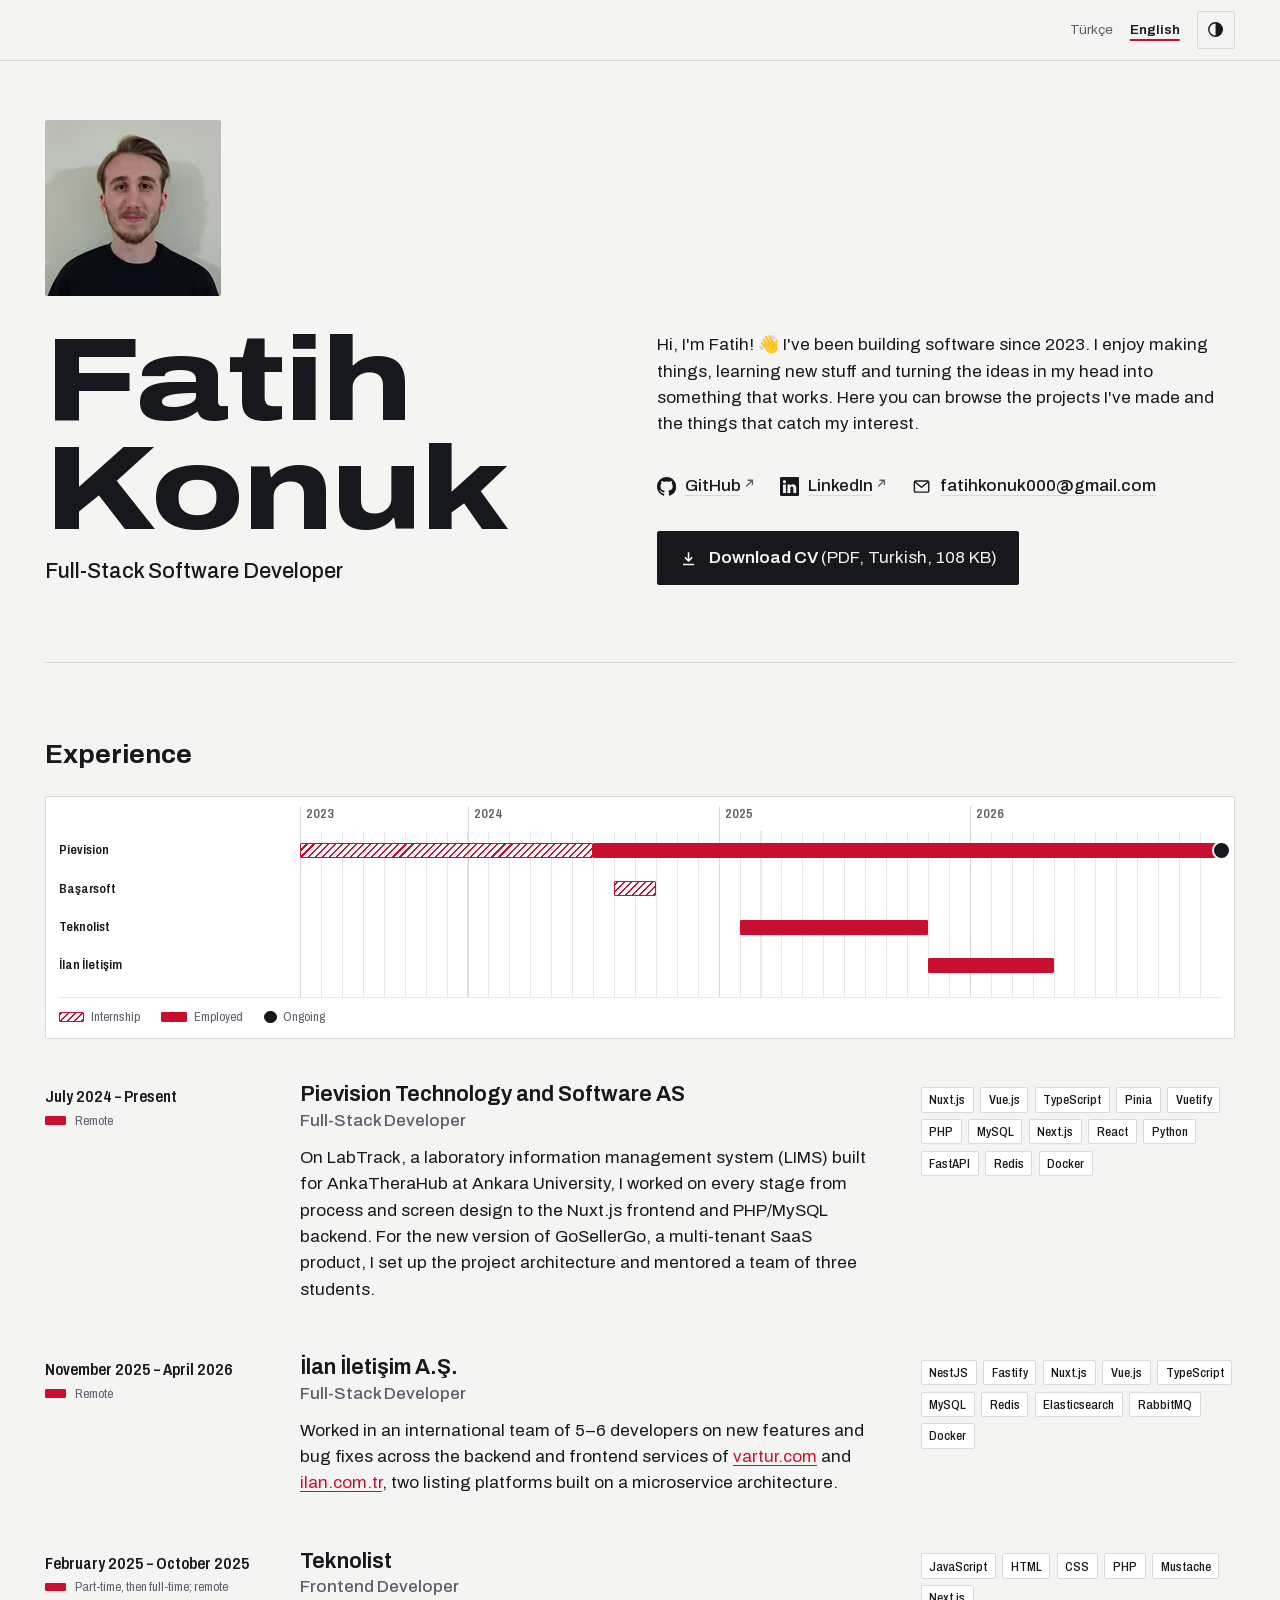
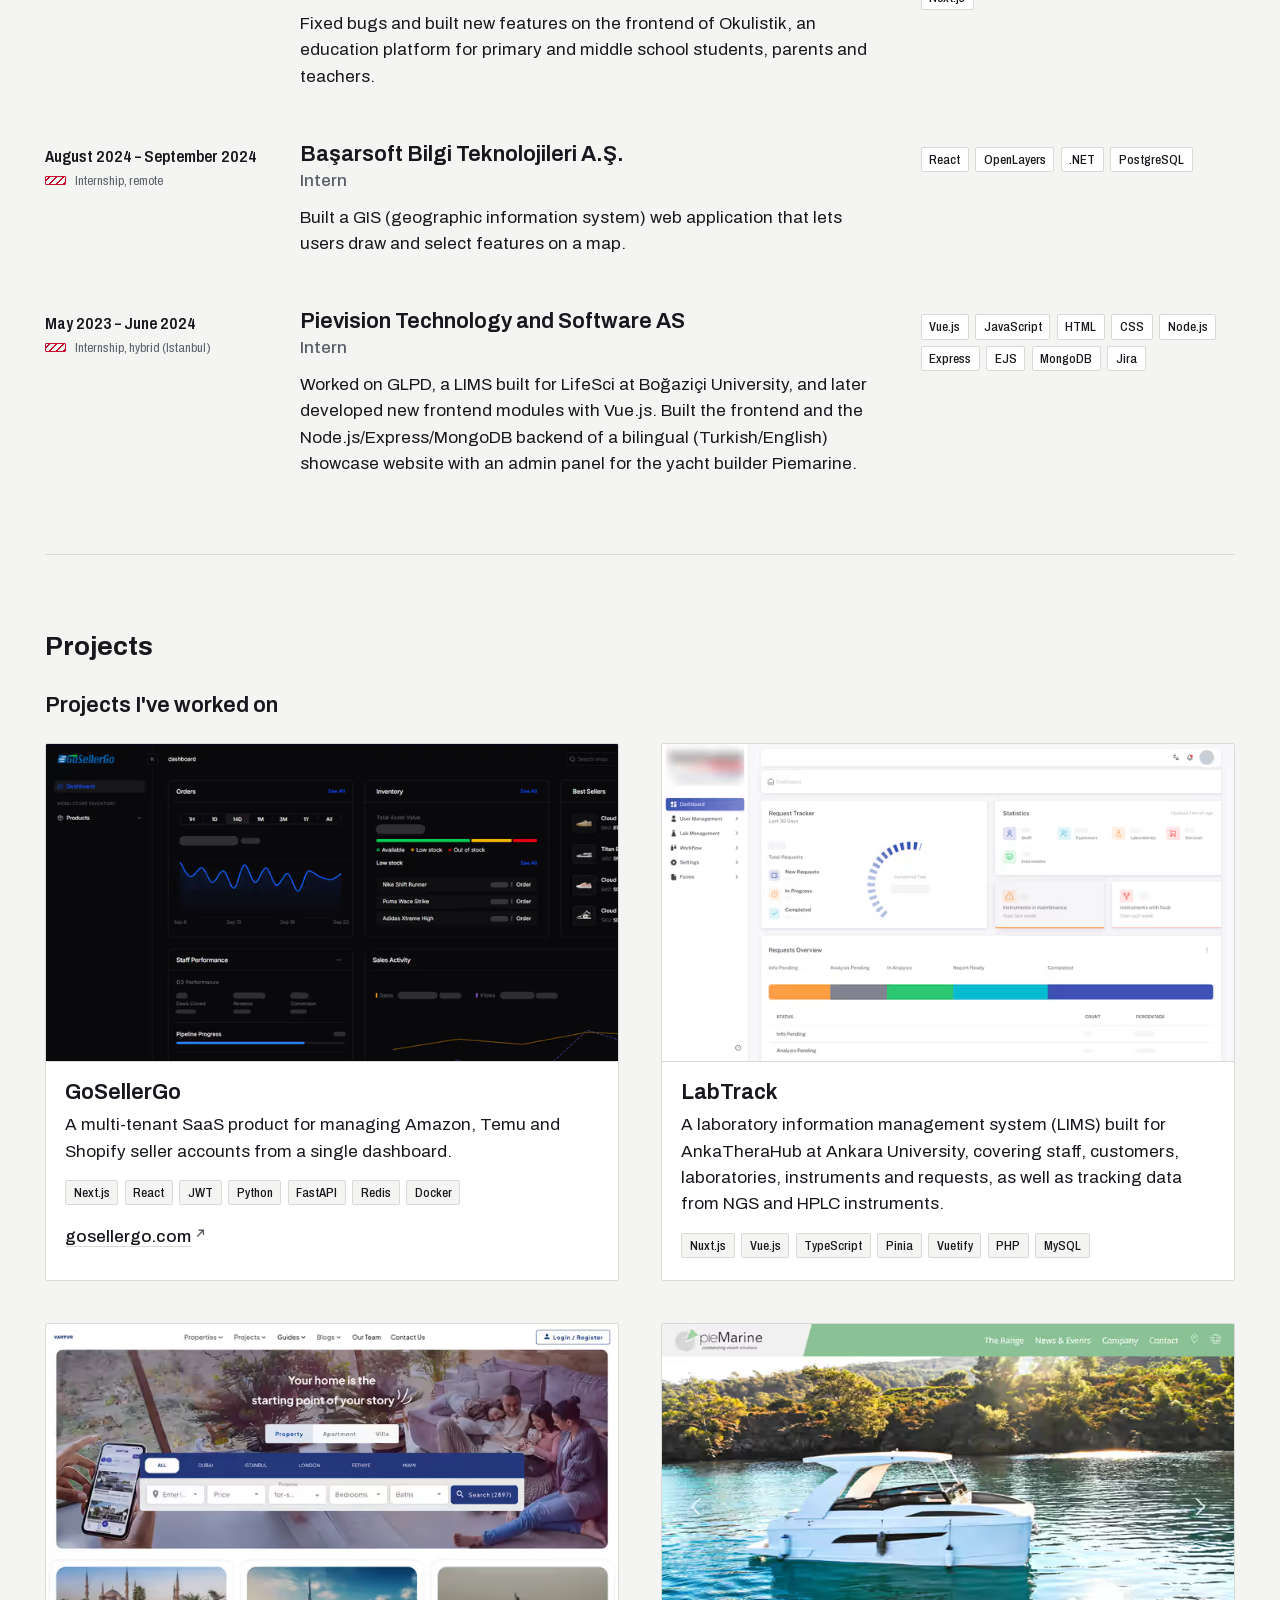
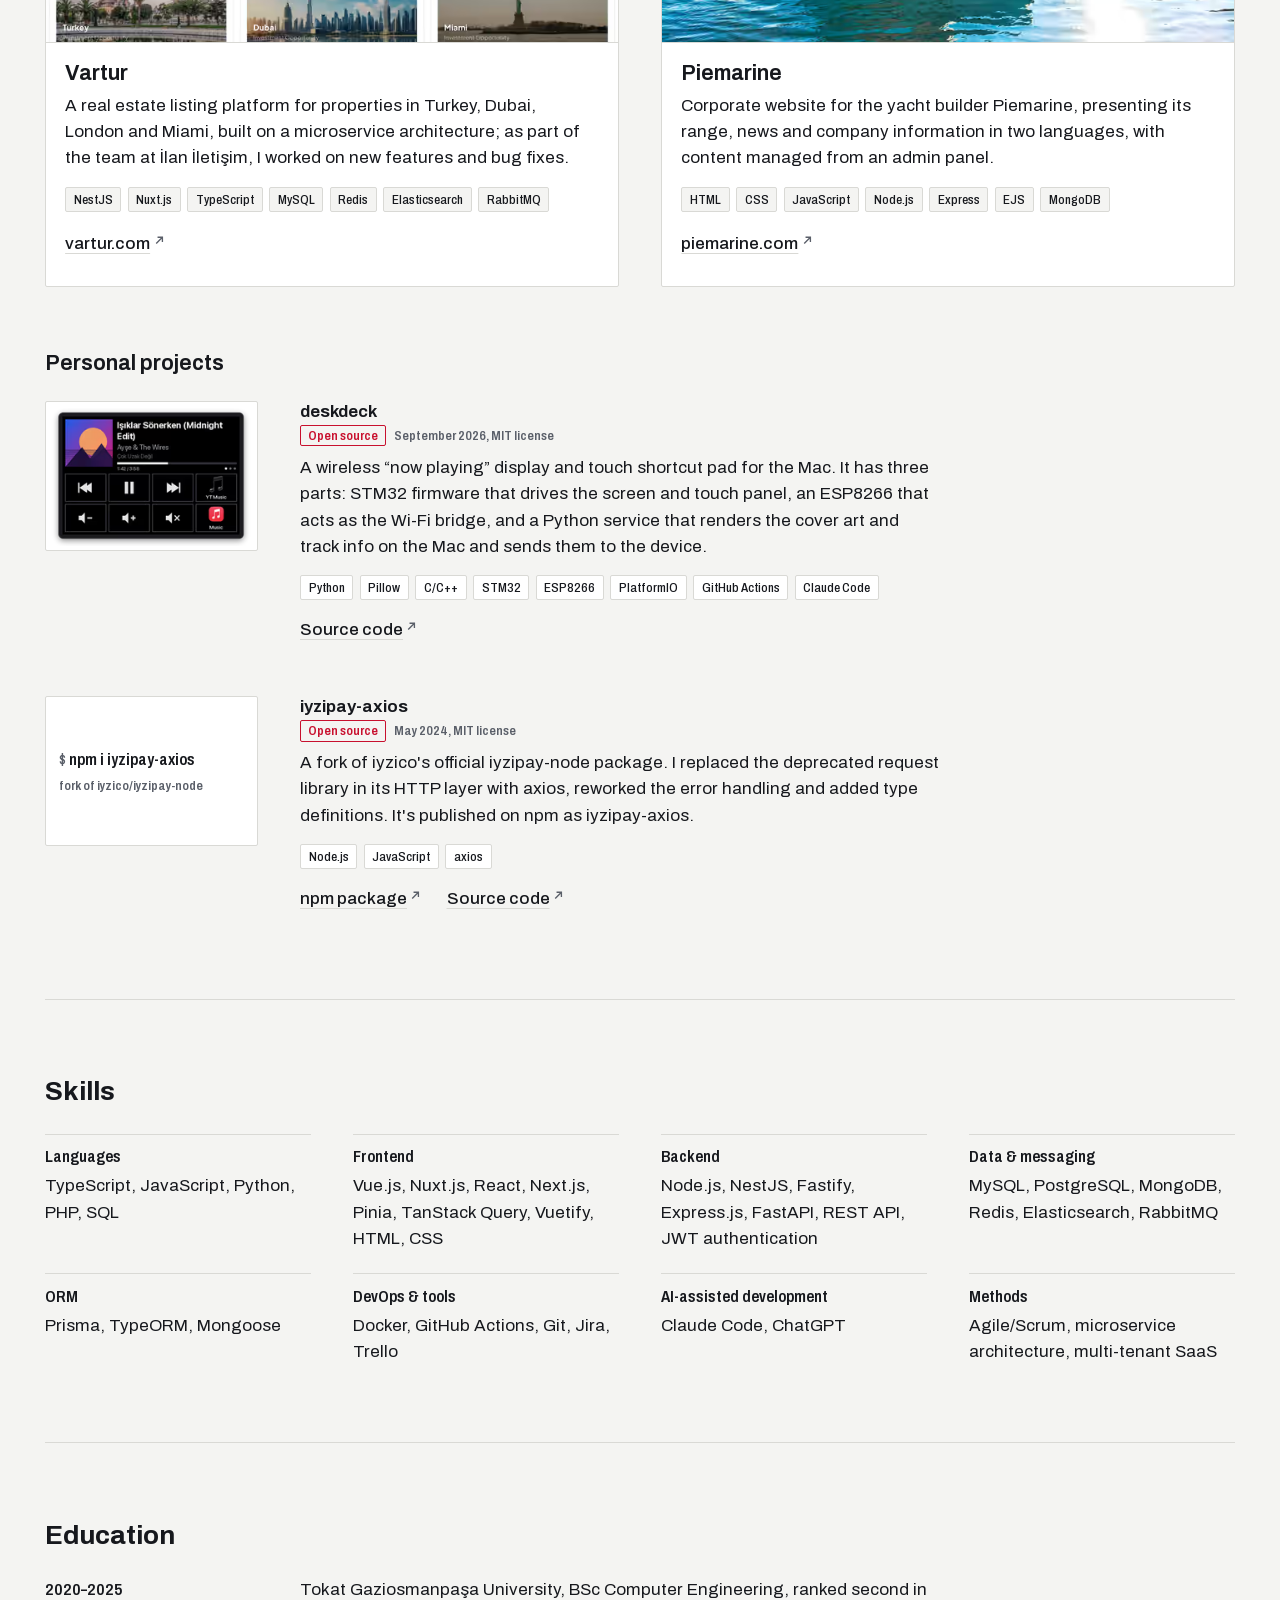
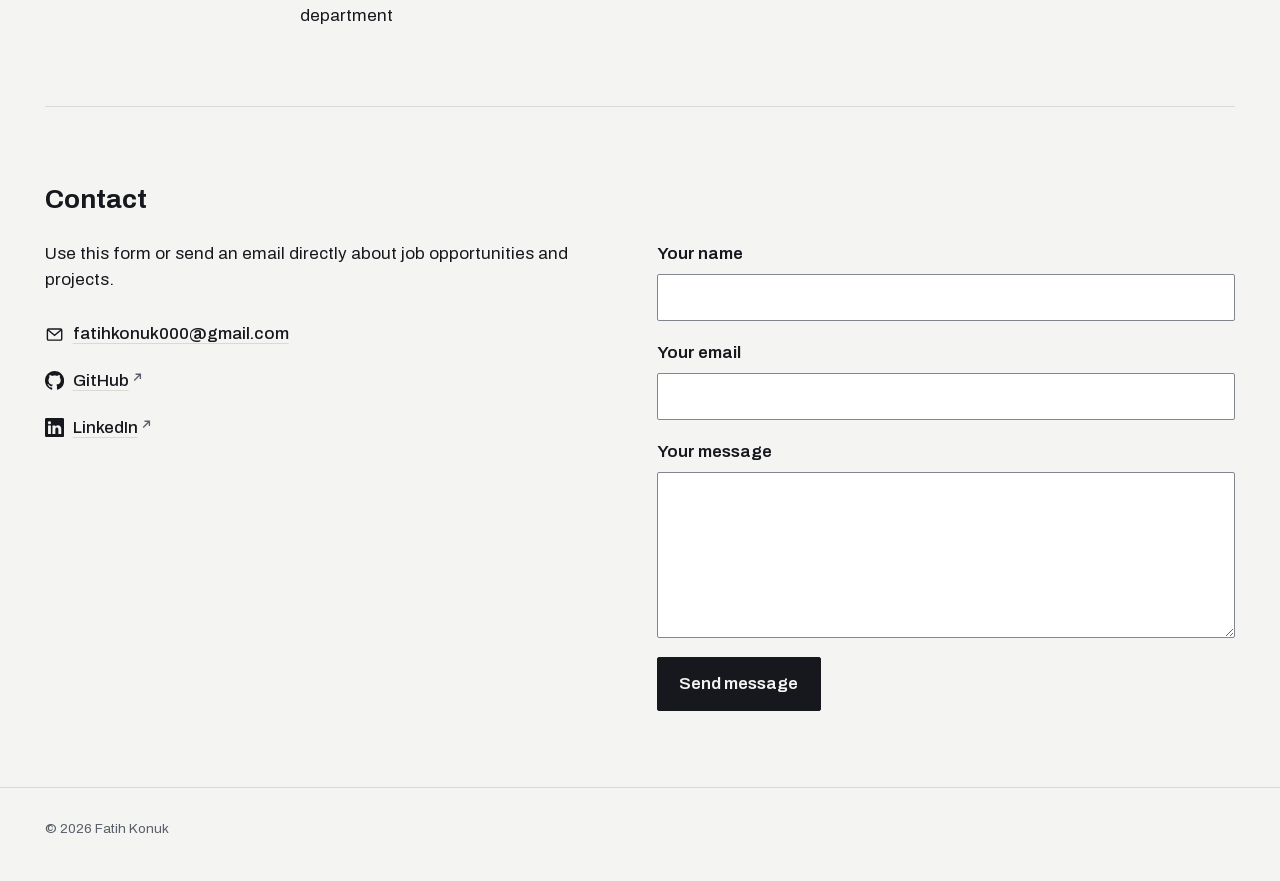
==== en/index.html @ b0b3c80d "Projeler bölümü, yeni renk paleti ve favicon/OG yenilemesi - Projeler: çalıştığım projeler (GoSeller" ====
<!doctype html>
<html lang="en">
<head>
<meta charset="utf-8">
<meta name="viewport" content="width=device-width, initial-scale=1">
<script>(function(d){d.className+=" js";window.__rvT=setTimeout(function(){d.className+=" rv-off"},3000);try{var m=/[?&]theme=(light|dark)/.exec(location.search),t=m?m[1]:localStorage.getItem("theme");if(t==="light"||t==="dark")d.setAttribute("data-theme",t)}catch(e){}})(document.documentElement)</script>
<title>Fatih Konuk | Full-Stack Software Developer</title>
<meta name="description" content="Fatih Konuk is a full-stack developer building enterprise web applications with Vue.js/Nuxt.js, React/Next.js, Node.js/NestJS and PHP. Experience, skills and CV.">
<link rel="canonical" href="https://fatihkonuk.github.io/en/">
<link rel="alternate" hreflang="tr" href="https://fatihkonuk.github.io/">
<link rel="alternate" hreflang="en" href="https://fatihkonuk.github.io/en/">
<link rel="alternate" hreflang="x-default" href="https://fatihkonuk.github.io/">
<meta name="color-scheme" content="light dark">
<meta name="theme-color" content="#F4F4F2" media="(prefers-color-scheme: light)">
<meta name="theme-color" content="#121316" media="(prefers-color-scheme: dark)">
<meta property="og:type" content="profile">
<meta property="og:site_name" content="Fatih Konuk">
<meta property="og:title" content="Fatih Konuk | Full-Stack Software Developer">
<meta property="og:description" content="Full-stack developer building enterprise web applications with Vue.js/Nuxt.js, React/Next.js, Node.js/NestJS and PHP. Experience, skills and CV.">
<meta property="og:url" content="https://fatihkonuk.github.io/en/">
<meta property="og:locale" content="en_US">
<meta property="og:locale:alternate" content="tr_TR">
<meta property="og:image" content="https://fatihkonuk.github.io/assets/img/og-en.jpg">
<meta property="og:image:width" content="1200">
<meta property="og:image:height" content="630">
<meta property="og:image:alt" content="Fatih Konuk, Full-Stack Software Developer">
<meta property="profile:first_name" content="Fatih">
<meta property="profile:last_name" content="Konuk">
<meta name="twitter:card" content="summary_large_image">
<link rel="icon" href="/favicon.ico" sizes="32x32">
<link rel="icon" href="/favicon.svg" type="image/svg+xml">
<link rel="apple-touch-icon" href="/apple-touch-icon.png">
<link rel="preload" href="/assets/fonts/archivo.woff2" as="font" type="font/woff2" crossorigin>
<link rel="stylesheet" href="/assets/css/site.css">
<script src="/assets/js/site.js" defer></script>
<script type="application/ld+json">
{
  "@context": "https://schema.org",
  "@type": "Person",
  "name": "Fatih Konuk",
  "jobTitle": "Full-Stack Software Developer",
  "url": "https://fatihkonuk.github.io/en/",
  "image": "https://fatihkonuk.github.io/assets/img/profil-352.jpg",
  "email": "mailto:fatihkonuk000@gmail.com",
  "sameAs": [
    "https://github.com/fatihkonuk",
    "https://www.linkedin.com/in/fatihkonuk/"
  ],
  "worksFor": {
    "@type": "Organization",
    "name": "Pievision Technology and Software AS"
  },
  "alumniOf": {
    "@type": "CollegeOrUniversity",
    "name": "Tokat Gaziosmanpaşa University"
  },
  "knowsAbout": ["Vue.js", "Nuxt.js", "React", "Next.js", "TypeScript", "JavaScript", "Node.js", "NestJS", "PHP", "Python", "FastAPI", "MySQL", "PostgreSQL", "Redis", "Docker"]
}
</script>
</head>
<body>
<a class="skip" href="#main">Skip to content</a>

<header class="topbar">
  <div class="wrap">
    <nav class="lang" aria-label="Language">
      <a href="/" hreflang="tr" lang="tr">Türkçe</a>
      <a href="/en/" aria-current="page">English</a>
    </nav>
    <button class="theme-toggle" type="button" aria-pressed="false" title="Toggle theme">
      <svg viewBox="0 0 24 24" aria-hidden="true" focusable="false"><circle cx="12" cy="12" r="8.5" fill="none" stroke="currentColor" stroke-width="1.75"/><path d="M12 3.5a8.5 8.5 0 0 1 0 17z" fill="currentColor"/></svg>
      <span class="vh">Dark theme</span>
    </button>
  </div>
</header>

<main id="main" class="wrap">

  <section id="about" class="hero row" aria-labelledby="name">
    <div class="photo">
      <picture>
        <source type="image/avif" srcset="/assets/img/profil-176.avif 176w, /assets/img/profil-352.avif 352w" sizes="(min-width: 60em) 176px, 96px">
        <source type="image/webp" srcset="/assets/img/profil-176.webp 176w, /assets/img/profil-352.webp 352w" sizes="(min-width: 60em) 176px, 96px">
        <img src="/assets/img/profil-352.jpg" width="176" height="176" alt="Fatih Konuk" fetchpriority="high">
      </picture>
    </div>
    <div class="ident">
      <h1 id="name"><span>Fatih Konuk</span></h1>
      <p class="title">Full-Stack Software Developer</p>
    </div>
    <div class="pitch">
      <p class="about">Hi, I'm Fatih! 👋 I've been building software since 2023. I enjoy making things, learning new stuff and turning the ideas in my head into something that works. Here you can browse the projects I've made and the things that catch my interest.</p>
      <ul class="contact">
        <li><a href="https://github.com/fatihkonuk" target="_blank" rel="noopener noreferrer"><svg viewBox="0 0 16 16" aria-hidden="true" focusable="false"><path fill="currentColor" d="M8 0C3.58 0 0 3.58 0 8c0 3.54 2.29 6.53 5.47 7.59.4.07.55-.17.55-.38 0-.19-.01-.82-.01-1.49-2.01.37-2.53-.49-2.69-.94-.09-.23-.48-.94-.82-1.13-.28-.15-.68-.52-.01-.53.63-.01 1.08.58 1.23.82.72 1.21 1.87.87 2.33.66.07-.52.28-.87.51-1.07-1.78-.2-3.64-.89-3.64-3.95 0-.87.31-1.59.82-2.15-.08-.2-.36-1.02.08-2.12 0 0 .67-.21 2.2.82.64-.18 1.32-.27 2-.27.68 0 1.36.09 2 .27 1.53-1.04 2.2-.82 2.2-.82.44 1.1.16 1.92.08 2.12.51.56.82 1.27.82 2.15 0 3.07-1.87 3.75-3.65 3.95.29.25.54.73.54 1.48 0 1.07-.01 1.93-.01 2.2 0 .21.15.46.55.38A8.01 8.01 0 0 0 16 8c0-4.42-3.58-8-8-8z"/></svg><span>GitHub</span><svg class="ext" viewBox="0 0 12 12" aria-hidden="true" focusable="false"><path d="M4 2.5h5.5V8M9.5 2.5 2.5 9.5" fill="none" stroke="currentColor" stroke-width="1.5"/></svg><span class="vh"> (opens in a new tab)</span></a></li>
        <li><a href="https://www.linkedin.com/in/fatihkonuk/" target="_blank" rel="noopener noreferrer"><svg viewBox="0 0 16 16" aria-hidden="true" focusable="false"><path fill="currentColor" d="M0 1.15C0 .51.53 0 1.18 0h13.64C15.47 0 16 .51 16 1.15v13.7c0 .64-.53 1.15-1.18 1.15H1.18C.53 16 0 15.49 0 14.85V1.15zm4.94 12.25V6.17h-2.4v7.23h2.4zm-1.2-8.21c.84 0 1.36-.56 1.36-1.25-.02-.71-.52-1.25-1.34-1.25-.82 0-1.36.54-1.36 1.25 0 .69.52 1.25 1.33 1.25h.01zm4.91 8.21V9.36c0-.22.02-.43.08-.59.17-.43.57-.88 1.23-.88.87 0 1.22.66 1.22 1.63v3.87h2.4V9.25c0-2.22-1.18-3.25-2.76-3.25-1.27 0-1.85.7-2.17 1.19V6.17h-2.4c.03.68 0 7.23 0 7.23h2.4z"/></svg><span>LinkedIn</span><svg class="ext" viewBox="0 0 12 12" aria-hidden="true" focusable="false"><path d="M4 2.5h5.5V8M9.5 2.5 2.5 9.5" fill="none" stroke="currentColor" stroke-width="1.5"/></svg><span class="vh"> (opens in a new tab)</span></a></li>
        <li><a href="mailto:fatihkonuk000@gmail.com" rel="noopener noreferrer"><svg viewBox="0 0 24 24" aria-hidden="true" focusable="false"><rect x="3" y="5" width="18" height="14" rx="1.5" fill="none" stroke="currentColor" stroke-width="1.75"/><path d="m3.5 6 8.5 7 8.5-7" fill="none" stroke="currentColor" stroke-width="1.75"/></svg><span>fatihkonuk000@gmail.com</span></a></li>
      </ul>
      <a class="cv btn" href="/cv/fatih-konuk-cv.pdf" hreflang="tr" download="Fatih-Konuk-CV.pdf" type="application/pdf"><svg viewBox="0 0 24 24" aria-hidden="true" focusable="false"><path d="M12 4v11m-4.5-4.5L12 15l4.5-4.5M5 19.5h14" fill="none" stroke="currentColor" stroke-width="2"/></svg><span>Download CV <span class="meta">(PDF, Turkish, 108 KB)</span></span></a>
    </div>
  </section>

  <section id="experience" aria-labelledby="experience-h">
    <h2 id="experience-h">Experience</h2>

    <figure class="lanes" aria-hidden="true">
      <div class="scale">
        <span class="yr" style="--m:0" data-y="2023" data-ys="’23"></span>
        <span class="yr" style="--m:8" data-y="2024" data-ys="’24"></span>
        <span class="yr" style="--m:20" data-y="2025" data-ys="’25"></span>
        <span class="yr" style="--m:32" data-y="2026" data-ys="’26"></span>
      </div>
      <div class="lane">
        <span class="lane-name">Pievision</span>
        <span class="track"><span class="bar intern" style="--s:0;--e:14;--i:0"></span><span class="bar" style="--s:14;--i:1"></span><span class="now"></span></span>
      </div>
      <div class="lane">
        <span class="lane-name">Başarsoft</span>
        <span class="track"><span class="bar intern" style="--s:15;--e:17;--i:2"></span></span>
      </div>
      <div class="lane">
        <span class="lane-name">Teknolist</span>
        <span class="track"><span class="bar" style="--s:21;--e:30;--i:3"></span></span>
      </div>
      <div class="lane">
        <span class="lane-name">İlan İletişim</span>
        <span class="track"><span class="bar" style="--s:30;--e:36;--i:4"></span></span>
      </div>
      <figcaption class="legend"><span><i class="intern"></i>Internship</span><span><i></i>Employed</span><span><i class="dot"></i>Ongoing</span></figcaption>
    </figure>

    <ol class="jobs">
      <li class="job row" id="exp-pievision">
        <div class="when">
          <p class="dates"><time datetime="2024-07">July 2024</time> – Present</p>
          <p class="kind">Remote</p>
        </div>
        <div class="body">
          <h3>Pievision Technology and Software AS</h3>
          <p class="role">Full-Stack Developer</p>
          <p class="desc">On LabTrack, a laboratory information management system (LIMS) built for AnkaTheraHub at Ankara University, I worked on every stage from process and screen design to the Nuxt.js frontend and PHP/MySQL backend. For the new version of GoSellerGo, a multi-tenant SaaS product, I set up the project architecture and mentored a team of three students.</p>
        </div>
        <ul class="tags" aria-label="Technologies">
          <li>Nuxt.js</li><li>Vue.js</li><li>TypeScript</li><li>Pinia</li><li>Vuetify</li><li>PHP</li><li>MySQL</li><li>Next.js</li><li>React</li><li>Python</li><li>FastAPI</li><li>Redis</li><li>Docker</li>
        </ul>
      </li>
      <li class="job row">
        <div class="when">
          <p class="dates"><time datetime="2025-11">November 2025</time> – <time datetime="2026-04">April 2026</time></p>
          <p class="kind">Remote</p>
        </div>
        <div class="body">
          <h3>İlan İletişim A.Ş.</h3>
          <p class="role">Full-Stack Developer</p>
          <p class="desc">Worked in an international team of 5–6 developers on new features and bug fixes across the backend and frontend services of <a href="https://vartur.com" rel="noopener noreferrer">vartur.com</a> and <a href="https://ilan.com.tr" rel="noopener noreferrer">ilan.com.tr</a>, two listing platforms built on a microservice architecture.</p>
        </div>
        <ul class="tags" aria-label="Technologies">
          <li>NestJS</li><li>Fastify</li><li>Nuxt.js</li><li>Vue.js</li><li>TypeScript</li><li>MySQL</li><li>Redis</li><li>Elasticsearch</li><li>RabbitMQ</li><li>Docker</li>
        </ul>
      </li>
      <li class="job row">
        <div class="when">
          <p class="dates"><time datetime="2025-02">February 2025</time> – <time datetime="2025-10">October 2025</time></p>
          <p class="kind">Part-time, then full-time; remote</p>
        </div>
        <div class="body">
          <h3>Teknolist</h3>
          <p class="role">Frontend Developer</p>
          <p class="desc">Fixed bugs and built new features on the frontend of Okulistik, an education platform for primary and middle school students, parents and teachers.</p>
        </div>
        <ul class="tags" aria-label="Technologies">
          <li>JavaScript</li><li>HTML</li><li>CSS</li><li>PHP</li><li>Mustache</li><li>Next.js</li>
        </ul>
      </li>
      <li class="job row">
        <div class="when">
          <p class="dates"><time datetime="2024-08">August 2024</time> – <time datetime="2024-09">September 2024</time></p>
          <p class="kind intern">Internship, remote</p>
        </div>
        <div class="body">
          <h3>Başarsoft Bilgi Teknolojileri A.Ş.</h3>
          <p class="role">Intern</p>
          <p class="desc">Built a GIS (geographic information system) web application that lets users draw and select features on a map.</p>
        </div>
        <ul class="tags" aria-label="Technologies">
          <li>React</li><li>OpenLayers</li><li>.NET</li><li>PostgreSQL</li>
        </ul>
      </li>
      <li class="job row" id="exp-pievision-intern">
        <div class="when">
          <p class="dates"><time datetime="2023-05">May 2023</time> – <time datetime="2024-06">June 2024</time></p>
          <p class="kind intern">Internship, hybrid (Istanbul)</p>
        </div>
        <div class="body">
          <h3>Pievision Technology and Software AS</h3>
          <p class="role">Intern</p>
          <p class="desc">Worked on GLPD, a LIMS built for LifeSci at Boğaziçi University, and later developed new frontend modules with Vue.js. Built the frontend and the Node.js/Express/MongoDB backend of a bilingual (Turkish/English) showcase website with an admin panel for the yacht builder Piemarine.</p>
        </div>
        <ul class="tags" aria-label="Technologies">
          <li>Vue.js</li><li>JavaScript</li><li>HTML</li><li>CSS</li><li>Node.js</li><li>Express</li><li>EJS</li><li>MongoDB</li><li>Jira</li>
        </ul>
      </li>
    </ol>
  </section>

  <section id="projects" aria-labelledby="projects-h">
    <h2 id="projects-h">Projects</h2>

    <h3 class="sub">Projects I've worked on</h3>
    <ul class="client">
      <li class="cp">
        <div class="cp-thumb">
          <picture>
            <source type="image/avif" srcset="/assets/img/projects/gosellergo-360.avif 360w, /assets/img/projects/gosellergo-720.avif 720w" sizes="(min-width: 75em) 36rem, (min-width: 40em) 45vw, 100vw">
            <source type="image/webp" srcset="/assets/img/projects/gosellergo-360.webp 360w, /assets/img/projects/gosellergo-720.webp 720w" sizes="(min-width: 75em) 36rem, (min-width: 40em) 45vw, 100vw">
            <img src="/assets/img/projects/gosellergo-720.jpg" width="720" height="400" alt="GoSellerGo dashboard, with the profile photo and store figures hidden" loading="lazy" decoding="async">
          </picture>
        </div>
        <div class="body">
          <h4>GoSellerGo</h4>
          <p class="desc">A multi-tenant SaaS product for managing Amazon, Temu and Shopify seller accounts from a single dashboard.</p>
          <ul class="tags" aria-label="Technologies"><li>Next.js</li><li>React</li><li>JWT</li><li>Python</li><li>FastAPI</li><li>Redis</li><li>Docker</li></ul>
          <ul class="contact ext-links" aria-label="Links">
            <li><a href="https://gosellergo.com" target="_blank" rel="noopener noreferrer"><span>gosellergo.com</span><svg class="ext" viewBox="0 0 12 12" aria-hidden="true" focusable="false"><path d="M4 2.5h5.5V8M9.5 2.5 2.5 9.5" fill="none" stroke="currentColor" stroke-width="1.5"/></svg><span class="vh"> (opens in a new tab)</span></a></li>
          </ul>
        </div>
      </li>
      <li class="cp">
        <div class="cp-thumb">
          <picture>
            <source type="image/avif" srcset="/assets/img/projects/labtrack-360.avif 360w, /assets/img/projects/labtrack-720.avif 720w" sizes="(min-width: 75em) 36rem, (min-width: 40em) 45vw, 100vw">
            <source type="image/webp" srcset="/assets/img/projects/labtrack-360.webp 360w, /assets/img/projects/labtrack-720.webp 720w" sizes="(min-width: 75em) 36rem, (min-width: 40em) 45vw, 100vw">
            <img src="/assets/img/projects/labtrack-720.jpg" width="720" height="400" alt="LabTrack dashboard, with personal data and figures hidden" loading="lazy" decoding="async">
          </picture>
        </div>
        <div class="body">
          <h4>LabTrack</h4>
          <p class="desc">A laboratory information management system (LIMS) built for AnkaTheraHub at Ankara University, covering staff, customers, laboratories, instruments and requests, as well as tracking data from NGS and HPLC instruments.</p>
          <ul class="tags" aria-label="Technologies"><li>Nuxt.js</li><li>Vue.js</li><li>TypeScript</li><li>Pinia</li><li>Vuetify</li><li>PHP</li><li>MySQL</li></ul>
        </div>
      </li>
      <li class="cp">
        <div class="cp-thumb">
          <picture>
            <source type="image/avif" srcset="/assets/img/projects/vartur-360.avif 360w, /assets/img/projects/vartur-720.avif 720w" sizes="(min-width: 75em) 36rem, (min-width: 40em) 45vw, 100vw">
            <source type="image/webp" srcset="/assets/img/projects/vartur-360.webp 360w, /assets/img/projects/vartur-720.webp 720w" sizes="(min-width: 75em) 36rem, (min-width: 40em) 45vw, 100vw">
            <img src="/assets/img/projects/vartur-720.jpg" width="720" height="400" alt="Top of the vartur.com home page: a property search form over a photo of a family in a living room" loading="lazy" decoding="async">
          </picture>
        </div>
        <div class="body">
          <h4>Vartur</h4>
          <p class="desc">A real estate listing platform for properties in Turkey, Dubai, London and Miami, built on a microservice architecture; as part of the team at İlan İletişim, I worked on new features and bug fixes.</p>
          <ul class="tags" aria-label="Technologies"><li>NestJS</li><li>Nuxt.js</li><li>TypeScript</li><li>MySQL</li><li>Redis</li><li>Elasticsearch</li><li>RabbitMQ</li></ul>
          <ul class="contact ext-links" aria-label="Links">
            <li><a href="https://www.vartur.com" target="_blank" rel="noopener noreferrer"><span>vartur.com</span><svg class="ext" viewBox="0 0 12 12" aria-hidden="true" focusable="false"><path d="M4 2.5h5.5V8M9.5 2.5 2.5 9.5" fill="none" stroke="currentColor" stroke-width="1.5"/></svg><span class="vh"> (opens in a new tab)</span></a></li>
          </ul>
        </div>
      </li>
      <li class="cp">
        <div class="cp-thumb">
          <picture>
            <source type="image/avif" srcset="/assets/img/projects/piemarine-360.avif 360w, /assets/img/projects/piemarine-720.avif 720w" sizes="(min-width: 75em) 36rem, (min-width: 40em) 45vw, 100vw">
            <source type="image/webp" srcset="/assets/img/projects/piemarine-360.webp 360w, /assets/img/projects/piemarine-720.webp 720w" sizes="(min-width: 75em) 36rem, (min-width: 40em) 45vw, 100vw">
            <img src="/assets/img/projects/piemarine-720.jpg" width="720" height="400" alt="Top of the piemarine.com home page: a white motor yacht anchored in a cove" loading="lazy" decoding="async">
          </picture>
        </div>
        <div class="body">
          <h4>Piemarine</h4>
          <p class="desc">Corporate website for the yacht builder Piemarine, presenting its range, news and company information in two languages, with content managed from an admin panel.</p>
          <ul class="tags" aria-label="Technologies"><li>HTML</li><li>CSS</li><li>JavaScript</li><li>Node.js</li><li>Express</li><li>EJS</li><li>MongoDB</li></ul>
          <ul class="contact ext-links" aria-label="Links">
            <li><a href="https://piemarine.com" target="_blank" rel="noopener noreferrer"><span>piemarine.com</span><svg class="ext" viewBox="0 0 12 12" aria-hidden="true" focusable="false"><path d="M4 2.5h5.5V8M9.5 2.5 2.5 9.5" fill="none" stroke="currentColor" stroke-width="1.5"/></svg><span class="vh"> (opens in a new tab)</span></a></li>
          </ul>
        </div>
      </li>
    </ul>

    <h3 class="sub">Personal projects</h3>
    <ul class="featured">
      <li class="feat row">
        <div class="feat-visual">
          <div class="feat-media">
          <picture>
            <source type="image/avif" srcset="/assets/img/projects/deskdeck-240.avif 240w, /assets/img/projects/deskdeck-480.avif 480w" sizes="12.5rem">
            <source type="image/webp" srcset="/assets/img/projects/deskdeck-240.webp 240w, /assets/img/projects/deskdeck-480.webp 480w" sizes="12.5rem">
            <img src="/assets/img/projects/deskdeck-480.jpg" width="480" height="338" alt="Render of the deskdeck screen (not a photo): cover art, title and progress bar of the track playing, with media buttons below" loading="lazy" decoding="async">
          </picture>
          </div>
        </div>
        <div class="feat-body">
          <h4>deskdeck</h4>
          <p class="proj-meta"><span class="badge">Open source</span> <time datetime="2026-09">September 2026</time>, MIT license</p>
          <p class="desc">A wireless “now playing” display and touch shortcut pad for the Mac. It has three parts: STM32 firmware that drives the screen and touch panel, an ESP8266 that acts as the Wi‑Fi bridge, and a Python service that renders the cover art and track info on the Mac and sends them to the device.</p>
          <ul class="tags" aria-label="Technologies">
            <li>Python</li><li>Pillow</li><li>C/C++</li><li>STM32</li><li>ESP8266</li><li>PlatformIO</li><li>GitHub Actions</li><li>Claude Code</li>
          </ul>
          <ul class="contact ext-links" aria-label="Links">
            <li><a href="https://github.com/fatihkonuk/deskdeck" target="_blank" rel="noopener noreferrer"><span>Source code</span><svg class="ext" viewBox="0 0 12 12" aria-hidden="true" focusable="false"><path d="M4 2.5h5.5V8M9.5 2.5 2.5 9.5" fill="none" stroke="currentColor" stroke-width="1.5"/></svg><span class="vh"> (opens in a new tab)</span></a></li>
          </ul>
        </div>
      </li>
      <li class="feat row">
        <div class="feat-visual is-cmd">
          <div class="feat-media cmd">
            <p class="cmd-line"><code>npm i iyzipay-axios</code></p>
            <p class="cmd-note">fork of iyzico/iyzipay-node</p>
          </div>
        </div>
        <div class="feat-body">
          <h4>iyzipay-axios</h4>
          <p class="proj-meta"><span class="badge">Open source</span> <time datetime="2024-05">May 2024</time>, MIT license</p>
          <p class="desc">A fork of iyzico's official iyzipay-node package. I replaced the deprecated request library in its HTTP layer with axios, reworked the error handling and added type definitions. It's published on npm as iyzipay-axios.</p>
          <ul class="tags" aria-label="Technologies">
            <li>Node.js</li><li>JavaScript</li><li>axios</li>
          </ul>
          <ul class="contact ext-links" aria-label="Links">
            <li><a href="https://www.npmjs.com/package/iyzipay-axios" target="_blank" rel="noopener noreferrer"><span>npm package</span><svg class="ext" viewBox="0 0 12 12" aria-hidden="true" focusable="false"><path d="M4 2.5h5.5V8M9.5 2.5 2.5 9.5" fill="none" stroke="currentColor" stroke-width="1.5"/></svg><span class="vh"> (opens in a new tab)</span></a></li>
            <li><a href="https://github.com/fatihkonuk/iyzipay-node-axios" target="_blank" rel="noopener noreferrer"><span>Source code</span><svg class="ext" viewBox="0 0 12 12" aria-hidden="true" focusable="false"><path d="M4 2.5h5.5V8M9.5 2.5 2.5 9.5" fill="none" stroke="currentColor" stroke-width="1.5"/></svg><span class="vh"> (opens in a new tab)</span></a></li>
          </ul>
        </div>
      </li>
    </ul>
  </section>

  <section id="skills" aria-labelledby="skills-h">
    <h2 id="skills-h">Skills</h2>
    <dl class="skills">
      <div><dt>Languages</dt><dd>TypeScript, JavaScript, Python, PHP, SQL</dd></div>
      <div><dt>Frontend</dt><dd>Vue.js, Nuxt.js, React, Next.js, Pinia, TanStack Query, Vuetify, HTML, CSS</dd></div>
      <div><dt>Backend</dt><dd>Node.js, NestJS, Fastify, Express.js, FastAPI, REST API, JWT authentication</dd></div>
      <div><dt>Data &amp; messaging</dt><dd>MySQL, PostgreSQL, MongoDB, Redis, Elasticsearch, RabbitMQ</dd></div>
      <div><dt>ORM</dt><dd>Prisma, TypeORM, Mongoose</dd></div>
      <div><dt>DevOps &amp; tools</dt><dd>Docker, GitHub Actions, Git, Jira, Trello</dd></div>
      <div><dt>AI-assisted development</dt><dd>Claude Code, ChatGPT</dd></div>
      <div><dt>Methods</dt><dd>Agile/Scrum, microservice architecture, multi-tenant SaaS</dd></div>
    </dl>
  </section>

  <section id="education" aria-labelledby="education-h">
    <h2 id="education-h">Education</h2>
    <div class="edu row">
      <p class="years"><time datetime="2020-09">2020</time>–<time datetime="2025-06">2025</time></p>
      <p>Tokat Gaziosmanpaşa University, BSc Computer Engineering, ranked second in department</p>
    </div>
  </section>

  <section id="contact" aria-labelledby="contact-h">
    <h2 id="contact-h">Contact</h2>
    <div class="contact-grid">
      <div class="contact-text">
        <p>Use this form or send an email directly about job opportunities and projects.</p>
        <ul class="contact contact-stack" aria-label="Direct contact">
          <li><a href="mailto:fatihkonuk000@gmail.com" rel="noopener noreferrer"><svg viewBox="0 0 24 24" aria-hidden="true" focusable="false"><rect x="3" y="5" width="18" height="14" rx="1.5" fill="none" stroke="currentColor" stroke-width="1.75"/><path d="m3.5 6 8.5 7 8.5-7" fill="none" stroke="currentColor" stroke-width="1.75"/></svg><span>fatihkonuk000@gmail.com</span></a></li>
          <li><a href="https://github.com/fatihkonuk" target="_blank" rel="noopener noreferrer"><svg viewBox="0 0 16 16" aria-hidden="true" focusable="false"><path fill="currentColor" d="M8 0C3.58 0 0 3.58 0 8c0 3.54 2.29 6.53 5.47 7.59.4.07.55-.17.55-.38 0-.19-.01-.82-.01-1.49-2.01.37-2.53-.49-2.69-.94-.09-.23-.48-.94-.82-1.13-.28-.15-.68-.52-.01-.53.63-.01 1.08.58 1.23.82.72 1.21 1.87.87 2.33.66.07-.52.28-.87.51-1.07-1.78-.2-3.64-.89-3.64-3.95 0-.87.31-1.59.82-2.15-.08-.2-.36-1.02.08-2.12 0 0 .67-.21 2.2.82.64-.18 1.32-.27 2-.27.68 0 1.36.09 2 .27 1.53-1.04 2.2-.82 2.2-.82.44 1.1.16 1.92.08 2.12.51.56.82 1.27.82 2.15 0 3.07-1.87 3.75-3.65 3.95.29.25.54.73.54 1.48 0 1.07-.01 1.93-.01 2.2 0 .21.15.46.55.38A8.01 8.01 0 0 0 16 8c0-4.42-3.58-8-8-8z"/></svg><span>GitHub</span><svg class="ext" viewBox="0 0 12 12" aria-hidden="true" focusable="false"><path d="M4 2.5h5.5V8M9.5 2.5 2.5 9.5" fill="none" stroke="currentColor" stroke-width="1.5"/></svg><span class="vh"> (opens in a new tab)</span></a></li>
          <li><a href="https://www.linkedin.com/in/fatihkonuk/" target="_blank" rel="noopener noreferrer"><svg viewBox="0 0 16 16" aria-hidden="true" focusable="false"><path fill="currentColor" d="M0 1.15C0 .51.53 0 1.18 0h13.64C15.47 0 16 .51 16 1.15v13.7c0 .64-.53 1.15-1.18 1.15H1.18C.53 16 0 15.49 0 14.85V1.15zm4.94 12.25V6.17h-2.4v7.23h2.4zm-1.2-8.21c.84 0 1.36-.56 1.36-1.25-.02-.71-.52-1.25-1.34-1.25-.82 0-1.36.54-1.36 1.25 0 .69.52 1.25 1.33 1.25h.01zm4.91 8.21V9.36c0-.22.02-.43.08-.59.17-.43.57-.88 1.23-.88.87 0 1.22.66 1.22 1.63v3.87h2.4V9.25c0-2.22-1.18-3.25-2.76-3.25-1.27 0-1.85.7-2.17 1.19V6.17h-2.4c.03.68 0 7.23 0 7.23h2.4z"/></svg><span>LinkedIn</span><svg class="ext" viewBox="0 0 12 12" aria-hidden="true" focusable="false"><path d="M4 2.5h5.5V8M9.5 2.5 2.5 9.5" fill="none" stroke="currentColor" stroke-width="1.5"/></svg><span class="vh"> (opens in a new tab)</span></a></li>
        </ul>
      </div>
      <form class="form" action="https://api.web3forms.com/submit" method="POST" aria-label="Contact form" data-sending="Sending…" data-ok="Your message has been sent. Thank you." data-fail="The message couldn't be sent. Check your connection and try again, or email {mail}.">
        <p id="sent" class="sent-note" tabindex="-1">Your message has been sent. Thank you.</p>
        <input type="hidden" name="access_key" value="bd9f247a-1889-4f71-91ae-19e8a4e8dce7">
        <input type="hidden" name="subject" value="New message via fatihkonuk.github.io">
        <input type="hidden" name="from_name" value="fatihkonuk.github.io">
        <input type="hidden" name="redirect" value="https://fatihkonuk.github.io/en/#sent">
        <input type="checkbox" name="botcheck" class="hp" style="display: none;" tabindex="-1" aria-label="Leave this field empty">
        <div class="field">
          <label for="f-name">Your name</label>
          <input id="f-name" name="name" type="text" autocomplete="name" required maxlength="100" data-error="Enter your name.">
          <p class="field-error" id="f-name-err" hidden></p>
        </div>
        <div class="field">
          <label for="f-email">Your email</label>
          <input id="f-email" name="email" type="email" autocomplete="email" required maxlength="200" data-error="Enter a valid email address.">
          <p class="field-error" id="f-email-err" hidden></p>
        </div>
        <div class="field">
          <label for="f-message">Your message</label>
          <textarea id="f-message" name="message" rows="6" required maxlength="5000" data-error="Write your message."></textarea>
          <p class="field-error" id="f-message-err" hidden></p>
        </div>
        <div class="form-actions">
          <button class="btn" type="submit">Send message</button>
          <p class="form-status" role="status" aria-live="polite"></p>
        </div>
      </form>
    </div>
  </section>

</main>

<footer class="foot">
  <div class="wrap">
    <p class="copy">© 2026 Fatih Konuk</p>
  </div>
</footer>
</body>
</html>
---- assets/css/site.css ----
/* fatihkonuk.github.io — tek stil dosyası
   Yön: "Paralel şerit" (laboratuvar planlama takvimi). Tek aile: Archivo (değişken, wdth 62–125). */

/* ---------- Font (self-host) ----------
   Tek değişken woff2: Archivo (wght 100–900, wdth 62–125), Latin-1 + Türkçe + noktalama alt kümesi.
   Üretim adımı README'de. */
@font-face {
  font-family: "Archivo";
  font-style: normal;
  font-weight: 100 900;
  font-stretch: 62% 125%;
  font-display: swap;
  src: url("/assets/fonts/archivo.woff2") format("woff2");
}

/* ---------- Tokenlar ---------- */
:root {
  color-scheme: light;
  /* Palet: mürekkep + sinyal kırmızısı. Kırmızı yalnızca link, şerit barı, odak ve küçük işaretlerde. */
  --bench: #f4f4f2;      /* zemin */
  --surface: #ffffff;    /* yüzey */
  --ink: #16181d;        /* mürekkep; "devam ediyor" noktası ve butonlar da bu renkte */
  --muted: #5a5f69;      /* ikincil metin */
  --accent: #c8102e;     /* sinyal kırmızısı */
  --on-accent: #ffffff;
  --rule: #d9d9d5;       /* ayıraç çizgileri */
  --grid: #e8e8e5;       /* ay ızgarası */
  --field-border: #82878f; /* form alanı kenarı (zemin ve yüzeyde 3:1) */
  --danger: #9a4a00;     /* form hataları: vurgu kırmızısından ayrı bir ton */

  --font: "Archivo", system-ui, -apple-system, "Segoe UI", Roboto, sans-serif;
  --step--1: 0.8rem;     /* 13.6px */
  --step-0: 1rem;        /* 17px */
  --step-1: 1.25rem;     /* 21.25px */
  --step-2: 1.5625rem;   /* 26.6px */
  --step-3: 1.953rem;    /* 33.2px */

  --rail: 12.5rem;       /* veri sütunu: foto, kulvar adları, tarihler, kategori */
  --gap: 2.5rem;
  --pad: 1rem;           /* mobil kenar boşluğu */
  --measure: 64ch;
  --lane-h: 1.75rem;
  --bar-h: 0.875rem;
}

@media (prefers-color-scheme: dark) {
  :root:not([data-theme="light"]) {
    color-scheme: dark;
    --bench: #121316;
    --surface: #1b1d22;
    --ink: #ececea;
    --muted: #a3a7b0;
    --accent: #ff5a5f;
    --on-accent: #121316;
    --rule: #30333a;
    --grid: #24272d;
    --field-border: #6e737d;
    --danger: #f5a35c;
  }
}
:root[data-theme="dark"] {
  color-scheme: dark;
  --bench: #121316;
  --surface: #1b1d22;
  --ink: #ececea;
  --muted: #a3a7b0;
  --accent: #ff5a5f;
  --on-accent: #121316;
  --rule: #30333a;
  --grid: #24272d;
  --field-border: #6e737d;
  --danger: #f5a35c;
}

/* ---------- Taban ---------- */
*, *::before, *::after { box-sizing: border-box; }

html {
  font-size: 106.25%; /* 17px */
  -webkit-text-size-adjust: 100%;
  text-size-adjust: 100%;
}

body {
  margin: 0;
  background: var(--bench);
  color: var(--ink);
  font-family: var(--font);
  font-size: var(--step-0);
  line-height: 1.55;
  font-stretch: 100%;
  font-kerning: normal;
  overflow-wrap: break-word;
}

h1, h2, h3, h4, p, ul, ol, dl, dd, figure { margin: 0; }
ul, ol { padding: 0; list-style: none; }
img, svg { display: block; max-width: 100%; }

a {
  color: inherit;
  text-decoration-thickness: 1px;
  text-underline-offset: 0.2em;
}
a:hover { color: var(--accent); }

:focus-visible {
  outline: 2px solid var(--accent);
  outline-offset: 3px;
}

time { font-variant-numeric: tabular-nums; }

.vh {
  position: absolute !important;
  width: 1px; height: 1px;
  margin: -1px; padding: 0;
  overflow: hidden;
  clip: rect(0 0 0 0);
  white-space: nowrap;
  border: 0;
}

.skip {
  position: absolute;
  left: var(--pad);
  top: 0.5rem;
  z-index: 10;
  padding: 0.5rem 0.875rem;
  background: var(--ink);
  color: var(--bench);
  border-radius: 2px;
  font-weight: 600;
  text-decoration: none;
  transform: translateY(-200%);
}
.skip:focus { transform: none; }
.skip:hover { color: var(--bench); }

.wrap {
  width: 100%;
  max-width: 68rem;
  margin-inline: auto;
  padding-inline: var(--pad);
}

/* ---------- Üst çubuk ---------- */
.topbar {
  border-bottom: 1px solid var(--rule);
}
.topbar .wrap {
  display: flex;
  align-items: center;
  gap: 1rem;
  min-height: 3.5rem;
}
.brand {
  margin-right: auto;
  font-weight: 700;
  font-stretch: 125%;
  font-size: var(--step--1);
  letter-spacing: 0.01em;
}
.lang {
  display: flex;
  margin-left: auto;
  gap: 1rem;
  font-size: var(--step--1);
}
.lang a { text-decoration: none; color: var(--muted); }
.lang a:hover { color: var(--accent); }
.lang a[aria-current="page"] {
  color: var(--ink);
  font-weight: 600;
  text-decoration: underline;
  text-decoration-thickness: 2px;
  text-decoration-color: var(--accent);
  text-underline-offset: 0.35em;
}

.theme-toggle {
  display: inline-grid;
  place-items: center;
  width: 2.25rem;
  height: 2.25rem;
  padding: 0;
  border: 1px solid var(--rule);
  border-radius: 2px;
  background: transparent;
  color: var(--ink);
  cursor: pointer;
}
.theme-toggle:hover { border-color: var(--accent); color: var(--accent); }
.theme-toggle svg { width: 1.125rem; height: 1.125rem; }
.theme-toggle[aria-pressed="true"] svg { transform: rotate(180deg); }

/* ---------- Bölümler ---------- */
main > section,
.hero {
  padding-block: 3rem;
}
main > section + section { border-top: 1px solid var(--rule); }

h2 {
  font-size: var(--step-2);
  font-weight: 700;
  line-height: 1.2;
  margin-bottom: 1.5rem;
}

/* Masaüstünde iki sütun: solda veri sütunu (rail), sağda içerik */
.row {
  display: grid;
  gap: 0.25rem;
}

/* ---------- Hero ---------- */
.hero { padding-top: 2rem; }
.hero .photo img {
  width: 96px;
  height: 96px;
  object-fit: cover;
  border-radius: 2px;
  background: var(--surface);
}
.hero .photo { margin-bottom: 1.25rem; }

h1 > span { display: inline-block; }
h1 {
  font-size: clamp(2.75rem, 7vw, 5.5rem);
  /* Hero animasyonu için satır maskesi; inişli harfler için küçük pay */
  overflow: hidden;
  padding-bottom: 0.06em;
  margin-bottom: -0.06em;
  font-weight: 800;
  font-stretch: 112%;
  line-height: 0.98;
  letter-spacing: -0.01em;
}
.title {
  margin-top: 0.75rem;
  font-size: var(--step-1);
  font-weight: 500;
  line-height: 1.3;
}
.about {
  margin-top: 1.25rem;
  max-width: var(--measure);
  color: var(--ink);
}

.contact {
  display: flex;
  flex-wrap: wrap;
  gap: 0.5rem 1.5rem;
  margin-top: 1.5rem;
}
.contact a {
  display: inline-flex;
  align-items: center;
  gap: 0.5rem;
  min-height: 2.75rem;
  text-decoration: none;
  font-weight: 500;
}
.contact a span {
  text-decoration: underline;
  text-decoration-thickness: 1px;
  text-decoration-color: var(--rule);
  text-underline-offset: 0.25em;
}
.contact a:hover span { text-decoration-color: currentColor; }
.contact svg { width: 1.125rem; height: 1.125rem; flex: none; }
/* Yeni sekmede açılan linkler: küçük ↗ (aria-hidden; bilgi .vh metninde) */
.contact svg.ext {
  width: 0.625rem;
  height: 0.625rem;
  margin-left: -0.3rem;
  align-self: flex-start;
  margin-top: 0.85rem;
  color: var(--muted);
}
.contact a:hover svg.ext { color: currentColor; }

.btn {
  display: inline-flex;
  justify-content: center;
  align-items: center;
  gap: 0.625rem;
  padding: 0.75rem 1.25rem;
  min-height: 3rem;
  background: var(--ink);
  color: var(--bench);
  border: 1px solid var(--ink);
  border-radius: 2px;
  font: inherit;
  font-weight: 600;
  text-decoration: none;
  cursor: pointer;
}
.btn:hover { color: var(--on-accent); background: var(--accent); border-color: var(--accent); }
.btn:disabled { opacity: 0.6; cursor: progress; }
.btn:disabled:hover { color: var(--bench); background: var(--ink); border-color: var(--ink); }
.cv {
  display: flex;
  margin-top: 1.25rem;
}
.cv svg { width: 1.125rem; height: 1.125rem; flex: none; }
.cv .meta { font-weight: 400; }

/* ---------- Kulvar şeridi (imza öğesi) ---------- */
.lanes {
  --span: 42;           /* 2023-05 = 0; site.js bugünün ayına göre günceller */
  --label: 5.25rem;
  --lane-gap: 0.75rem;
  position: relative;
  padding: 2rem 0.75rem 0.75rem 0.75rem;
  background: var(--surface);
  border: 1px solid var(--rule);
  border-radius: 2px;
  font-stretch: 75%;
  font-size: var(--step--1);
  line-height: 1.2;
  font-variant-numeric: tabular-nums;
}

/* Ay ızgarası + yıl çizgileri: tüm kulvarların arkasında tek katman */
.lanes .scale {
  position: absolute;
  top: 0.5rem;
  bottom: 0.75rem;
  left: calc(0.75rem + var(--label) + var(--lane-gap));
  right: 0.75rem;
  background:
    repeating-linear-gradient(to right, var(--grid) 0 1px, transparent 1px calc(100% / var(--span)))
    0 1.5rem / 100% calc(100% - 1.5rem) no-repeat;
}
.lanes .yr {
  position: absolute;
  top: 0;
  bottom: 0;
  left: calc(var(--m) / var(--span) * 100%);
  border-left: 1px solid var(--rule);
  padding-left: 0.3rem;
  color: var(--muted);
  font-weight: 600;
}
.lanes .yr::before { content: attr(data-ys); }

.lane {
  position: relative;
  display: grid;
  grid-template-columns: var(--label) minmax(0, 1fr);
  column-gap: var(--lane-gap);
  align-items: center;
  height: var(--lane-h);
}
.lane-name {
  font-weight: 600;
  white-space: nowrap;
  overflow: hidden;
  text-overflow: ellipsis;
}
.track {
  position: relative;
  height: var(--bar-h);
}

.bar {
  position: absolute;
  top: 0;
  bottom: 0;
  left: calc(var(--s) / var(--span) * 100%);
  width: calc((var(--e, var(--span)) - var(--s)) / var(--span) * 100%);
  min-width: 3px;
  background: var(--accent);
  border: 1px solid var(--accent);
  border-radius: 1px;
  transform-origin: left center;
}
/* Taramalı = staj. Ayrım desene dayanır, renk körlüğünde de okunur. */
.bar.intern {
  background: repeating-linear-gradient(-45deg, var(--accent) 0 1.5px, transparent 1.5px 5px);
}
.now {
  position: absolute;
  top: 50%;
  left: 100%;
  width: 0.875rem;
  height: 0.875rem;
  margin: -0.4375rem 0 0 -0.4375rem;
  border-radius: 50%;
  background: var(--ink);
  box-shadow: 0 0 0 2px var(--surface);
}

.legend {
  position: relative; /* ızgara katmanının üstünde: çizgiler lejanttan geçmez */
  background: var(--surface);
  display: flex;
  flex-wrap: wrap;
  gap: 0.25rem 1.25rem;
  margin-top: 0.75rem;
  padding-top: 0.625rem;
  border-top: 1px solid var(--grid);
  color: var(--muted);
}
.legend span {
  display: inline-flex;
  align-items: center;
  gap: 0.4rem;
}
.legend i {
  display: inline-block;
  width: 1.5rem;
  height: 0.625rem;
  border: 1px solid var(--accent);
  border-radius: 1px;
  background: var(--accent);
}
.legend i.intern {
  background: repeating-linear-gradient(-45deg, var(--accent) 0 1.5px, transparent 1.5px 5px);
}
.legend i.dot {
  width: 0.75rem;
  height: 0.75rem;
  border-radius: 50%;
  border-color: var(--ink);
  background: var(--ink);
}

@keyframes grow { from { transform: scaleX(0); } to { transform: scaleX(1); } }
@keyframes appear { from { opacity: 0; } to { opacity: 1; } }

/* ---------- Deneyim listesi ---------- */
.jobs {
  display: grid;
  gap: 2.5rem;
  margin-top: 2.5rem;
}
.when {
  display: flex;
  flex-direction: column;
  gap: 0.2rem;
}
.dates {
  font-stretch: 75%;
  font-weight: 600;
  line-height: 1.3;
}
.dates time { white-space: nowrap; }
.kind {
  display: flex;
  align-items: baseline;
  gap: 0.5rem;
  color: var(--muted);
  font-size: var(--step--1);
  font-stretch: 75%;
  line-height: 1.35;
}
/* Listede şeritteki deseni tekrarlayan küçük örnek: taramalı = staj, dolu = çalışan */
.kind::before {
  content: "";
  flex: none;
  width: 1.25rem;
  height: 0.5rem;
  border: 1px solid var(--accent);
  border-radius: 1px;
  background: var(--accent);
}
.kind.intern::before {
  background: repeating-linear-gradient(-45deg, var(--accent) 0 1.5px, transparent 1.5px 5px);
}

.job h3 {
  font-size: var(--step-1);
  font-weight: 650;
  line-height: 1.25;
}
.role {
  color: var(--muted);
  font-weight: 500;
}
.job .desc {
  margin-top: 0.625rem;
  max-width: var(--measure);
}
.desc a { color: var(--accent); }
.desc a:hover { color: var(--ink); }

.tags {
  display: flex;
  flex-wrap: wrap;
  gap: 0.375rem;
  margin-top: 0.875rem;
}
/* "Numune etiketi": 2px köşe, 1px kenar, dar Archivo */
.tags li {
  padding: 0.125rem 0.45rem;
  background: var(--surface);
  border: 1px solid var(--rule);
  border-radius: 2px;
  font-size: var(--step--1);
  font-stretch: 75%;
  font-weight: 500;
  line-height: 1.4;
}

/* ---------- Projeler ---------- */
/* Açık kaynak: deneyim satırlarıyla aynı kayıt ızgarası. Panel rail genişliğinde kalır,
   böylece sayfanın en ağır öğesi iş projesi kartlarıdır. */
.featured {
  display: grid;
  gap: 2.5rem;
}
.feat.row { gap: 0.875rem; align-items: start; }
/* Görsel paneli: deskdeck render'ı ya da iyzipay-axios komut satırı. Aynı en-boy oranı. */
.feat-visual {
  width: 100%;
  max-width: var(--rail);
  aspect-ratio: 1084 / 764;
  overflow: hidden; /* reveal maskesi */
  background: var(--surface);
  border: 1px solid var(--rule);
  border-radius: 2px;
}
.feat-media {
  height: 100%;
  display: grid;
  place-items: center;
}
.feat-media img {
  width: 100%;
  height: auto;
}
.cmd {
  place-items: center start;
  align-content: center;
  gap: 0.25rem;
  padding: 0.625rem 0.75rem;
}
.cmd-line code {
  font-family: inherit;
  font-size: var(--step-0);
  font-weight: 600;
  font-stretch: 75%;
  line-height: 1.15;
  overflow-wrap: anywhere;
}
.cmd-line code::before {
  content: "$ ";
  color: var(--muted);
  font-weight: 400;
}
.cmd-note {
  color: var(--muted);
  font-size: var(--step--1);
  font-stretch: 75%;
  font-weight: 600;
  line-height: 1.3;
}
.feat h4 {
  font-size: var(--step-0);
  font-weight: 650;
  line-height: 1.3;
}
.proj-meta {
  margin-top: 0.1rem;
  color: var(--muted);
  font-size: var(--step--1);
  font-stretch: 75%;
  font-weight: 600;
}
/* "Açık kaynak" rozeti: numune etiketi dili, ama teknoloji etiketlerinden ayrı (vurgu kenarı, zeminsiz) */
.badge {
  display: inline-block;
  margin-right: 0.4rem;
  padding: 0 0.4rem;
  border: 1px solid var(--accent);
  border-radius: 2px;
  color: var(--accent);
  line-height: 1.45;
}
.feat .desc { margin-top: 0.5rem; max-width: var(--measure); }
.ext-links { margin-top: 0.375rem; gap: 0 1.5rem; }

/* Çalıştığım projeler: kartlar (sayfanın görsel olarak en ağır öğesi). 1 sütun, ≥40em'de 2×2. */
h3.sub {
  margin-bottom: 1.25rem;
  font-size: var(--step-1);
  font-weight: 650;
}
h3.sub + .featured,
.client + h3.sub { margin-top: 0; }
.client + h3.sub { padding-top: 3.5rem; }
.client {
  display: grid;
  gap: 1.5rem;
}
.cp {
  display: flex;
  flex-direction: column;
  background: var(--surface);
  border: 1px solid var(--rule);
  border-radius: 2px;
  overflow: hidden;
}
.cp-thumb { border-bottom: 1px solid var(--rule); }
.cp-thumb img {
  width: 100%;
  height: auto;
  aspect-ratio: 9 / 5;
  object-fit: cover;
}
.cp .body {
  display: flex;
  flex-direction: column;
  flex: 1;
  padding: 1rem 1.125rem 1.125rem;
}
.cp h4 {
  font-size: var(--step-1);
  font-weight: 650;
  line-height: 1.25;
}
.cp .desc { margin-top: 0.375rem; }
.cp .tags { margin-top: 0.875rem; }
.cp .tags li { background: var(--bench); }
/* Canlı link kartın dibine oturur */
.cp .ext-links { margin-top: auto; padding-top: 0.5rem; }

/* ---------- Yetenekler: raf düzeni ---------- */
.skills {
  display: grid;
  gap: 1.25rem 2rem;
}
.skills > div {
  position: relative;
  display: grid;
  align-content: start;
  gap: 0.15rem;
  padding-top: 0.625rem;
}
/* Hücrenin üst çizgisi (reveal'da soldan çizilir) */
.skills > div::before {
  content: "";
  position: absolute;
  top: 0;
  left: 0;
  right: 0;
  height: 1px;
  background: var(--rule);
  transform-origin: left center;
}
.skills dt {
  font-weight: 600;
  font-stretch: 75%;
}
.skills dd { max-width: var(--measure); }

/* ---------- Eğitim satırı ---------- */
.edu .years {
  font-stretch: 75%;
  font-weight: 600;
}
.edu p { max-width: var(--measure); }

/* ---------- Alt bilgi ---------- */
.foot {
  border-top: 1px solid var(--rule);
  padding-block: 1.75rem 2.5rem;
  color: var(--muted);
  font-size: var(--step--1);
}
.foot .wrap {
  display: flex;
  flex-wrap: wrap;
  gap: 0.5rem 1.5rem;
}

/* ---------- İletişim ---------- */
.contact-grid {
  display: grid;
  gap: 2rem;
}
.contact-text p { max-width: var(--measure); }
.contact-stack {
  flex-direction: column;
  gap: 0;
  margin-top: 1rem;
}

.form {
  display: grid;
  gap: 1.125rem;
  max-width: 34rem;
}
.field {
  display: grid;
  gap: 0.375rem;
}
.field label { font-weight: 600; }
.field input,
.field textarea {
  width: 100%;
  margin: 0;
  padding: 0.625rem 0.75rem;
  font: inherit;
  font-size: max(16px, 1rem); /* iOS'ta odakta yakınlaştırmayı önler */
  line-height: 1.4;
  color: var(--ink);
  background: var(--surface);
  border: 1px solid var(--field-border);
  border-radius: 2px;
}
.field textarea { min-height: 9rem; resize: vertical; }
.field input:focus-visible,
.field textarea:focus-visible {
  outline: 2px solid var(--accent);
  outline-offset: 1px;
  border-color: var(--accent);
}
/* Hata: yalnızca renk değil; kalın kenar + ikonlu metin */
.field [aria-invalid="true"] {
  border: 2px solid var(--danger);
  padding: calc(0.625rem - 1px) calc(0.75rem - 1px);
}
.field-error,
.form-status {
  display: flex;
  align-items: baseline;
  gap: 0.45rem;
  font-size: var(--step--1);
  font-weight: 600;
  line-height: 1.4;
}
.field-error { color: var(--danger); }
.field-error[hidden] { display: none; }
.field-error::before,
.form-status[data-state]::before {
  flex: none;
  display: inline-grid;
  place-items: center;
  width: 1.25em;
  height: 1.25em;
  border-radius: 50%;
  font-size: 0.85em;
  font-weight: 800;
  font-stretch: 100%;
  line-height: 1;
  transform: translateY(0.15em);
}
.field-error::before,
.form-status[data-state="error"]::before {
  content: "!";
  background: var(--danger);
  color: var(--surface);
}
.form-status[data-state="ok"]::before {
  content: "\2713";
  background: var(--ink);
  color: var(--surface);
}
.form-status[data-state="pending"]::before { content: none; }
.form-status:empty { display: none; }
.form-status[data-state="pending"] { color: var(--muted); font-weight: 500; }
.form-status[data-state="ok"] { color: var(--ink); }
.form-status[data-state="error"] { color: var(--danger); }
.form-status a { color: inherit; }
.form-actions {
  display: flex;
  flex-wrap: wrap;
  align-items: center;
  gap: 0.75rem 1.25rem;
}
/* JS'siz gönderimden sonra (redirect → #sent) görünen not */
.sent-note { display: none; }
.sent-note:target {
  display: block;
  padding: 0.625rem 0.75rem;
  border: 1px solid var(--ink);
  border-radius: 2px;
  color: var(--ink);
  font-weight: 600;
}

/* ---------- 404 ---------- */
.notfound h1 { font-size: var(--step-3); font-stretch: 112%; }
.notfound h2 { margin-bottom: 0; }
.notfound .back { margin-top: 1rem; font-weight: 600; }
.notfound .back a { color: var(--accent); }
a.brand { text-decoration: none; }

/* ---------- Geniş ekran ---------- */
@media (min-width: 40em) {
  :root { --pad: 1.5rem; }
  .cv { display: inline-flex; }
  .lanes { --label: 7.5rem; }
  .lanes .yr::before { content: attr(data-y); }
  .skills { grid-template-columns: repeat(2, minmax(0, 1fr)); }
  .client { grid-template-columns: repeat(2, minmax(0, 1fr)); }
}

@media (min-width: 60em) {
  :root { --pad: 2rem; }
  main > section, .hero { padding-block: 4.5rem; }
  .hero { padding-top: 3.5rem; }

  .row {
    grid-template-columns: var(--rail) minmax(0, 1fr);
    column-gap: var(--gap);
  }
  .hero.row {
    grid-template-areas: "photo ident" "photo pitch";
    grid-template-rows: auto 1fr;
    align-items: start;
  }
  .hero .photo { grid-area: photo; }
  .hero .ident { grid-area: ident; }
  .hero .pitch { grid-area: pitch; }
  .hero .photo { margin: 0.5rem 0 0; }
  .hero .photo img { width: 176px; height: 176px; }
  h1 { font-stretch: 125%; }

  /* Şeritteki kulvar adları da rail ile hizalı */
  .lanes {
    --label: calc(var(--rail) - 0.75rem - 1px);
    --lane-gap: var(--gap);
    padding-left: 0.75rem;
  }
  .lane { --lane-h: 2rem; }

  .jobs { gap: 3rem; }
  .job.row {
    grid-template-areas: "when body" "when tags";
    align-items: start;
  }
  .feat.row { column-gap: var(--gap); }
  .job .when { grid-area: when; }
  .job .body { grid-area: body; }
  .job .tags { grid-area: tags; }
  .contact-grid {
    grid-template-columns: minmax(0, 1fr) minmax(0, 30rem);
    column-gap: var(--gap);
  }
  .when { padding-top: 0.3rem; }


}

/* ---------- Çok geniş ekran (≥ 1200px): genişlik yalnızca fayda gören öğelere ---------- */
@media (min-width: 75em) {
  :root { --pad: 2.5rem; }
  .wrap { max-width: 75rem; }

  /* Hero: solda kimlik bloğu (isim iki satıra kırılır), sağda metin + linkler + CV */
  .hero.row {
    grid-template-columns: minmax(0, 1fr) minmax(0, 34rem);
    grid-template-areas: "photo pitch" "ident pitch";
    grid-template-rows: auto auto;
    column-gap: 4rem;
    row-gap: 1.75rem;
  }
  .hero .photo { margin: 0; }
  .hero .pitch { align-self: end; }
  h1 { font-size: 7rem; line-height: 0.92; }

  .lane { --lane-h: 2.25rem; }

  /* Deneyim: tarih · içerik · etiketler */
  .job.row {
    grid-template-columns: var(--rail) minmax(0, 34rem) minmax(0, 1fr);
    grid-template-areas: "when body tags";
  }
  .job .tags { margin-top: 0; padding-top: 0.35rem; align-content: start; }

  .client { gap: var(--gap); }

  .skills { grid-template-columns: repeat(4, minmax(0, 1fr)); column-gap: var(--gap); }

  .contact-grid {
    grid-template-columns: minmax(0, 1fr) minmax(0, 34rem);
    column-gap: 4rem;
  }
}

/* ---------- Hareket ----------
   Gizli başlangıç durumları yalnızca html.js altında ve hareket tercihi varsa.
   html.rv-off: site.js yüklenmezse 3 sn sonra her şey görünür olur. */
@media (prefers-reduced-motion: no-preference) {
  /* Hero: yalnızca ilk yüklemede, saf CSS (JS beklemez) */
  .hero h1 > span { animation: rise 700ms cubic-bezier(0.2, 0.7, 0.2, 1) 60ms both; }
  .hero .title { animation: appear 400ms ease-out 380ms both; }
  .hero .pitch { animation: appear 500ms ease-out 500ms both; }

  /* Kulvar şeridi: görünür olunca barlar sırayla uzar */
  html.js:not(.rv-off) .lanes .bar { transform: scaleX(0); }
  html.js:not(.rv-off) .lanes .now { opacity: 0; }
  html.js .lanes.in .bar {
    animation: grow 600ms cubic-bezier(0.2, 0.7, 0.2, 1) both;
    animation-delay: calc(var(--i) * 80ms + 80ms);
  }
  html.js .lanes.in .now {
    animation: appear 240ms ease-out both;
    animation-delay: calc(5 * 80ms + 600ms);
  }

  /* Deneyim satırları: zaman ekseni yönünde soldan, sırayla */
  html.js:not(.rv-off) .job {
    opacity: 0;
    transform: translateX(-1rem);
  }
  html.js:not(.rv-off) .job.in {
    opacity: 1;
    transform: none;
    transition: opacity 420ms ease-out, transform 420ms cubic-bezier(0.2, 0.7, 0.2, 1);
    transition-delay: var(--d, 0ms);
  }
  /* Etiketler: yalnızca opacity, satırın ardından */
  html.js:not(.rv-off) .job .tags li { opacity: 0; }
  html.js:not(.rv-off) .job.in .tags li {
    opacity: 1;
    transition: opacity 300ms ease-out;
    transition-delay: calc(var(--d, 0ms) + 220ms + var(--ti, 0) * 25ms);
  }

  /* Öne çıkan projeler: panel içeriği çerçeve maskesinden yükselir (hero ismiyle aynı dil) */
  html.js:not(.rv-off) .feat .feat-media { transform: translateY(100%); }
  html.js:not(.rv-off) .feat .feat-body { opacity: 0; }
  html.js:not(.rv-off) .feat.in .feat-media {
    transform: none;
    transition: transform 700ms cubic-bezier(0.2, 0.7, 0.2, 1) var(--d, 0ms);
  }
  html.js:not(.rv-off) .feat.in .feat-body {
    opacity: 1;
    transition: opacity 420ms ease-out calc(var(--d, 0ms) + 280ms);
  }
  /* İş projeleri: kart çerçevesi yerinde durur; görsel hafif yakından yerine oturur, metin belirir */
  html.js:not(.rv-off) .cp .cp-thumb img { opacity: 0; transform: scale(1.06); }
  html.js:not(.rv-off) .cp .body { opacity: 0; }
  html.js:not(.rv-off) .cp.in .cp-thumb img {
    opacity: 1;
    transform: none;
    transition: opacity 420ms ease-out var(--d, 0ms), transform 700ms cubic-bezier(0.2, 0.7, 0.2, 1) var(--d, 0ms);
  }
  html.js:not(.rv-off) .cp.in .body {
    opacity: 1;
    transition: opacity 380ms ease-out calc(var(--d, 0ms) + 160ms);
  }

  /* Yetenekler: hücre çizgisi soldan çizilir, metin belirir */
  html.js:not(.rv-off) .skills > div::before { transform: scaleX(0); }
  html.js:not(.rv-off) .skills > div > * { opacity: 0; }
  html.js:not(.rv-off) .skills.in > div::before {
    transform: none;
    transition: transform 500ms cubic-bezier(0.2, 0.7, 0.2, 1) calc(var(--si, 0) * 60ms);
  }
  html.js:not(.rv-off) .skills.in > div > * {
    opacity: 1;
    transition: opacity 360ms ease-out calc(var(--si, 0) * 60ms + 150ms);
  }
}
@keyframes rise { from { transform: translateY(105%); } to { transform: none; } }

/* ---------- Yazdırma ---------- */
@media print {
  :root {
    --bench: #fff; --surface: #fff; --ink: #000; --muted: #333;
    --accent: #c8102e; --rule: #bbb; --grid: #e5e5e5;
  }
  html { font-size: 75%; }
  .skip, .topbar, .theme-toggle, .cv { display: none !important; }
  main > section, .hero { padding-block: 1.25rem; }
  .bar, .now, .hero * { animation: none !important; }
  .job, .job .tags li, .skills > div > *, .now, .feat-media, .feat-body, .cp .body, .cp img { opacity: 1 !important; transform: none !important; }
  .bar, .skills > div::before { transform: none !important; }
  #contact { display: none; }
  .lanes, .tags li { -webkit-print-color-adjust: exact; print-color-adjust: exact; }
  .job, .lanes { break-inside: avoid; }
  .contact a[href^="http"]::after { content: " (" attr(href) ")"; font-size: 0.9em; }
}
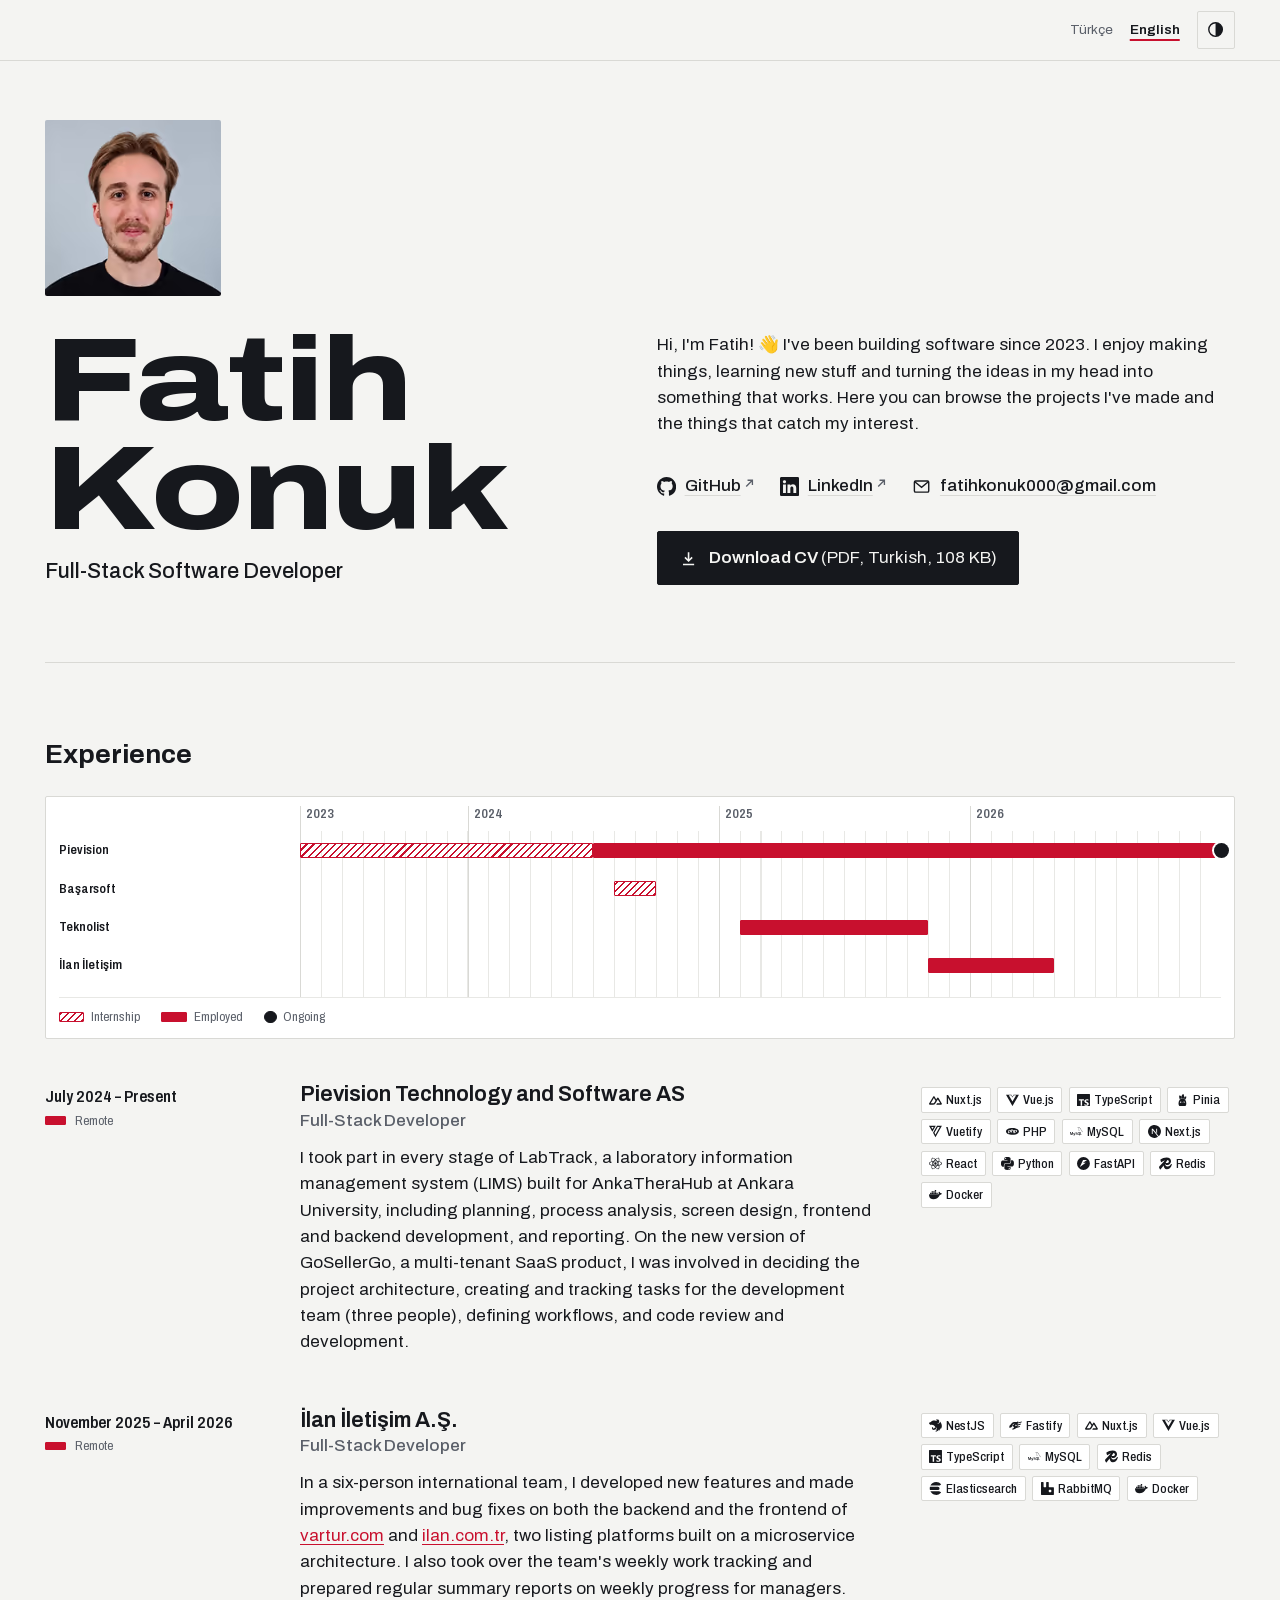
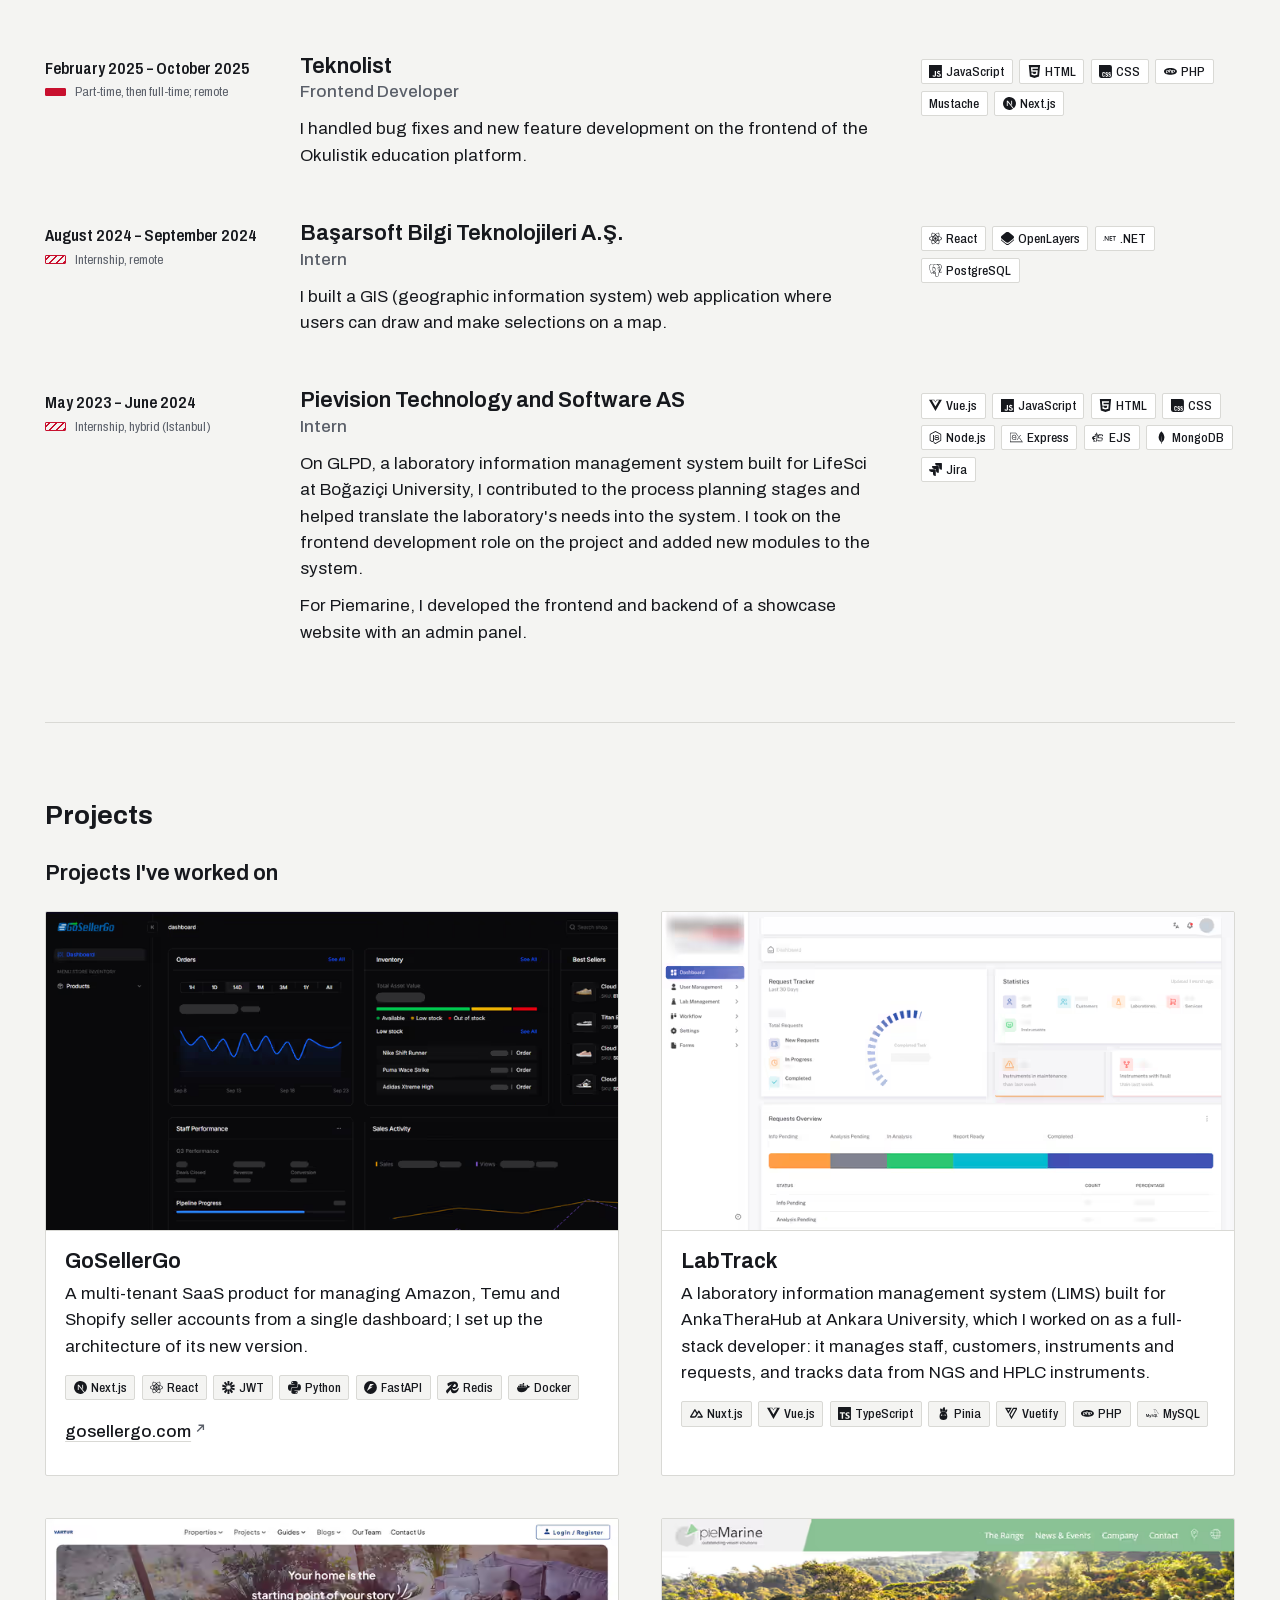
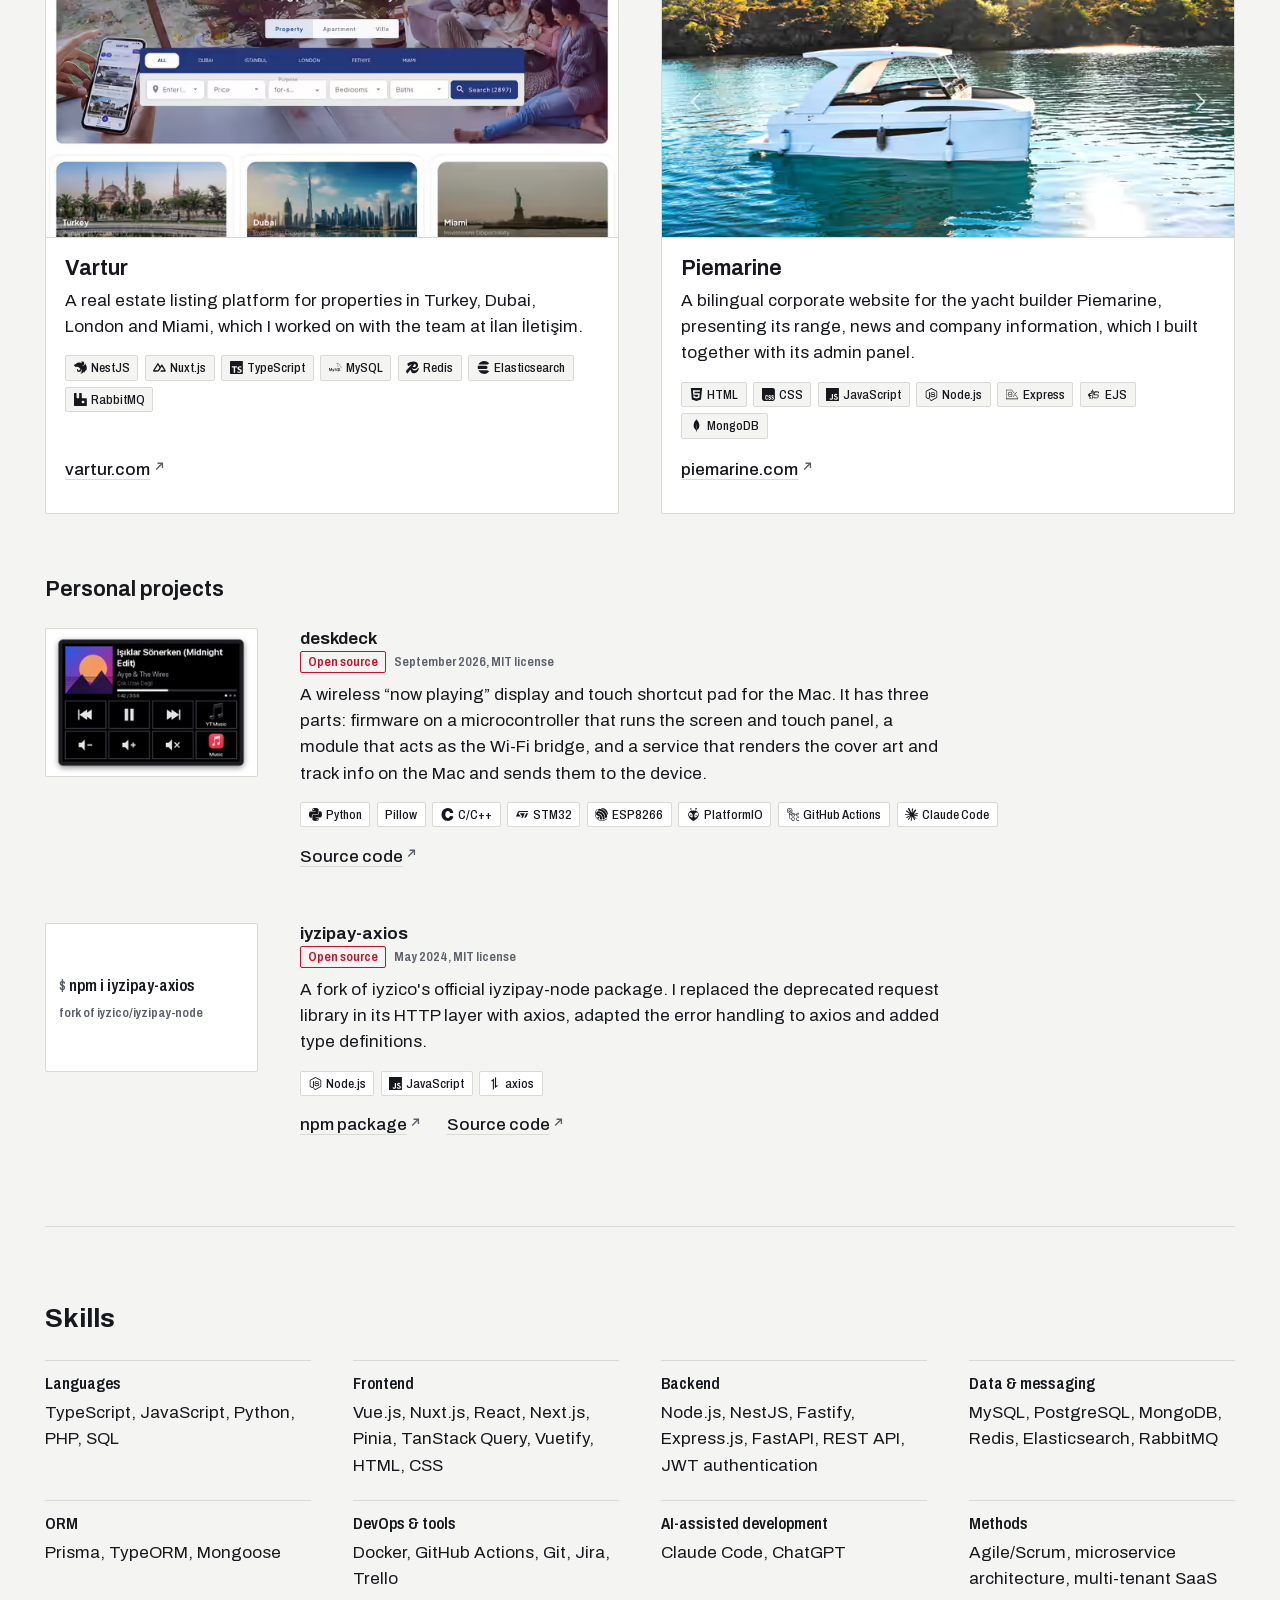
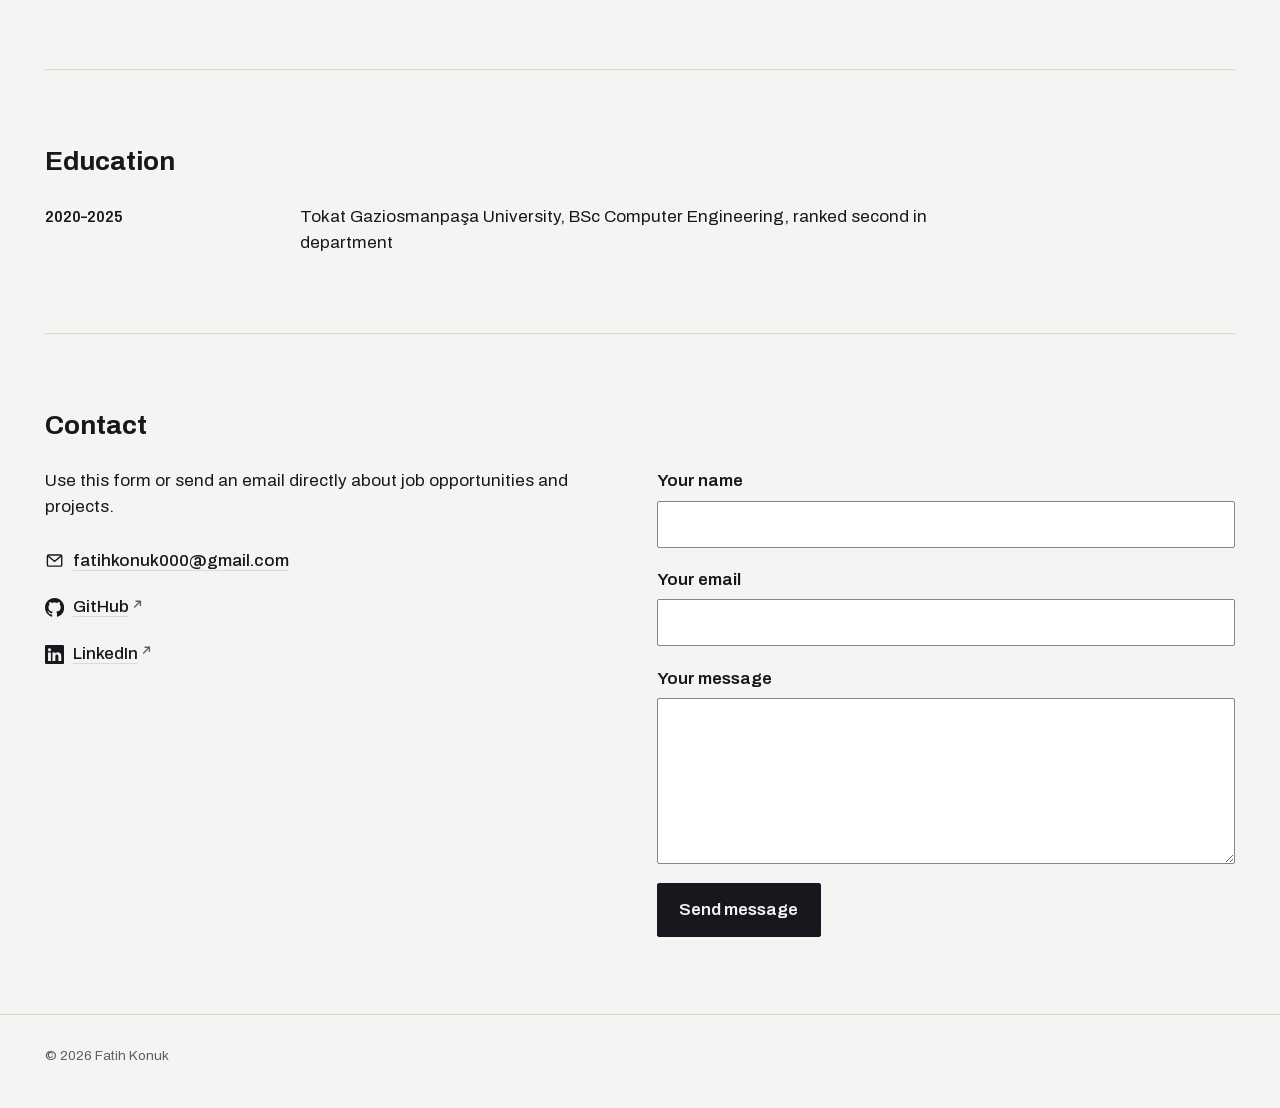
==== commit 54be4fb6: "Deneyim ve proje metinlerini yeniden yaz: teknoloji adları etiketlere bırakıldı, EN birinci tekil şa" ====
--- a/en/index.html
+++ b/en/index.html
@@ -137,7 +137,7 @@
         <div class="body">
           <h3>Pievision Technology and Software AS</h3>
           <p class="role">Full-Stack Developer</p>
-          <p class="desc">On LabTrack, a laboratory information management system (LIMS) built for AnkaTheraHub at Ankara University, I worked on every stage from process and screen design to the Nuxt.js frontend and PHP/MySQL backend. For the new version of GoSellerGo, a multi-tenant SaaS product, I set up the project architecture and mentored a team of three students.</p>
+          <p class="desc">I took part in every stage of LabTrack, a laboratory information management system (LIMS) built for AnkaTheraHub at Ankara University, including planning, process analysis, screen design, frontend and backend development, and reporting. On the new version of GoSellerGo, a multi-tenant SaaS product, I was involved in deciding the project architecture, creating and tracking tasks for the development team (three people), defining workflows, and code review and development.</p>
         </div>
         <ul class="tags" aria-label="Technologies">
           <li>Nuxt.js</li><li>Vue.js</li><li>TypeScript</li><li>Pinia</li><li>Vuetify</li><li>PHP</li><li>MySQL</li><li>Next.js</li><li>React</li><li>Python</li><li>FastAPI</li><li>Redis</li><li>Docker</li>
@@ -151,7 +151,7 @@
         <div class="body">
           <h3>İlan İletişim A.Ş.</h3>
           <p class="role">Full-Stack Developer</p>
-          <p class="desc">Worked in an international team of 5–6 developers on new features and bug fixes across the backend and frontend services of <a href="https://vartur.com" rel="noopener noreferrer">vartur.com</a> and <a href="https://ilan.com.tr" rel="noopener noreferrer">ilan.com.tr</a>, two listing platforms built on a microservice architecture.</p>
+          <p class="desc">In a six-person international team, I developed new features and made improvements and bug fixes on both the backend and the frontend of <a href="https://vartur.com" rel="noopener noreferrer">vartur.com</a> and <a href="https://ilan.com.tr" rel="noopener noreferrer">ilan.com.tr</a>, two listing platforms built on a microservice architecture. I also took over the team's weekly work tracking and prepared regular summary reports on weekly progress for managers.</p>
         </div>
         <ul class="tags" aria-label="Technologies">
           <li>NestJS</li><li>Fastify</li><li>Nuxt.js</li><li>Vue.js</li><li>TypeScript</li><li>MySQL</li><li>Redis</li><li>Elasticsearch</li><li>RabbitMQ</li><li>Docker</li>
@@ -165,7 +165,7 @@
         <div class="body">
           <h3>Teknolist</h3>
           <p class="role">Frontend Developer</p>
-          <p class="desc">Fixed bugs and built new features on the frontend of Okulistik, an education platform for primary and middle school students, parents and teachers.</p>
+          <p class="desc">I handled bug fixes and new feature development on the frontend of the Okulistik education platform.</p>
         </div>
         <ul class="tags" aria-label="Technologies">
           <li>JavaScript</li><li>HTML</li><li>CSS</li><li>PHP</li><li>Mustache</li><li>Next.js</li>
@@ -179,7 +179,7 @@
         <div class="body">
           <h3>Başarsoft Bilgi Teknolojileri A.Ş.</h3>
           <p class="role">Intern</p>
-          <p class="desc">Built a GIS (geographic information system) web application that lets users draw and select features on a map.</p>
+          <p class="desc">I built a GIS (geographic information system) web application where users can draw and make selections on a map.</p>
         </div>
         <ul class="tags" aria-label="Technologies">
           <li>React</li><li>OpenLayers</li><li>.NET</li><li>PostgreSQL</li>
@@ -193,7 +193,8 @@
         <div class="body">
           <h3>Pievision Technology and Software AS</h3>
           <p class="role">Intern</p>
-          <p class="desc">Worked on GLPD, a LIMS built for LifeSci at Boğaziçi University, and later developed new frontend modules with Vue.js. Built the frontend and the Node.js/Express/MongoDB backend of a bilingual (Turkish/English) showcase website with an admin panel for the yacht builder Piemarine.</p>
+          <p class="desc">On GLPD, a laboratory information management system built for LifeSci at Boğaziçi University, I contributed to the process planning stages and helped translate the laboratory's needs into the system. I took on the frontend development role on the project and added new modules to the system.</p>
+          <p class="desc">For Piemarine, I developed the frontend and backend of a showcase website with an admin panel.</p>
         </div>
         <ul class="tags" aria-label="Technologies">
           <li>Vue.js</li><li>JavaScript</li><li>HTML</li><li>CSS</li><li>Node.js</li><li>Express</li><li>EJS</li><li>MongoDB</li><li>Jira</li>
@@ -217,7 +218,7 @@
         </div>
         <div class="body">
           <h4>GoSellerGo</h4>
-          <p class="desc">A multi-tenant SaaS product for managing Amazon, Temu and Shopify seller accounts from a single dashboard.</p>
+          <p class="desc">A multi-tenant SaaS product for managing Amazon, Temu and Shopify seller accounts from a single dashboard; I set up the architecture of its new version.</p>
           <ul class="tags" aria-label="Technologies"><li>Next.js</li><li>React</li><li>JWT</li><li>Python</li><li>FastAPI</li><li>Redis</li><li>Docker</li></ul>
           <ul class="contact ext-links" aria-label="Links">
             <li><a href="https://gosellergo.com" target="_blank" rel="noopener noreferrer"><span>gosellergo.com</span><svg class="ext" viewBox="0 0 12 12" aria-hidden="true" focusable="false"><path d="M4 2.5h5.5V8M9.5 2.5 2.5 9.5" fill="none" stroke="currentColor" stroke-width="1.5"/></svg><span class="vh"> (opens in a new tab)</span></a></li>
@@ -234,7 +235,7 @@
         </div>
         <div class="body">
           <h4>LabTrack</h4>
-          <p class="desc">A laboratory information management system (LIMS) built for AnkaTheraHub at Ankara University, covering staff, customers, laboratories, instruments and requests, as well as tracking data from NGS and HPLC instruments.</p>
+          <p class="desc">A laboratory information management system (LIMS) built for AnkaTheraHub at Ankara University, which I worked on as a full-stack developer: it manages staff, customers, instruments and requests, and tracks data from NGS and HPLC instruments.</p>
           <ul class="tags" aria-label="Technologies"><li>Nuxt.js</li><li>Vue.js</li><li>TypeScript</li><li>Pinia</li><li>Vuetify</li><li>PHP</li><li>MySQL</li></ul>
         </div>
       </li>
@@ -248,7 +249,7 @@
         </div>
         <div class="body">
           <h4>Vartur</h4>
-          <p class="desc">A real estate listing platform for properties in Turkey, Dubai, London and Miami, built on a microservice architecture; as part of the team at İlan İletişim, I worked on new features and bug fixes.</p>
+          <p class="desc">A real estate listing platform for properties in Turkey, Dubai, London and Miami, which I worked on with the team at İlan İletişim.</p>
           <ul class="tags" aria-label="Technologies"><li>NestJS</li><li>Nuxt.js</li><li>TypeScript</li><li>MySQL</li><li>Redis</li><li>Elasticsearch</li><li>RabbitMQ</li></ul>
           <ul class="contact ext-links" aria-label="Links">
             <li><a href="https://www.vartur.com" target="_blank" rel="noopener noreferrer"><span>vartur.com</span><svg class="ext" viewBox="0 0 12 12" aria-hidden="true" focusable="false"><path d="M4 2.5h5.5V8M9.5 2.5 2.5 9.5" fill="none" stroke="currentColor" stroke-width="1.5"/></svg><span class="vh"> (opens in a new tab)</span></a></li>
@@ -265,7 +266,7 @@
         </div>
         <div class="body">
           <h4>Piemarine</h4>
-          <p class="desc">Corporate website for the yacht builder Piemarine, presenting its range, news and company information in two languages, with content managed from an admin panel.</p>
+          <p class="desc">A bilingual corporate website for the yacht builder Piemarine, presenting its range, news and company information, which I built together with its admin panel.</p>
           <ul class="tags" aria-label="Technologies"><li>HTML</li><li>CSS</li><li>JavaScript</li><li>Node.js</li><li>Express</li><li>EJS</li><li>MongoDB</li></ul>
           <ul class="contact ext-links" aria-label="Links">
             <li><a href="https://piemarine.com" target="_blank" rel="noopener noreferrer"><span>piemarine.com</span><svg class="ext" viewBox="0 0 12 12" aria-hidden="true" focusable="false"><path d="M4 2.5h5.5V8M9.5 2.5 2.5 9.5" fill="none" stroke="currentColor" stroke-width="1.5"/></svg><span class="vh"> (opens in a new tab)</span></a></li>
@@ -289,7 +290,7 @@
         <div class="feat-body">
           <h4>deskdeck</h4>
           <p class="proj-meta"><span class="badge">Open source</span> <time datetime="2026-09">September 2026</time>, MIT license</p>
-          <p class="desc">A wireless “now playing” display and touch shortcut pad for the Mac. It has three parts: STM32 firmware that drives the screen and touch panel, an ESP8266 that acts as the Wi‑Fi bridge, and a Python service that renders the cover art and track info on the Mac and sends them to the device.</p>
+          <p class="desc">A wireless “now playing” display and touch shortcut pad for the Mac. It has three parts: firmware on a microcontroller that runs the screen and touch panel, a module that acts as the Wi‑Fi bridge, and a service that renders the cover art and track info on the Mac and sends them to the device.</p>
           <ul class="tags" aria-label="Technologies">
             <li>Python</li><li>Pillow</li><li>C/C++</li><li>STM32</li><li>ESP8266</li><li>PlatformIO</li><li>GitHub Actions</li><li>Claude Code</li>
           </ul>
@@ -308,7 +309,7 @@
         <div class="feat-body">
           <h4>iyzipay-axios</h4>
           <p class="proj-meta"><span class="badge">Open source</span> <time datetime="2024-05">May 2024</time>, MIT license</p>
-          <p class="desc">A fork of iyzico's official iyzipay-node package. I replaced the deprecated request library in its HTTP layer with axios, reworked the error handling and added type definitions. It's published on npm as iyzipay-axios.</p>
+          <p class="desc">A fork of iyzico's official iyzipay-node package. I replaced the deprecated request library in its HTTP layer with axios, adapted the error handling to axios and added type definitions.</p>
           <ul class="tags" aria-label="Technologies">
             <li>Node.js</li><li>JavaScript</li><li>axios</li>
           </ul>
--- a/assets/css/site.css
+++ b/assets/css/site.css
@@ -628,6 +628,27 @@
 .cp .tags li { background: var(--bench); }
 /* Canlı link kartın dibine oturur */
 .cp .ext-links { margin-top: auto; padding-top: 0.5rem; }
+
+/* ---------- Teknoloji ikonları ----------
+   Varsayılan tek renk (metin tonu); üzerine gelince/dokununca marka rengi.
+   --bl / --bd: icons.js'in verdiği, açık/koyu zeminde en az 3:1 olan marka renkleri. */
+.tags li { display: inline-flex; align-items: center; gap: 0.3em; }
+.ti {
+  flex: none;
+  width: 0.95em;
+  height: 0.95em;
+  fill: currentColor;
+  transition: color 180ms ease-out;
+}
+.tags li:hover .ti,
+.tags li.tap .ti { color: var(--bl); }
+@media (prefers-color-scheme: dark) {
+  :root:not([data-theme="light"]) .tags li:hover .ti,
+  :root:not([data-theme="light"]) .tags li.tap .ti { color: var(--bd); }
+}
+:root[data-theme="dark"] .tags li:hover .ti,
+:root[data-theme="dark"] .tags li.tap .ti { color: var(--bd); }
+@media (prefers-reduced-motion: reduce) { .ti { transition: none; } }
 
 /* ---------- Yetenekler: raf düzeni ---------- */
 .skills {
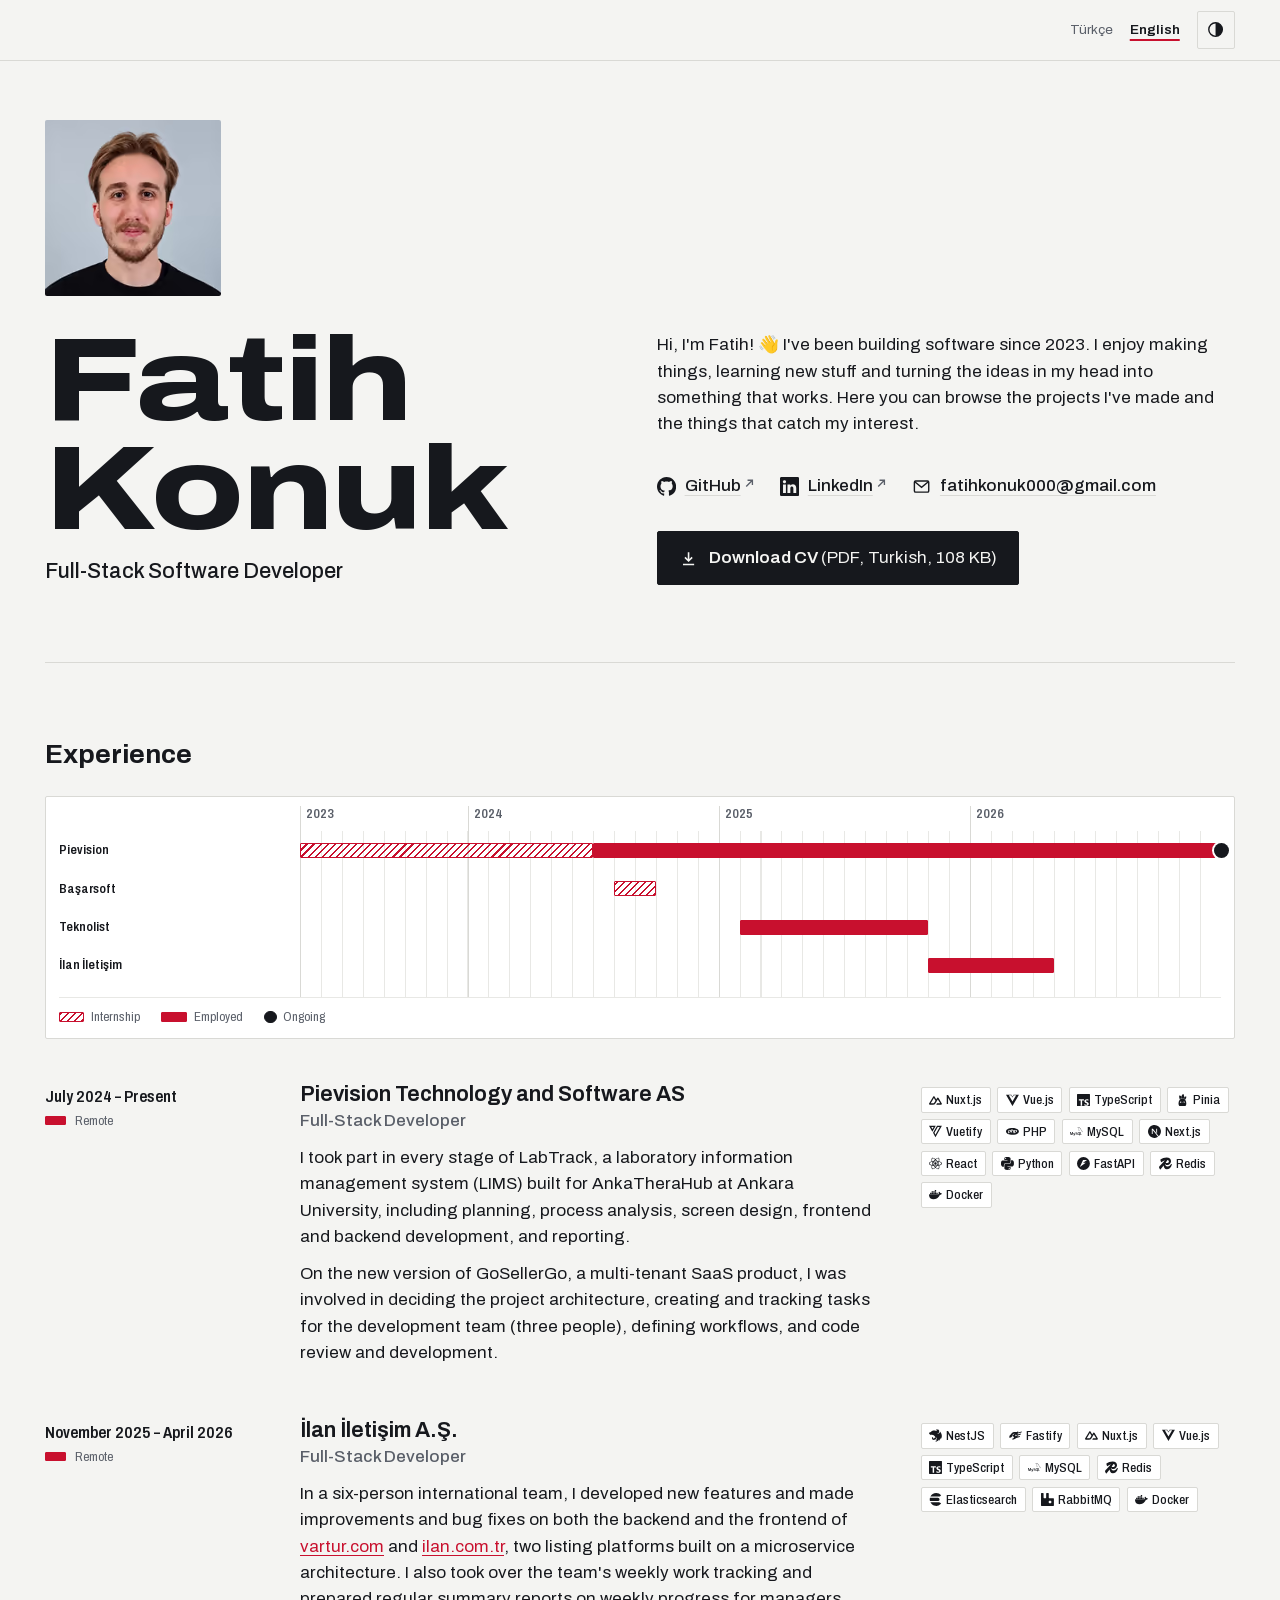
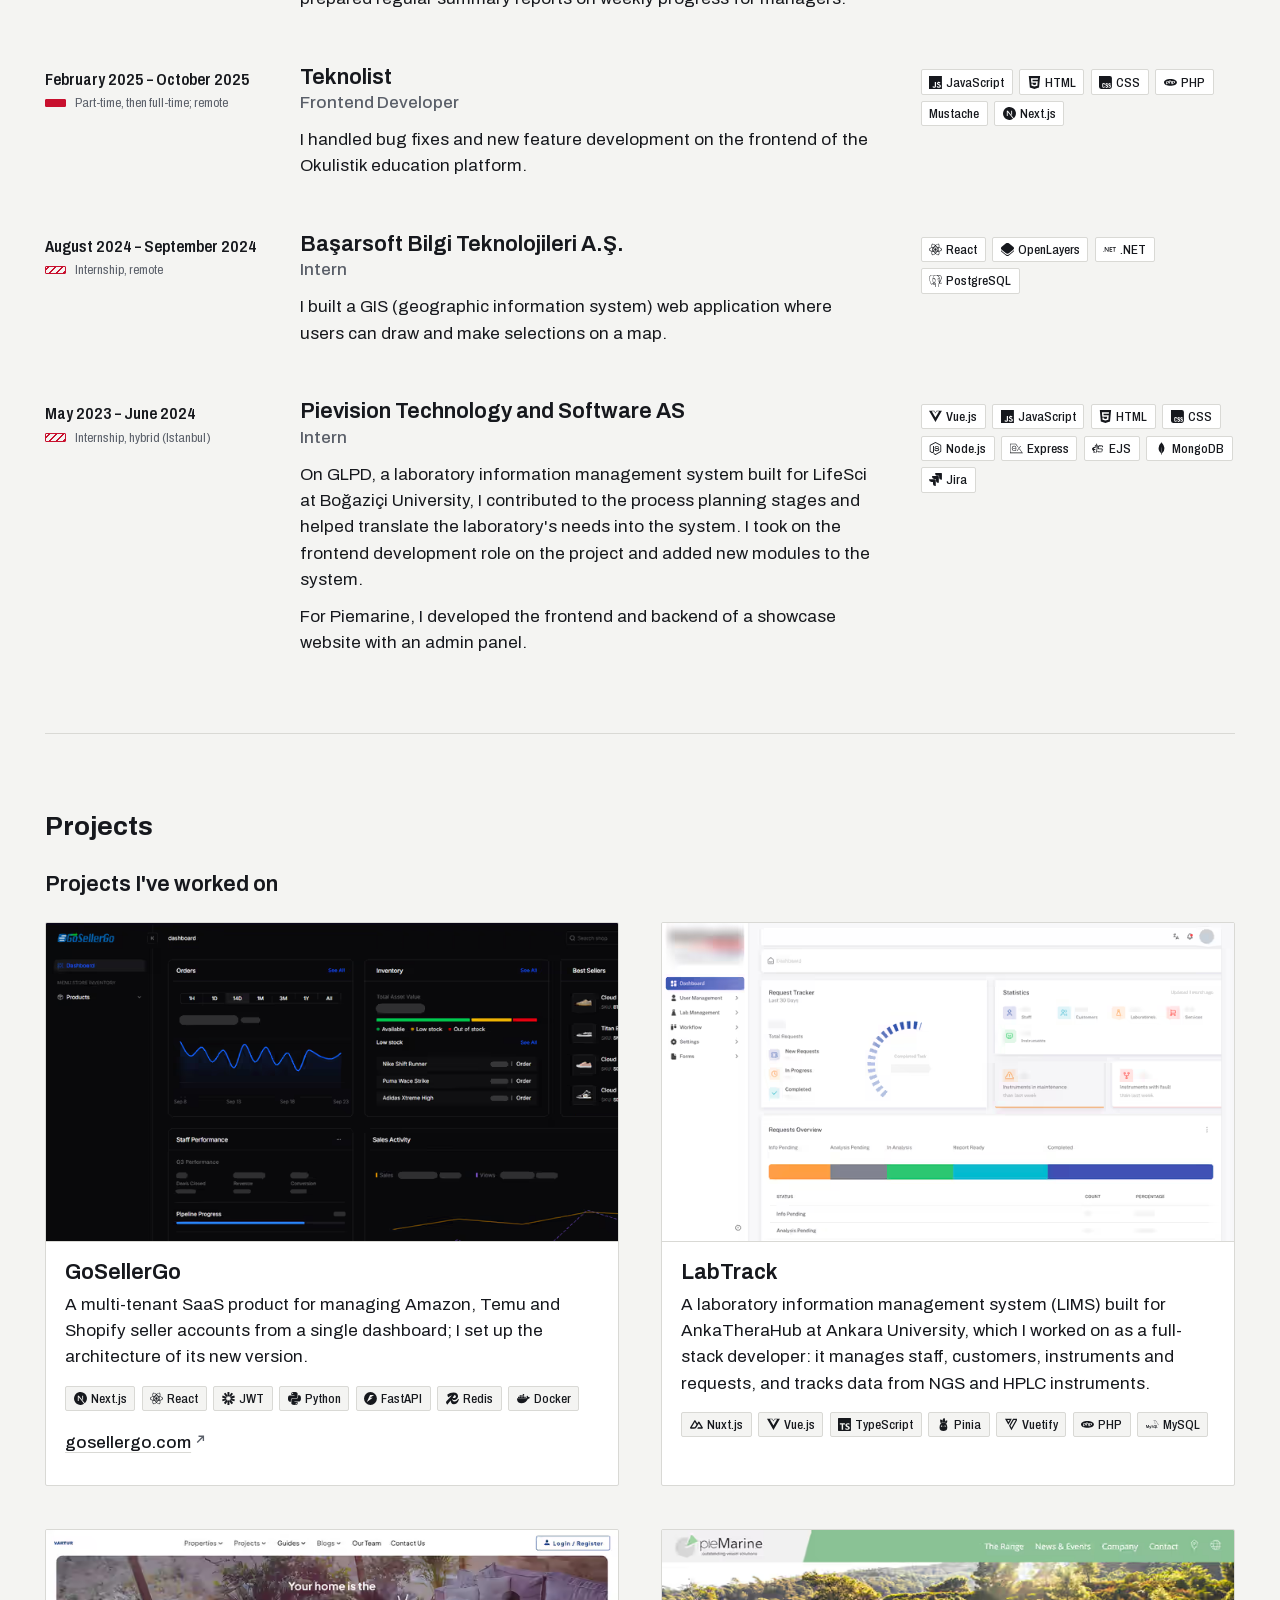
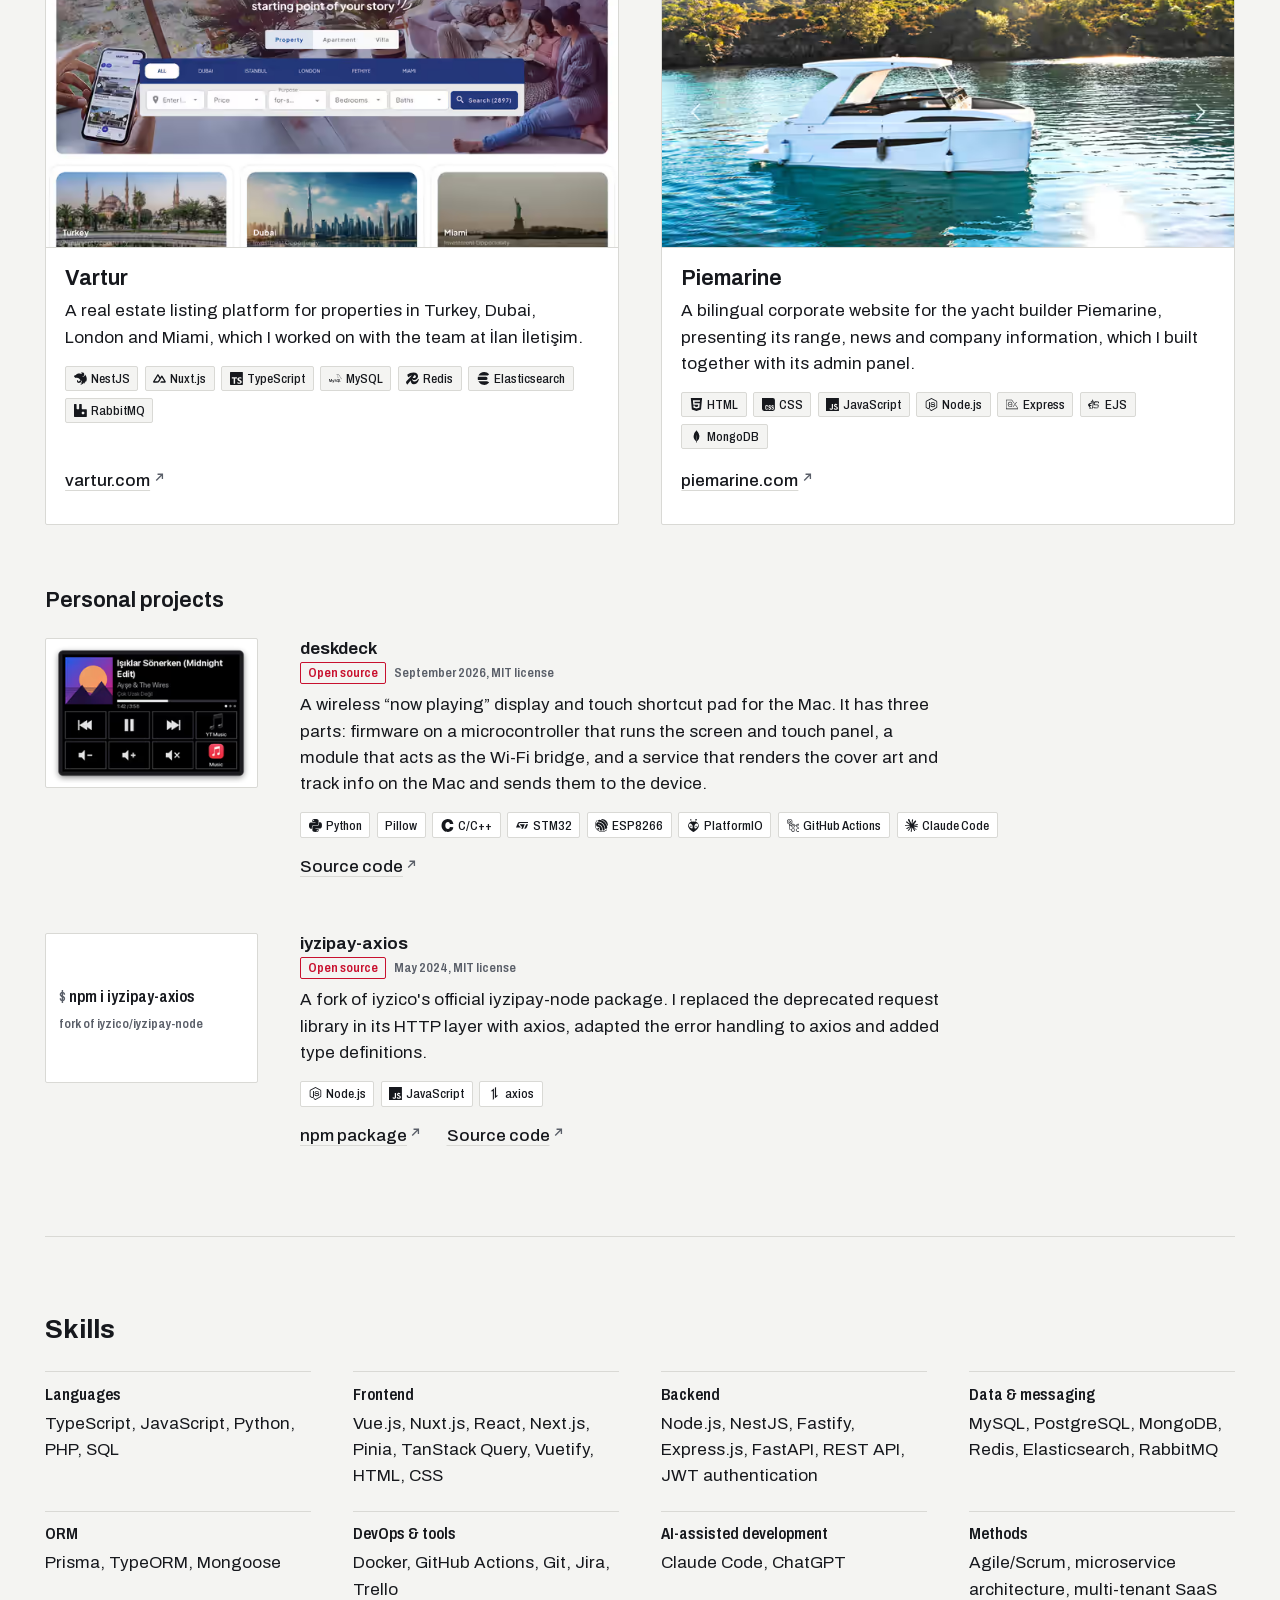
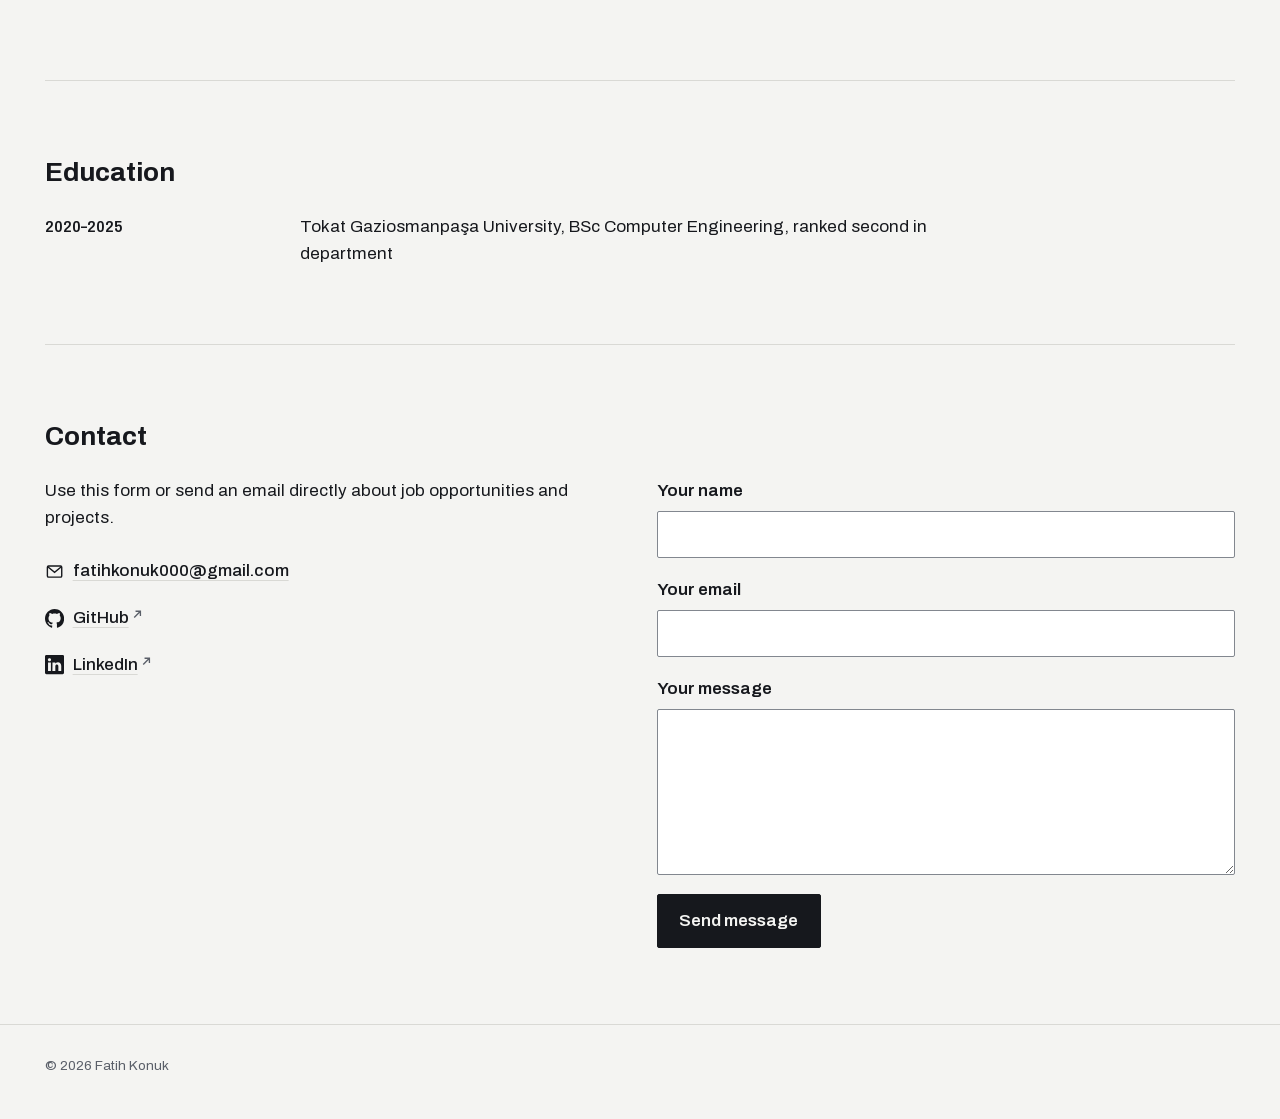
==== commit 55e1f92d: "EN: Pievision Full-Stack açıklamasını TR ile aynı şekilde iki paragrafa böl Co-Authored-By: Claude O" ====
--- a/en/index.html
+++ b/en/index.html
@@ -137,7 +137,8 @@
         <div class="body">
           <h3>Pievision Technology and Software AS</h3>
           <p class="role">Full-Stack Developer</p>
-          <p class="desc">I took part in every stage of LabTrack, a laboratory information management system (LIMS) built for AnkaTheraHub at Ankara University, including planning, process analysis, screen design, frontend and backend development, and reporting. On the new version of GoSellerGo, a multi-tenant SaaS product, I was involved in deciding the project architecture, creating and tracking tasks for the development team (three people), defining workflows, and code review and development.</p>
+          <p class="desc">I took part in every stage of LabTrack, a laboratory information management system (LIMS) built for AnkaTheraHub at Ankara University, including planning, process analysis, screen design, frontend and backend development, and reporting.</p>
+          <p class="desc">On the new version of GoSellerGo, a multi-tenant SaaS product, I was involved in deciding the project architecture, creating and tracking tasks for the development team (three people), defining workflows, and code review and development.</p>
         </div>
         <ul class="tags" aria-label="Technologies">
           <li>Nuxt.js</li><li>Vue.js</li><li>TypeScript</li><li>Pinia</li><li>Vuetify</li><li>PHP</li><li>MySQL</li><li>Next.js</li><li>React</li><li>Python</li><li>FastAPI</li><li>Redis</li><li>Docker</li>
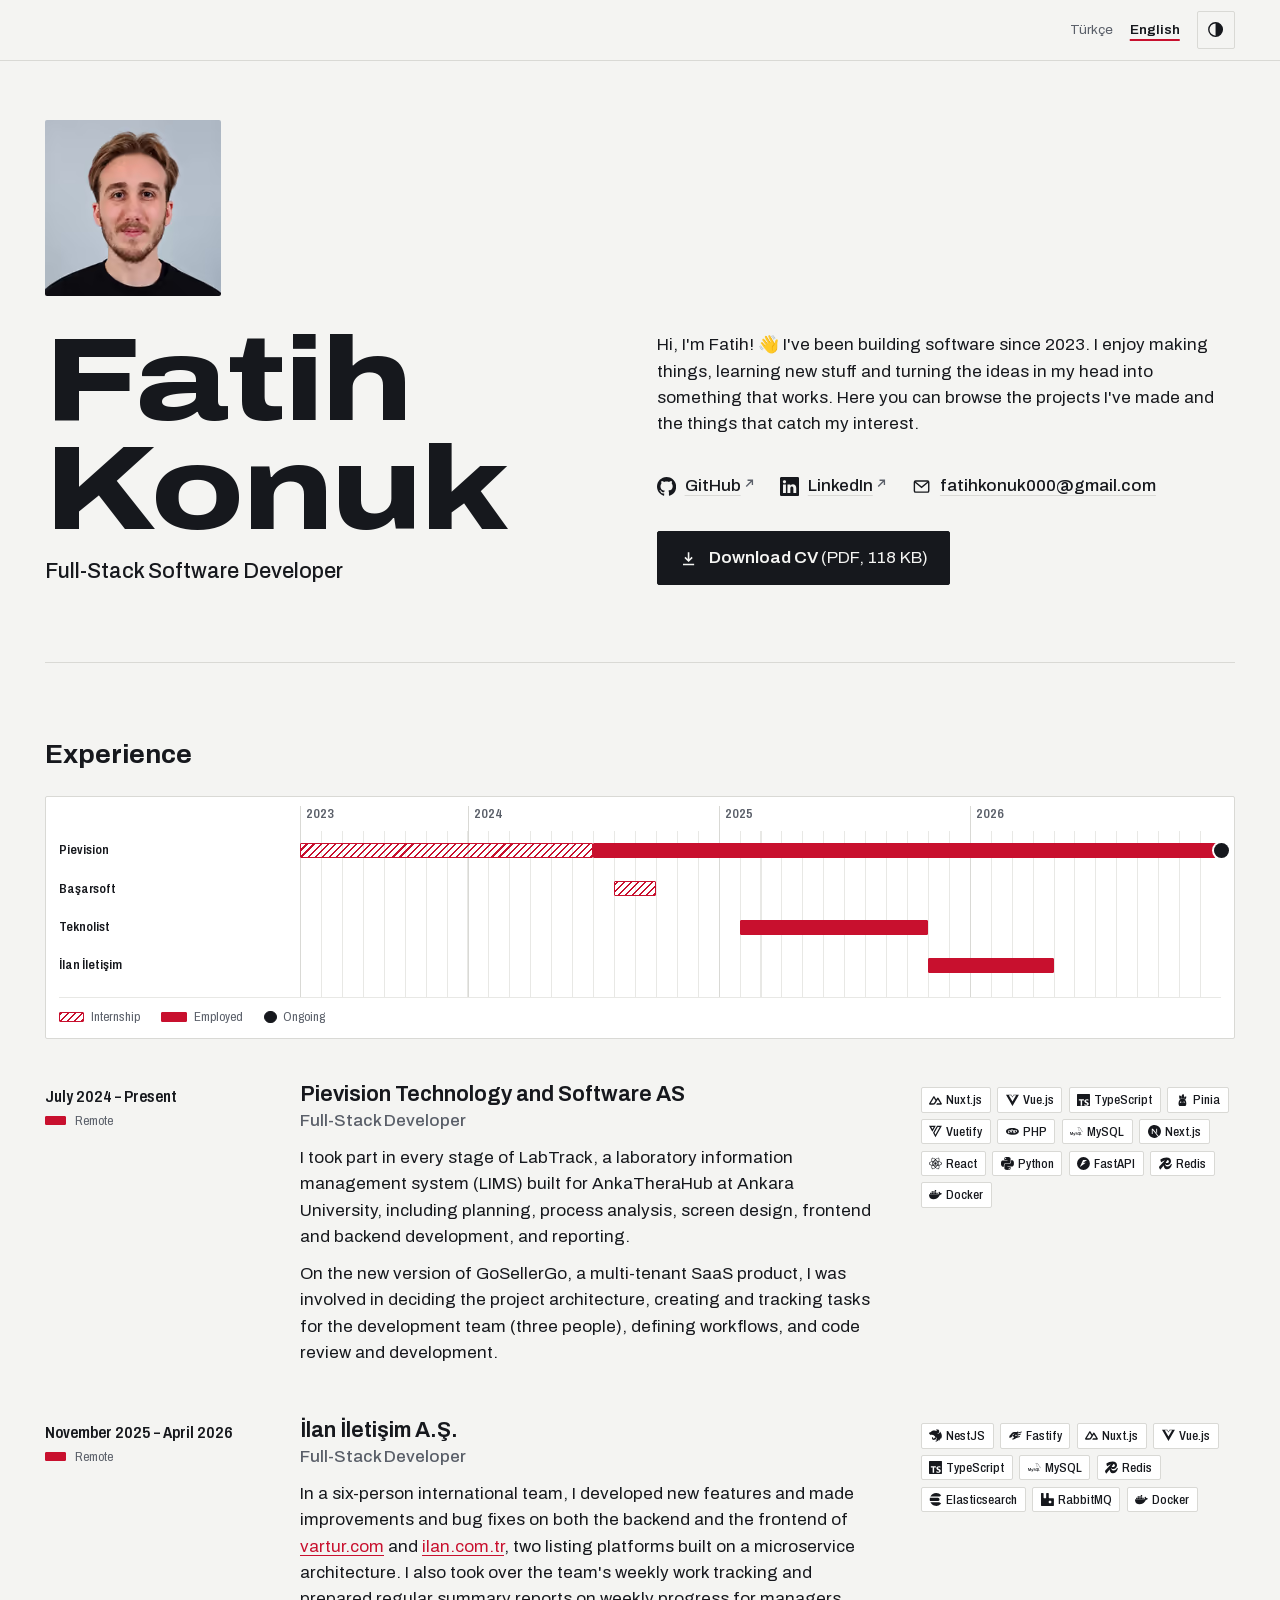
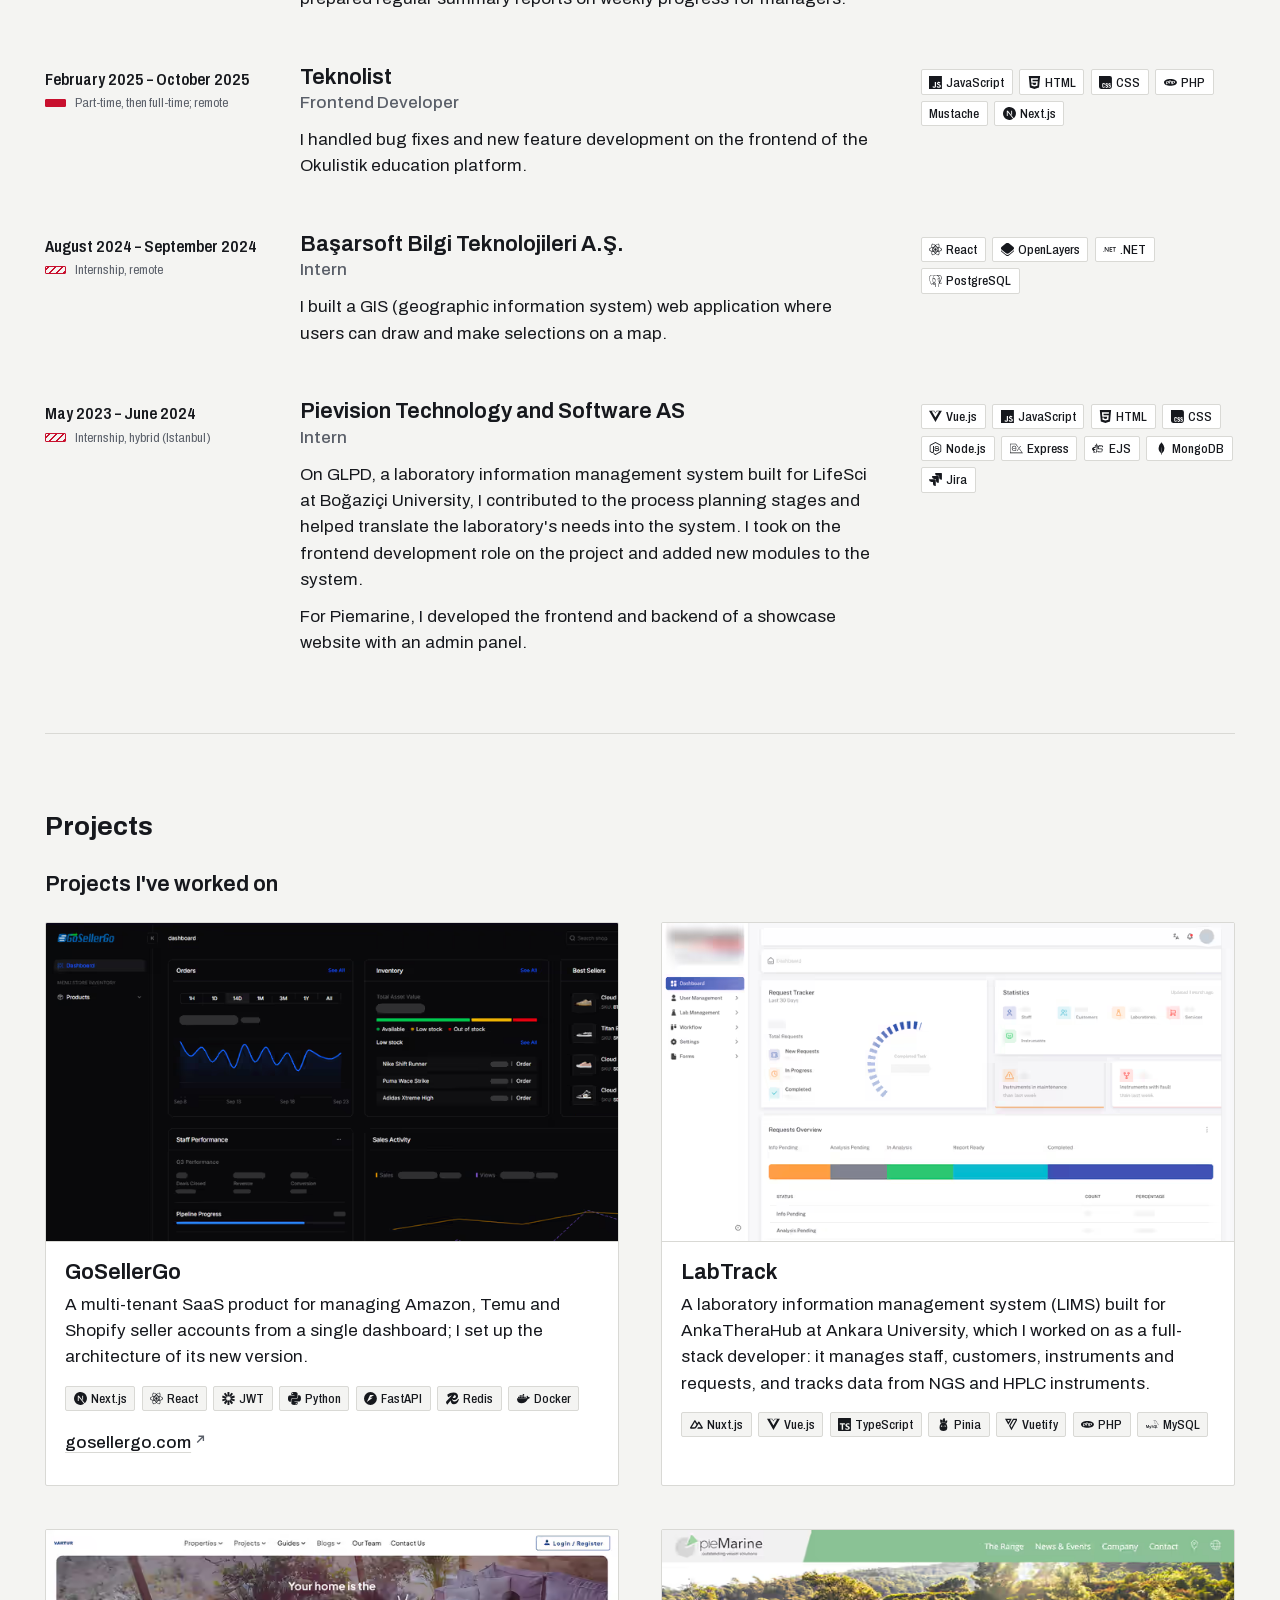
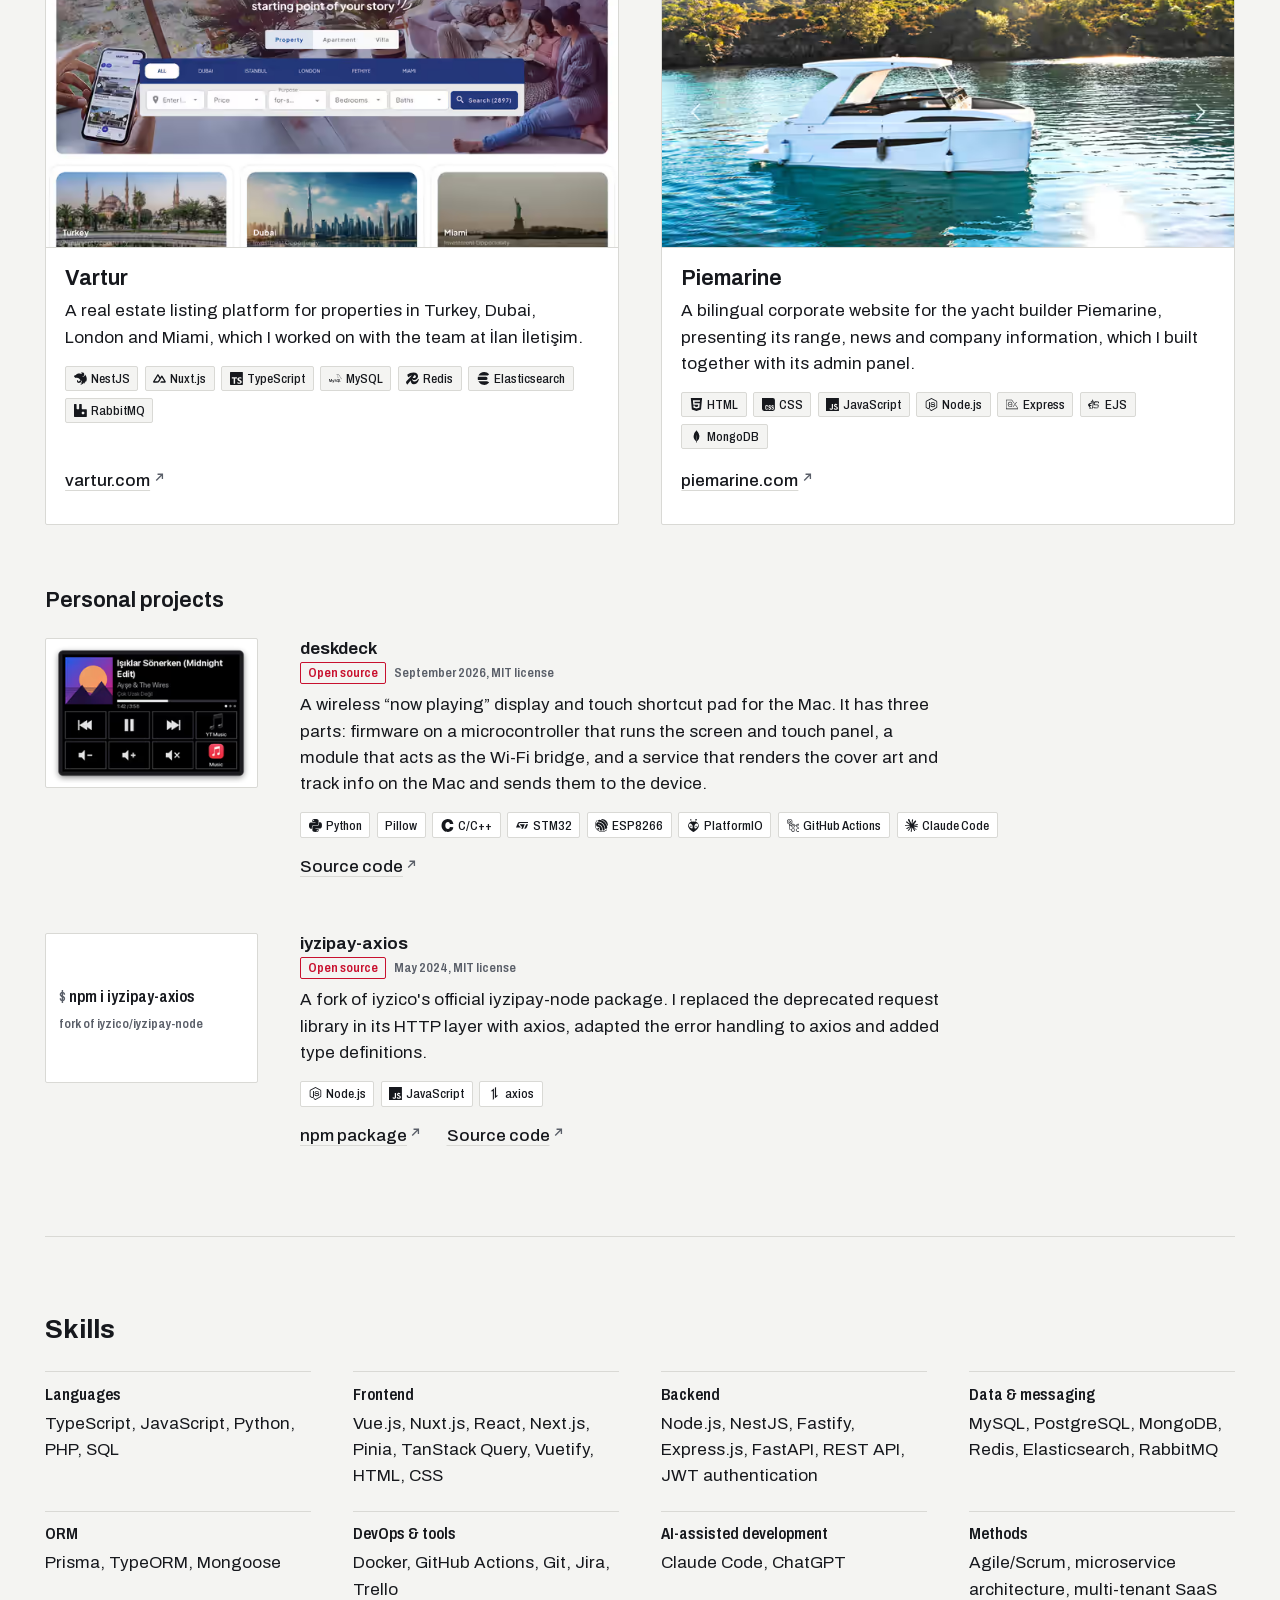
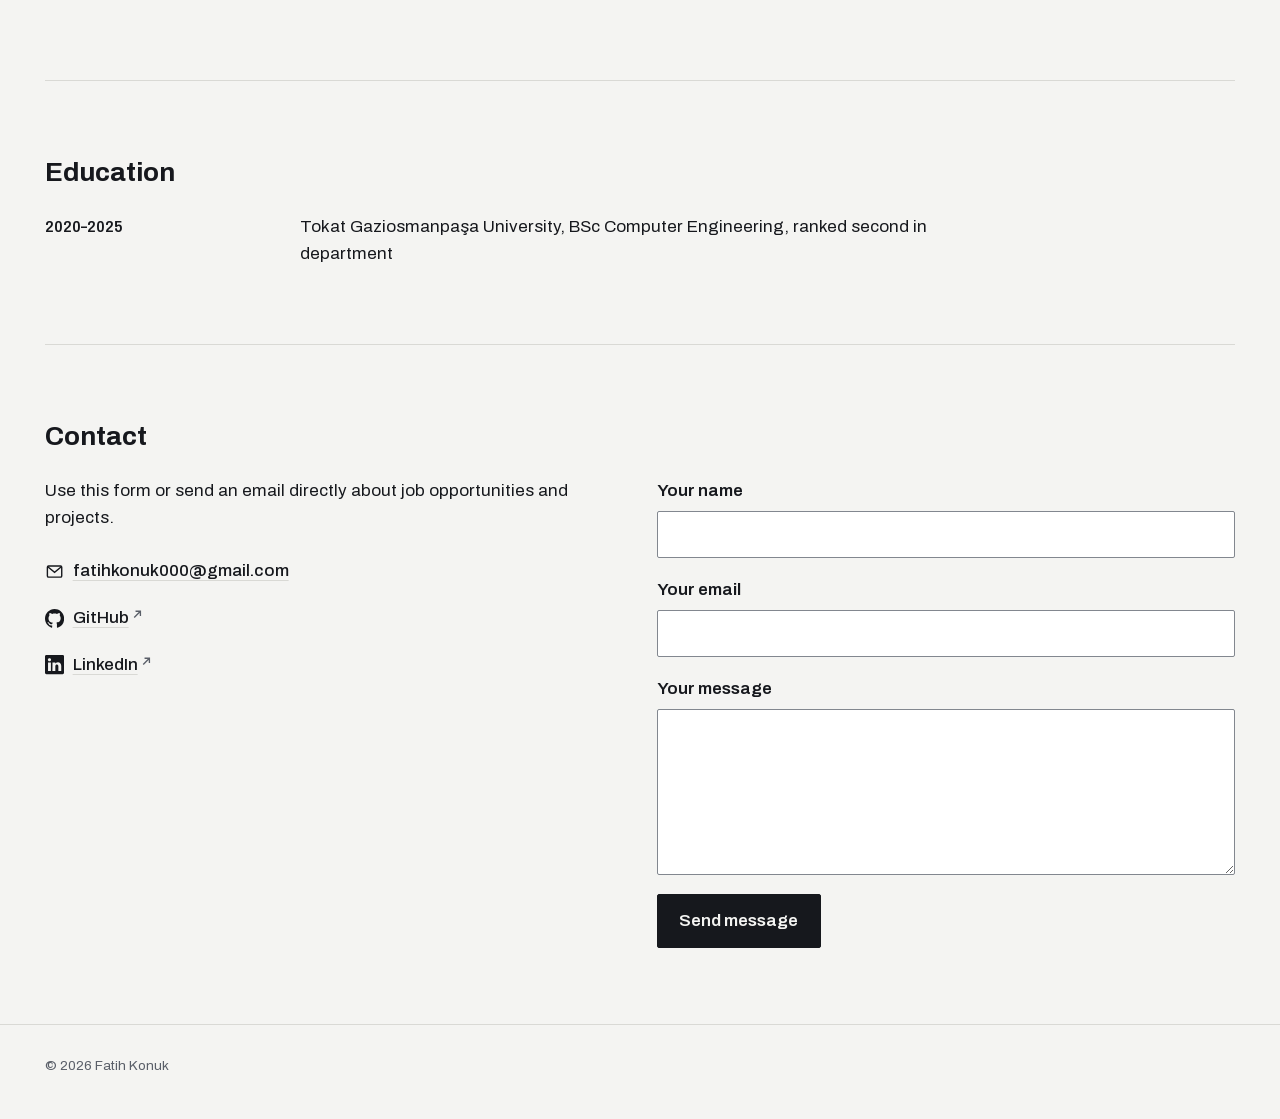
==== commit a107136b: "Update CV PDFs and add an English CV Regenerate the Turkish CV from the latest resume master and add" ====
--- a/en/index.html
+++ b/en/index.html
@@ -95,7 +95,7 @@
         <li><a href="https://www.linkedin.com/in/fatihkonuk/" target="_blank" rel="noopener noreferrer"><svg viewBox="0 0 16 16" aria-hidden="true" focusable="false"><path fill="currentColor" d="M0 1.15C0 .51.53 0 1.18 0h13.64C15.47 0 16 .51 16 1.15v13.7c0 .64-.53 1.15-1.18 1.15H1.18C.53 16 0 15.49 0 14.85V1.15zm4.94 12.25V6.17h-2.4v7.23h2.4zm-1.2-8.21c.84 0 1.36-.56 1.36-1.25-.02-.71-.52-1.25-1.34-1.25-.82 0-1.36.54-1.36 1.25 0 .69.52 1.25 1.33 1.25h.01zm4.91 8.21V9.36c0-.22.02-.43.08-.59.17-.43.57-.88 1.23-.88.87 0 1.22.66 1.22 1.63v3.87h2.4V9.25c0-2.22-1.18-3.25-2.76-3.25-1.27 0-1.85.7-2.17 1.19V6.17h-2.4c.03.68 0 7.23 0 7.23h2.4z"/></svg><span>LinkedIn</span><svg class="ext" viewBox="0 0 12 12" aria-hidden="true" focusable="false"><path d="M4 2.5h5.5V8M9.5 2.5 2.5 9.5" fill="none" stroke="currentColor" stroke-width="1.5"/></svg><span class="vh"> (opens in a new tab)</span></a></li>
         <li><a href="mailto:fatihkonuk000@gmail.com" rel="noopener noreferrer"><svg viewBox="0 0 24 24" aria-hidden="true" focusable="false"><rect x="3" y="5" width="18" height="14" rx="1.5" fill="none" stroke="currentColor" stroke-width="1.75"/><path d="m3.5 6 8.5 7 8.5-7" fill="none" stroke="currentColor" stroke-width="1.75"/></svg><span>fatihkonuk000@gmail.com</span></a></li>
       </ul>
-      <a class="cv btn" href="/cv/fatih-konuk-cv.pdf" hreflang="tr" download="Fatih-Konuk-CV.pdf" type="application/pdf"><svg viewBox="0 0 24 24" aria-hidden="true" focusable="false"><path d="M12 4v11m-4.5-4.5L12 15l4.5-4.5M5 19.5h14" fill="none" stroke="currentColor" stroke-width="2"/></svg><span>Download CV <span class="meta">(PDF, Turkish, 108 KB)</span></span></a>
+      <a class="cv btn" href="/cv/fatih-konuk-cv-en.pdf" download="Fatih-Konuk-CV-EN.pdf" type="application/pdf"><svg viewBox="0 0 24 24" aria-hidden="true" focusable="false"><path d="M12 4v11m-4.5-4.5L12 15l4.5-4.5M5 19.5h14" fill="none" stroke="currentColor" stroke-width="2"/></svg><span>Download CV <span class="meta">(PDF, 118 KB)</span></span></a>
     </div>
   </section>
 
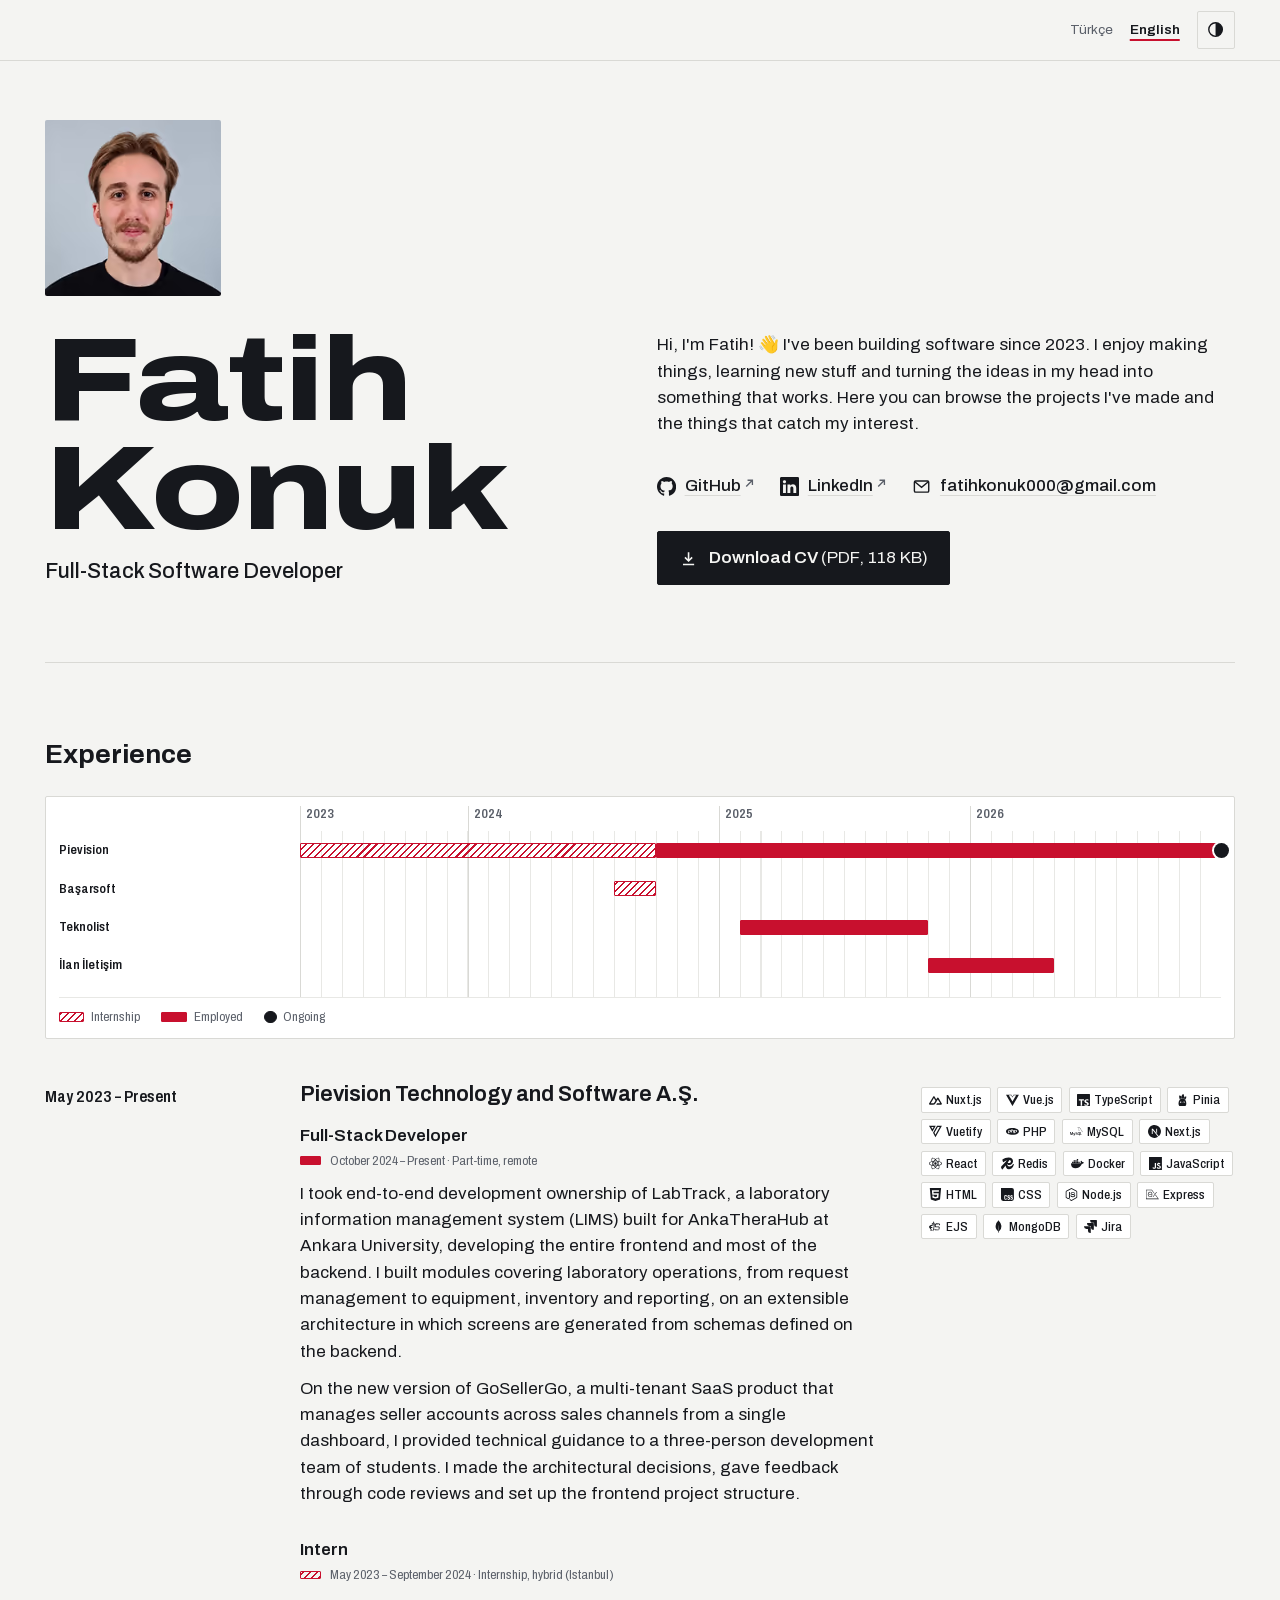
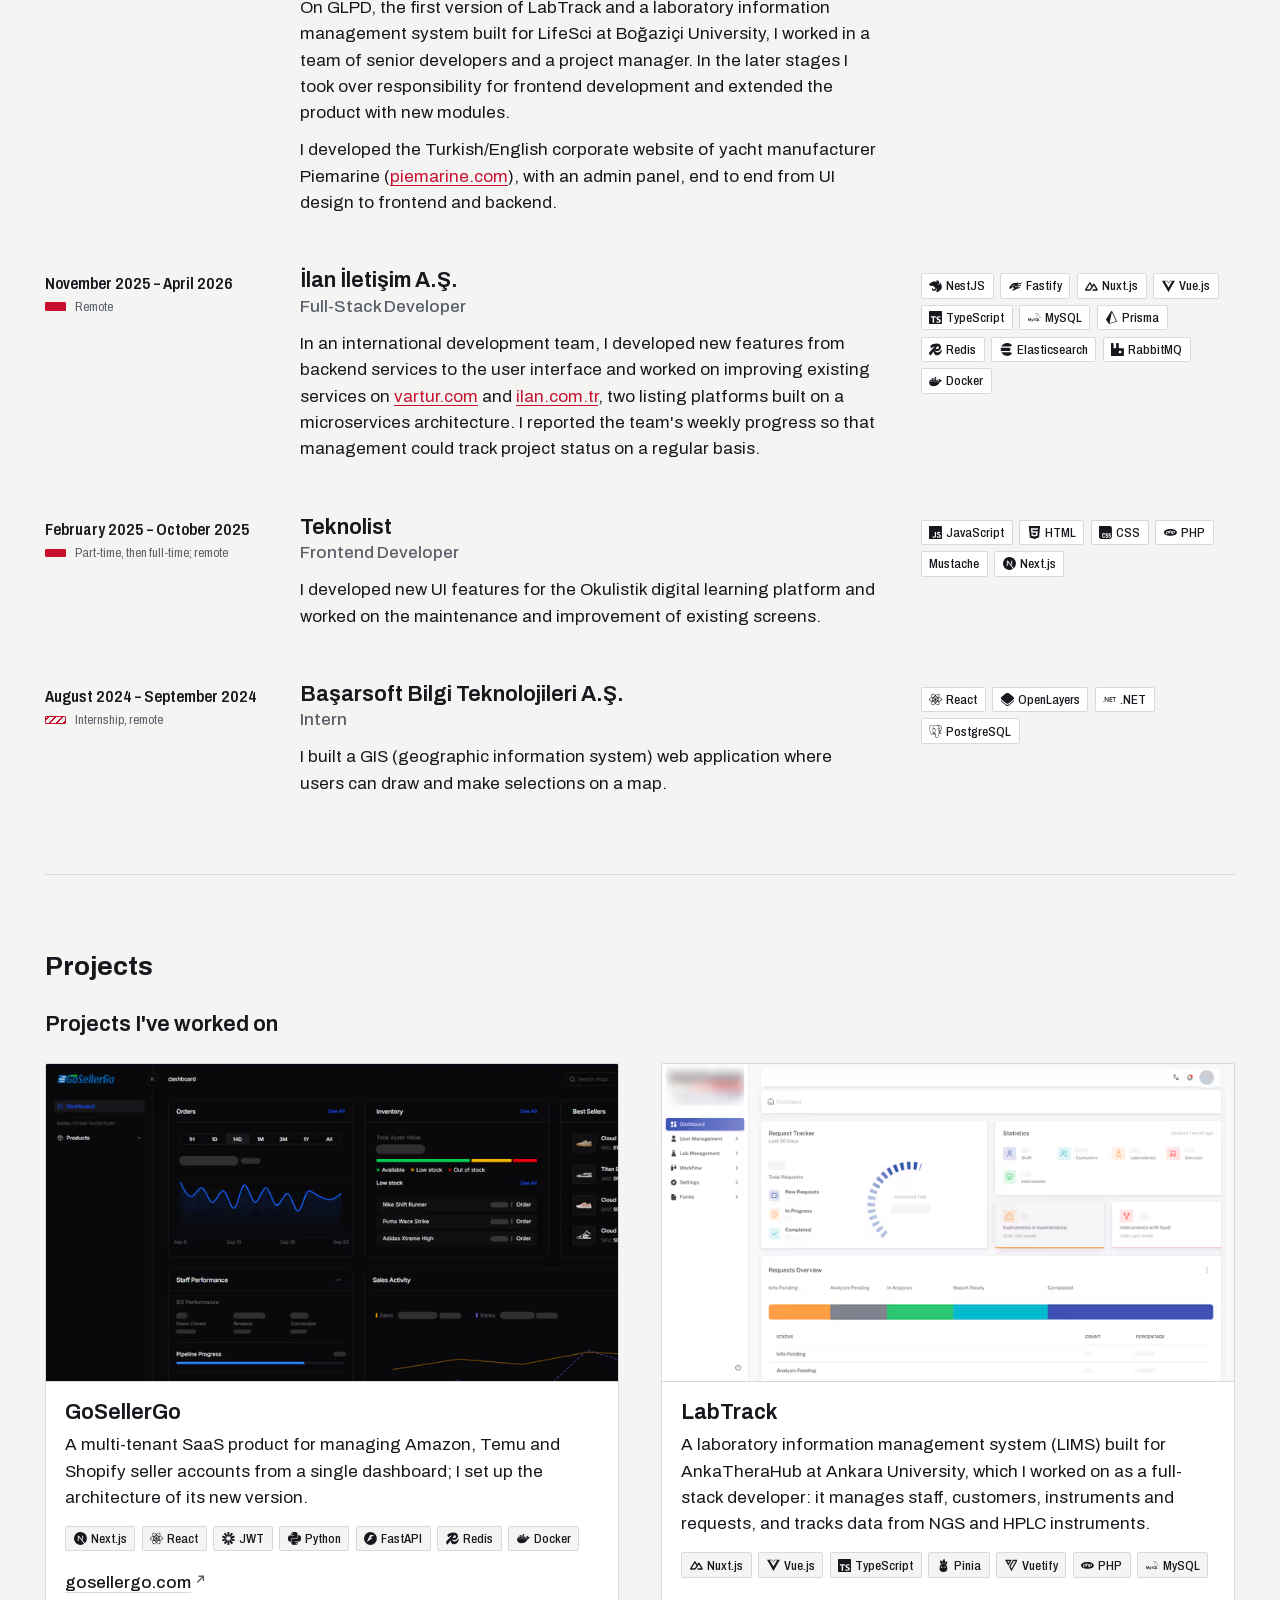
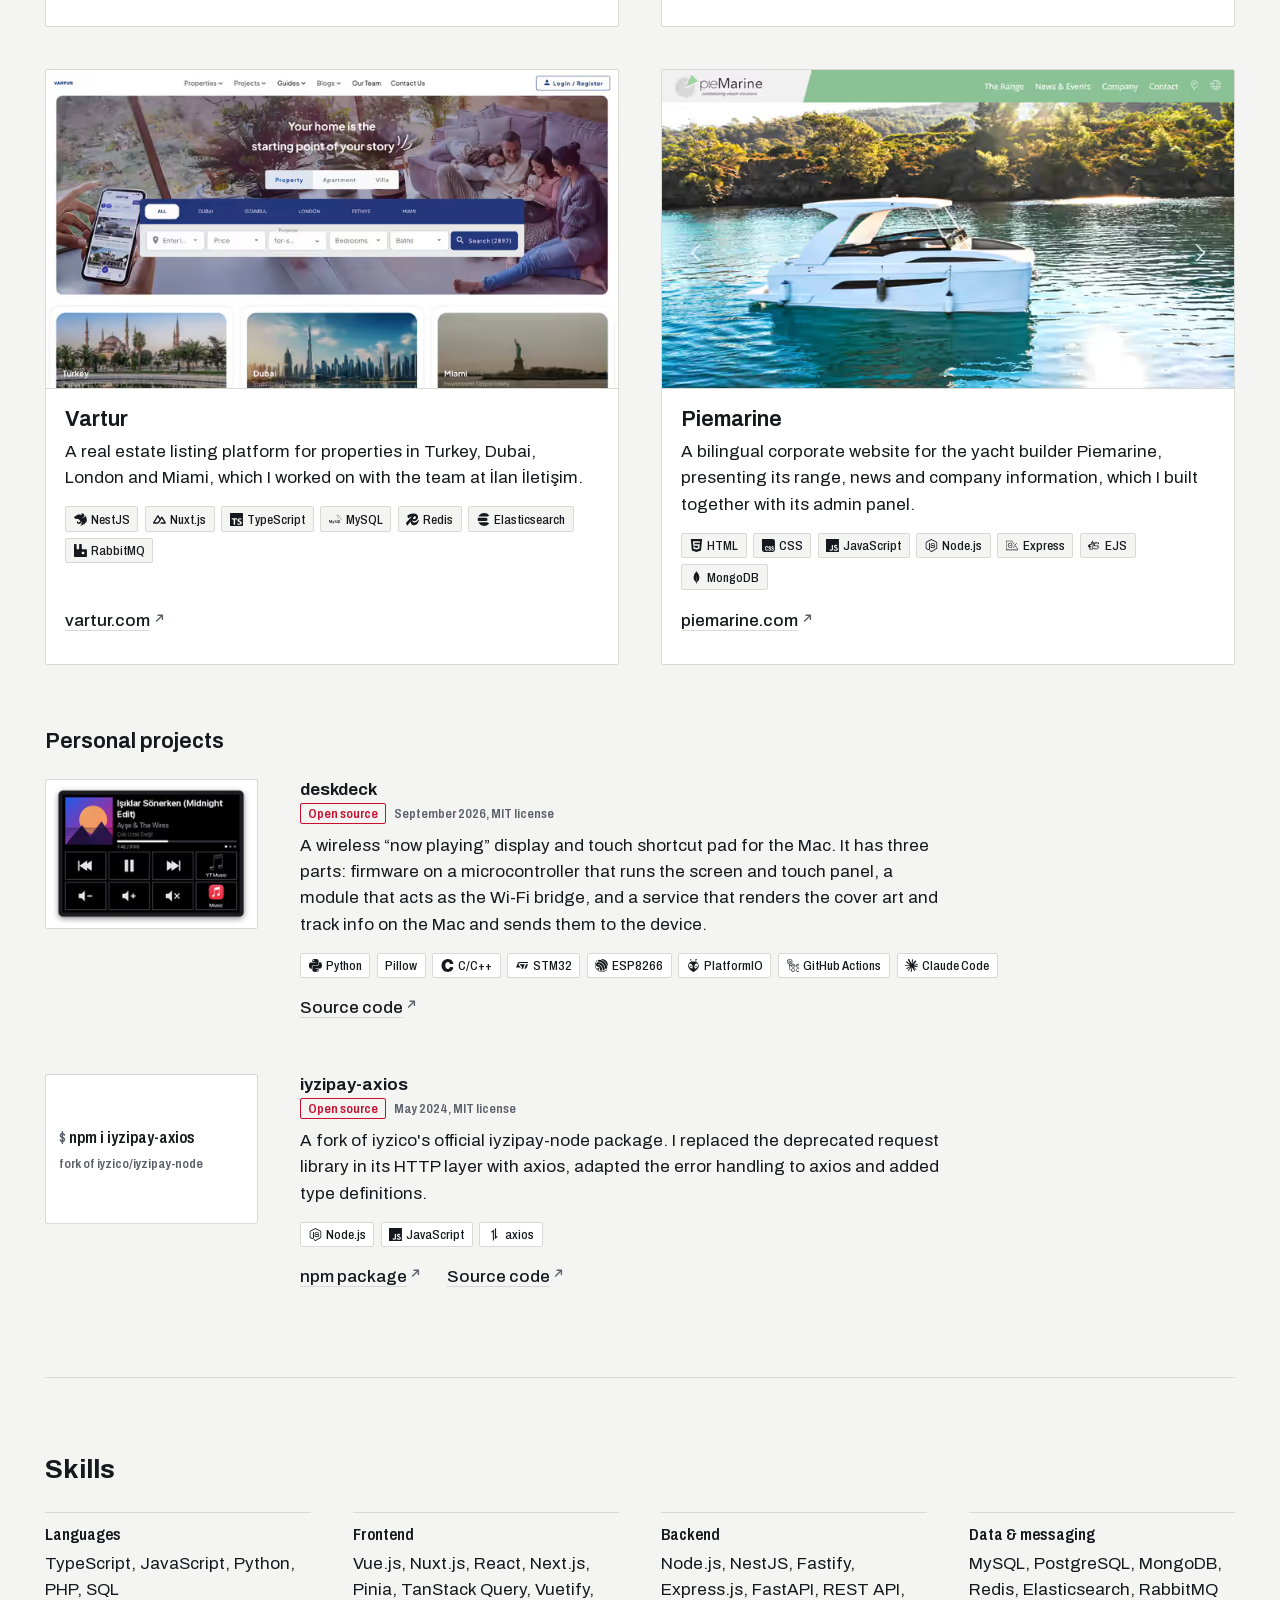
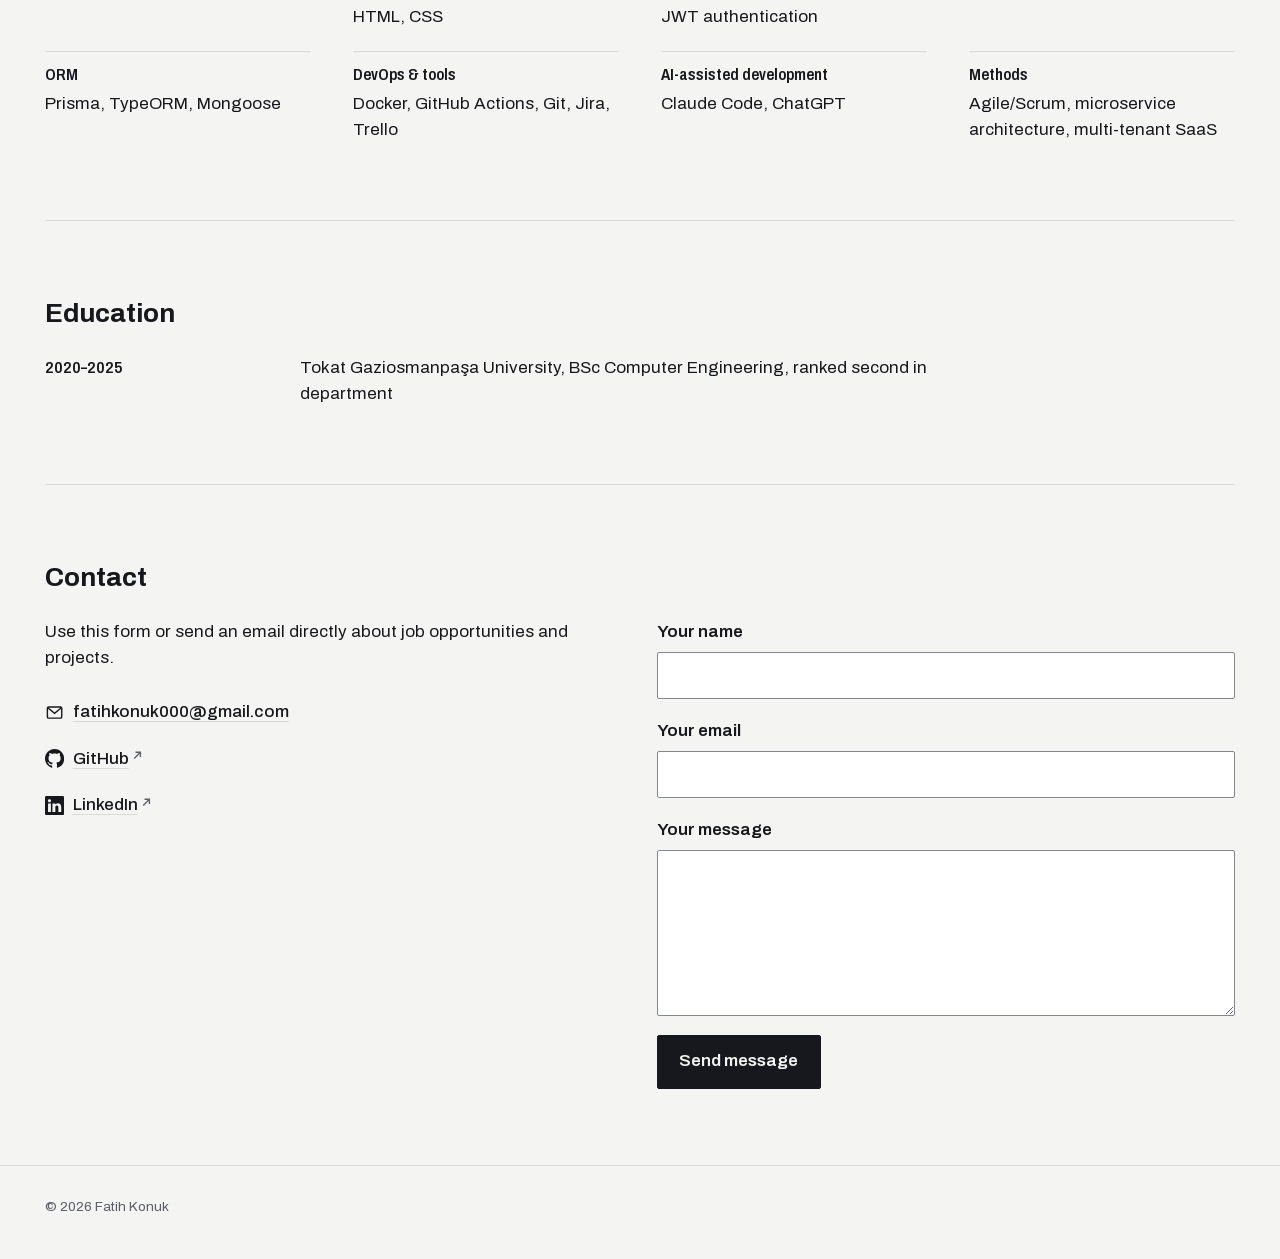
==== commit 713d1ff1: "Merge the Pievision roles and sync experience with the CV - Show Pievision as one entry with two rol" ====
--- a/en/index.html
+++ b/en/index.html
@@ -48,7 +48,7 @@
   ],
   "worksFor": {
     "@type": "Organization",
-    "name": "Pievision Technology and Software AS"
+    "name": "Pievision Technology and Software A.Ş."
   },
   "alumniOf": {
     "@type": "CollegeOrUniversity",
@@ -111,7 +111,7 @@
       </div>
       <div class="lane">
         <span class="lane-name">Pievision</span>
-        <span class="track"><span class="bar intern" style="--s:0;--e:14;--i:0"></span><span class="bar" style="--s:14;--i:1"></span><span class="now"></span></span>
+        <span class="track"><span class="bar intern" style="--s:0;--e:17;--i:0"></span><span class="bar" style="--s:17;--i:1"></span><span class="now"></span></span>
       </div>
       <div class="lane">
         <span class="lane-name">Başarsoft</span>
@@ -131,17 +131,25 @@
     <ol class="jobs">
       <li class="job row" id="exp-pievision">
         <div class="when">
-          <p class="dates"><time datetime="2024-07">July 2024</time> – Present</p>
-          <p class="kind">Remote</p>
-        </div>
-        <div class="body">
-          <h3>Pievision Technology and Software AS</h3>
-          <p class="role">Full-Stack Developer</p>
-          <p class="desc">I took part in every stage of LabTrack, a laboratory information management system (LIMS) built for AnkaTheraHub at Ankara University, including planning, process analysis, screen design, frontend and backend development, and reporting.</p>
-          <p class="desc">On the new version of GoSellerGo, a multi-tenant SaaS product, I was involved in deciding the project architecture, creating and tracking tasks for the development team (three people), defining workflows, and code review and development.</p>
+          <p class="dates"><time datetime="2023-05">May 2023</time> – Present</p>
+        </div>
+        <div class="body">
+          <h3>Pievision Technology and Software A.Ş.</h3>
+          <div class="stint">
+            <p class="role">Full-Stack Developer</p>
+            <p class="kind"><span><time datetime="2024-10">October 2024</time> – Present · Part-time, remote</span></p>
+            <p class="desc">I took end-to-end development ownership of LabTrack, a laboratory information management system (LIMS) built for AnkaTheraHub at Ankara University, developing the entire frontend and most of the backend. I built modules covering laboratory operations, from request management to equipment, inventory and reporting, on an extensible architecture in which screens are generated from schemas defined on the backend.</p>
+            <p class="desc">On the new version of GoSellerGo, a multi-tenant SaaS product that manages seller accounts across sales channels from a single dashboard, I provided technical guidance to a three-person development team of students. I made the architectural decisions, gave feedback through code reviews and set up the frontend project structure.</p>
+          </div>
+          <div class="stint">
+            <p class="role">Intern</p>
+            <p class="kind intern"><span><time datetime="2023-05">May 2023</time> – <time datetime="2024-09">September 2024</time> · Internship, hybrid (Istanbul)</span></p>
+            <p class="desc">On GLPD, the first version of LabTrack and a laboratory information management system built for LifeSci at Boğaziçi University, I worked in a team of senior developers and a project manager. In the later stages I took over responsibility for frontend development and extended the product with new modules.</p>
+            <p class="desc">I developed the Turkish/English corporate website of yacht manufacturer Piemarine (<a href="https://piemarine.com" rel="noopener noreferrer">piemarine.com</a>), with an admin panel, end to end from UI design to frontend and backend.</p>
+          </div>
         </div>
         <ul class="tags" aria-label="Technologies">
-          <li>Nuxt.js</li><li>Vue.js</li><li>TypeScript</li><li>Pinia</li><li>Vuetify</li><li>PHP</li><li>MySQL</li><li>Next.js</li><li>React</li><li>Python</li><li>FastAPI</li><li>Redis</li><li>Docker</li>
+          <li>Nuxt.js</li><li>Vue.js</li><li>TypeScript</li><li>Pinia</li><li>Vuetify</li><li>PHP</li><li>MySQL</li><li>Next.js</li><li>React</li><li>Redis</li><li>Docker</li><li>JavaScript</li><li>HTML</li><li>CSS</li><li>Node.js</li><li>Express</li><li>EJS</li><li>MongoDB</li><li>Jira</li>
         </ul>
       </li>
       <li class="job row">
@@ -152,10 +160,10 @@
         <div class="body">
           <h3>İlan İletişim A.Ş.</h3>
           <p class="role">Full-Stack Developer</p>
-          <p class="desc">In a six-person international team, I developed new features and made improvements and bug fixes on both the backend and the frontend of <a href="https://vartur.com" rel="noopener noreferrer">vartur.com</a> and <a href="https://ilan.com.tr" rel="noopener noreferrer">ilan.com.tr</a>, two listing platforms built on a microservice architecture. I also took over the team's weekly work tracking and prepared regular summary reports on weekly progress for managers.</p>
+          <p class="desc">In an international development team, I developed new features from backend services to the user interface and worked on improving existing services on <a href="https://vartur.com" rel="noopener noreferrer">vartur.com</a> and <a href="https://ilan.com.tr" rel="noopener noreferrer">ilan.com.tr</a>, two listing platforms built on a microservices architecture. I reported the team's weekly progress so that management could track project status on a regular basis.</p>
         </div>
         <ul class="tags" aria-label="Technologies">
-          <li>NestJS</li><li>Fastify</li><li>Nuxt.js</li><li>Vue.js</li><li>TypeScript</li><li>MySQL</li><li>Redis</li><li>Elasticsearch</li><li>RabbitMQ</li><li>Docker</li>
+          <li>NestJS</li><li>Fastify</li><li>Nuxt.js</li><li>Vue.js</li><li>TypeScript</li><li>MySQL</li><li>Prisma</li><li>Redis</li><li>Elasticsearch</li><li>RabbitMQ</li><li>Docker</li>
         </ul>
       </li>
       <li class="job row">
@@ -166,7 +174,7 @@
         <div class="body">
           <h3>Teknolist</h3>
           <p class="role">Frontend Developer</p>
-          <p class="desc">I handled bug fixes and new feature development on the frontend of the Okulistik education platform.</p>
+          <p class="desc">I developed new UI features for the Okulistik digital learning platform and worked on the maintenance and improvement of existing screens.</p>
         </div>
         <ul class="tags" aria-label="Technologies">
           <li>JavaScript</li><li>HTML</li><li>CSS</li><li>PHP</li><li>Mustache</li><li>Next.js</li>
@@ -184,21 +192,6 @@
         </div>
         <ul class="tags" aria-label="Technologies">
           <li>React</li><li>OpenLayers</li><li>.NET</li><li>PostgreSQL</li>
-        </ul>
-      </li>
-      <li class="job row" id="exp-pievision-intern">
-        <div class="when">
-          <p class="dates"><time datetime="2023-05">May 2023</time> – <time datetime="2024-06">June 2024</time></p>
-          <p class="kind intern">Internship, hybrid (Istanbul)</p>
-        </div>
-        <div class="body">
-          <h3>Pievision Technology and Software AS</h3>
-          <p class="role">Intern</p>
-          <p class="desc">On GLPD, a laboratory information management system built for LifeSci at Boğaziçi University, I contributed to the process planning stages and helped translate the laboratory's needs into the system. I took on the frontend development role on the project and added new modules to the system.</p>
-          <p class="desc">For Piemarine, I developed the frontend and backend of a showcase website with an admin panel.</p>
-        </div>
-        <ul class="tags" aria-label="Technologies">
-          <li>Vue.js</li><li>JavaScript</li><li>HTML</li><li>CSS</li><li>Node.js</li><li>Express</li><li>EJS</li><li>MongoDB</li><li>Jira</li>
         </ul>
       </li>
     </ol>
--- a/assets/css/site.css
+++ b/assets/css/site.css
@@ -485,6 +485,11 @@
   margin-top: 0.625rem;
   max-width: var(--measure);
 }
+/* Aynı şirketteki roller: rol adı alt başlık, altında kendi tarihi ve türü */
+.stint { margin-top: 0.875rem; }
+.stint + .stint { margin-top: 1.75rem; }
+.stint .role { color: var(--ink); font-weight: 600; }
+.stint .kind { margin-top: 0.15rem; }
 .desc a { color: var(--accent); }
 .desc a:hover { color: var(--ink); }
 
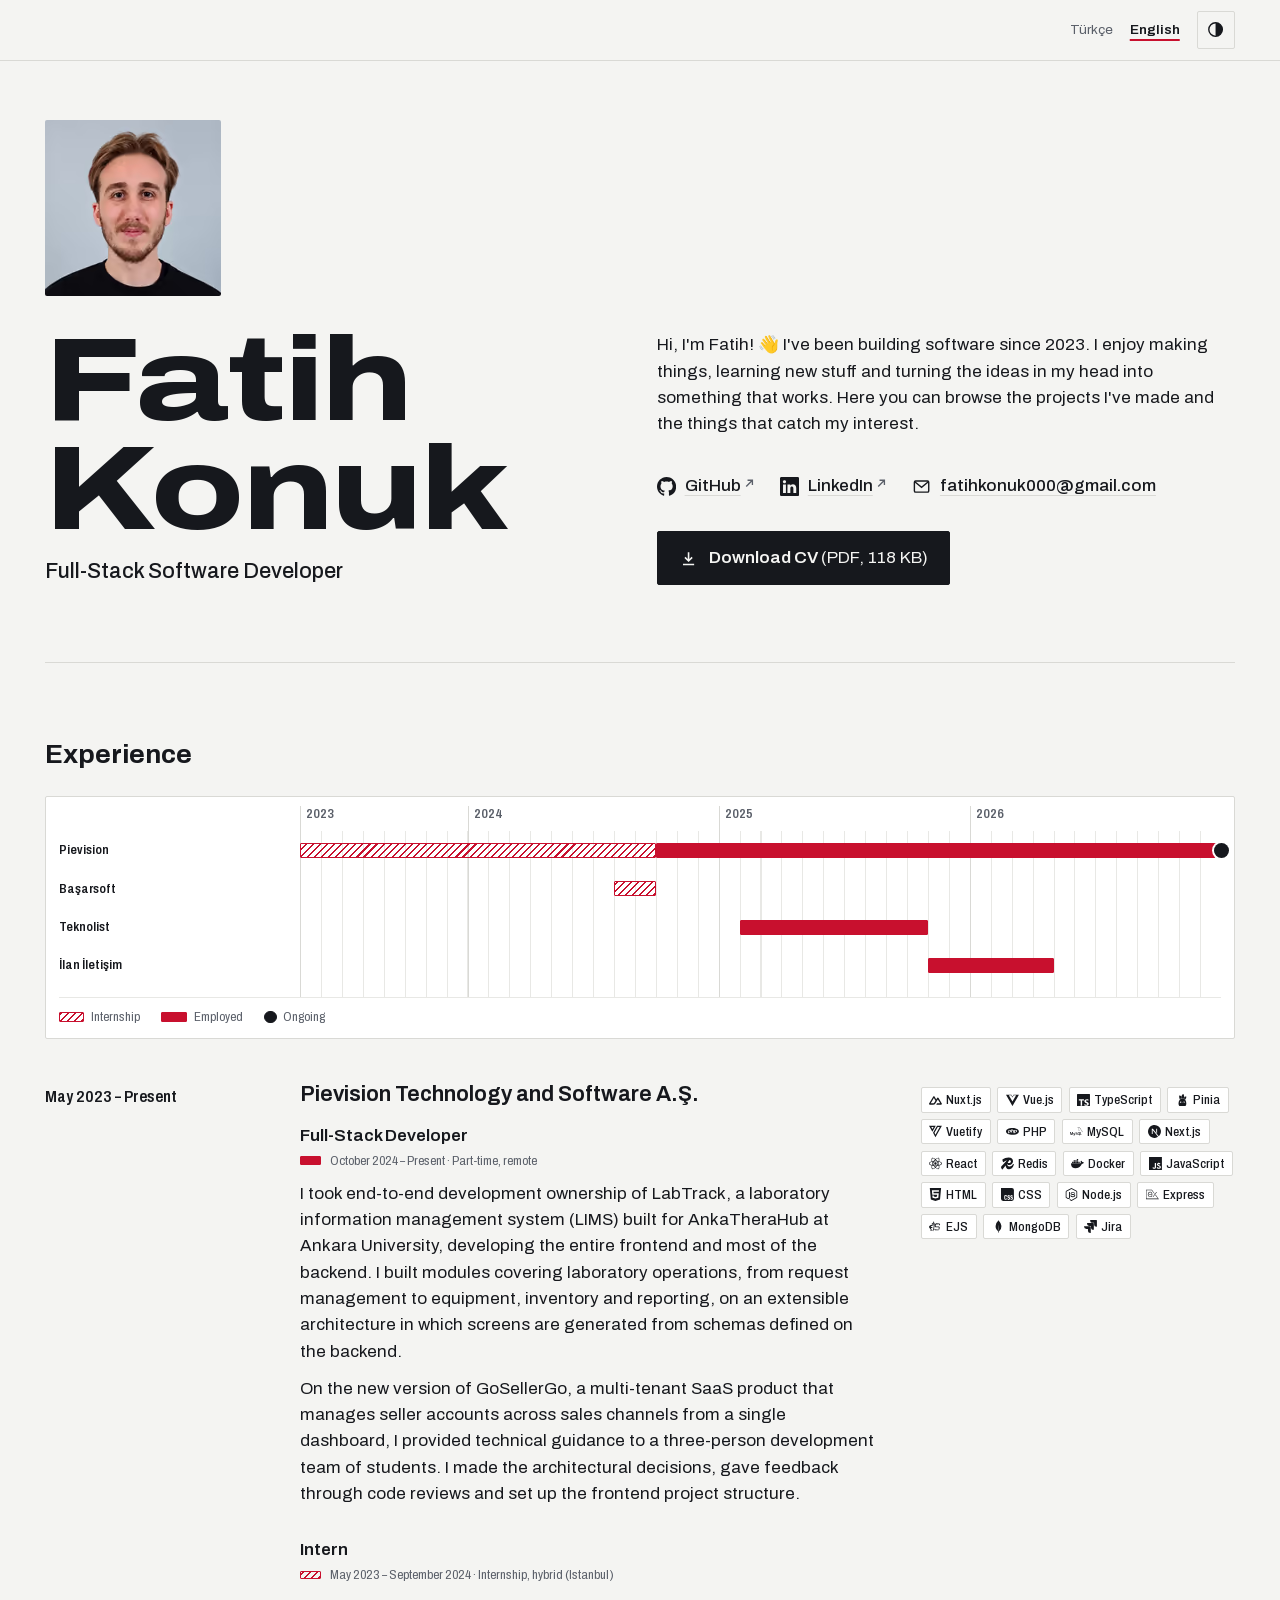
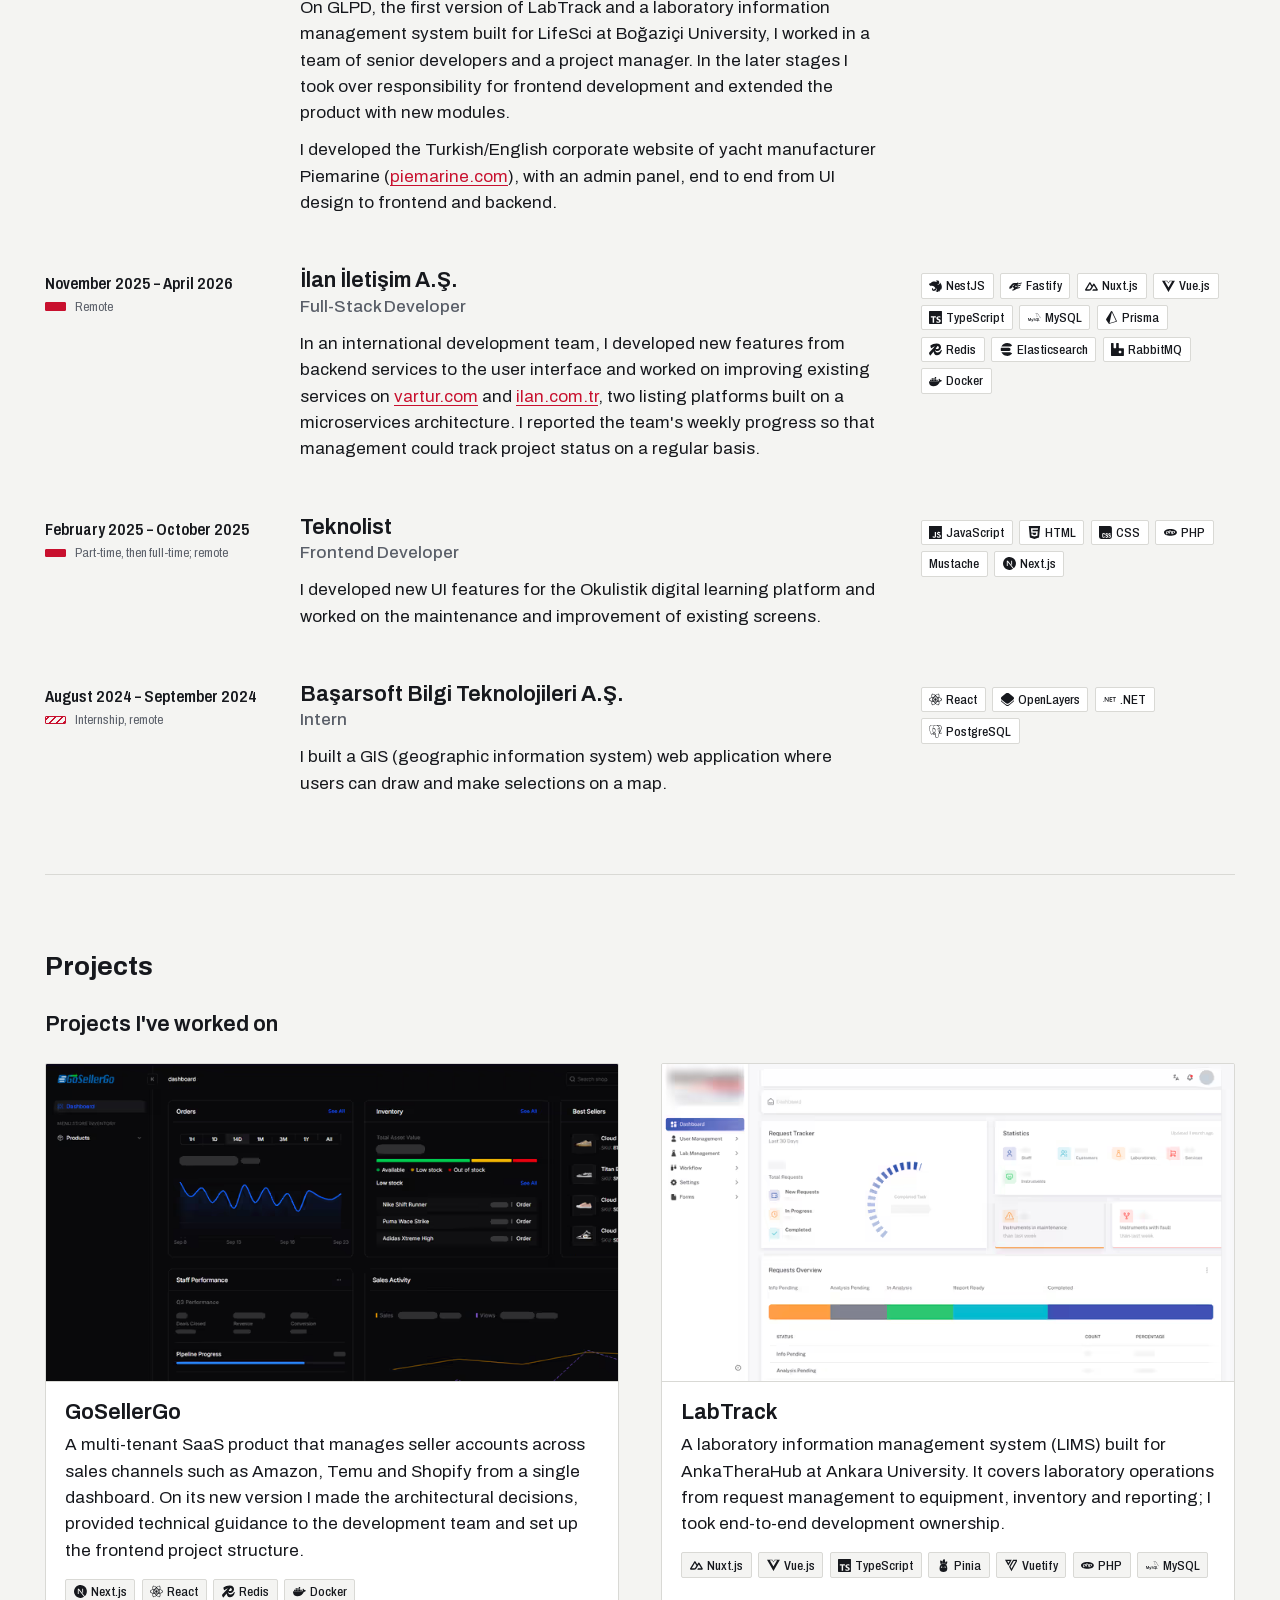
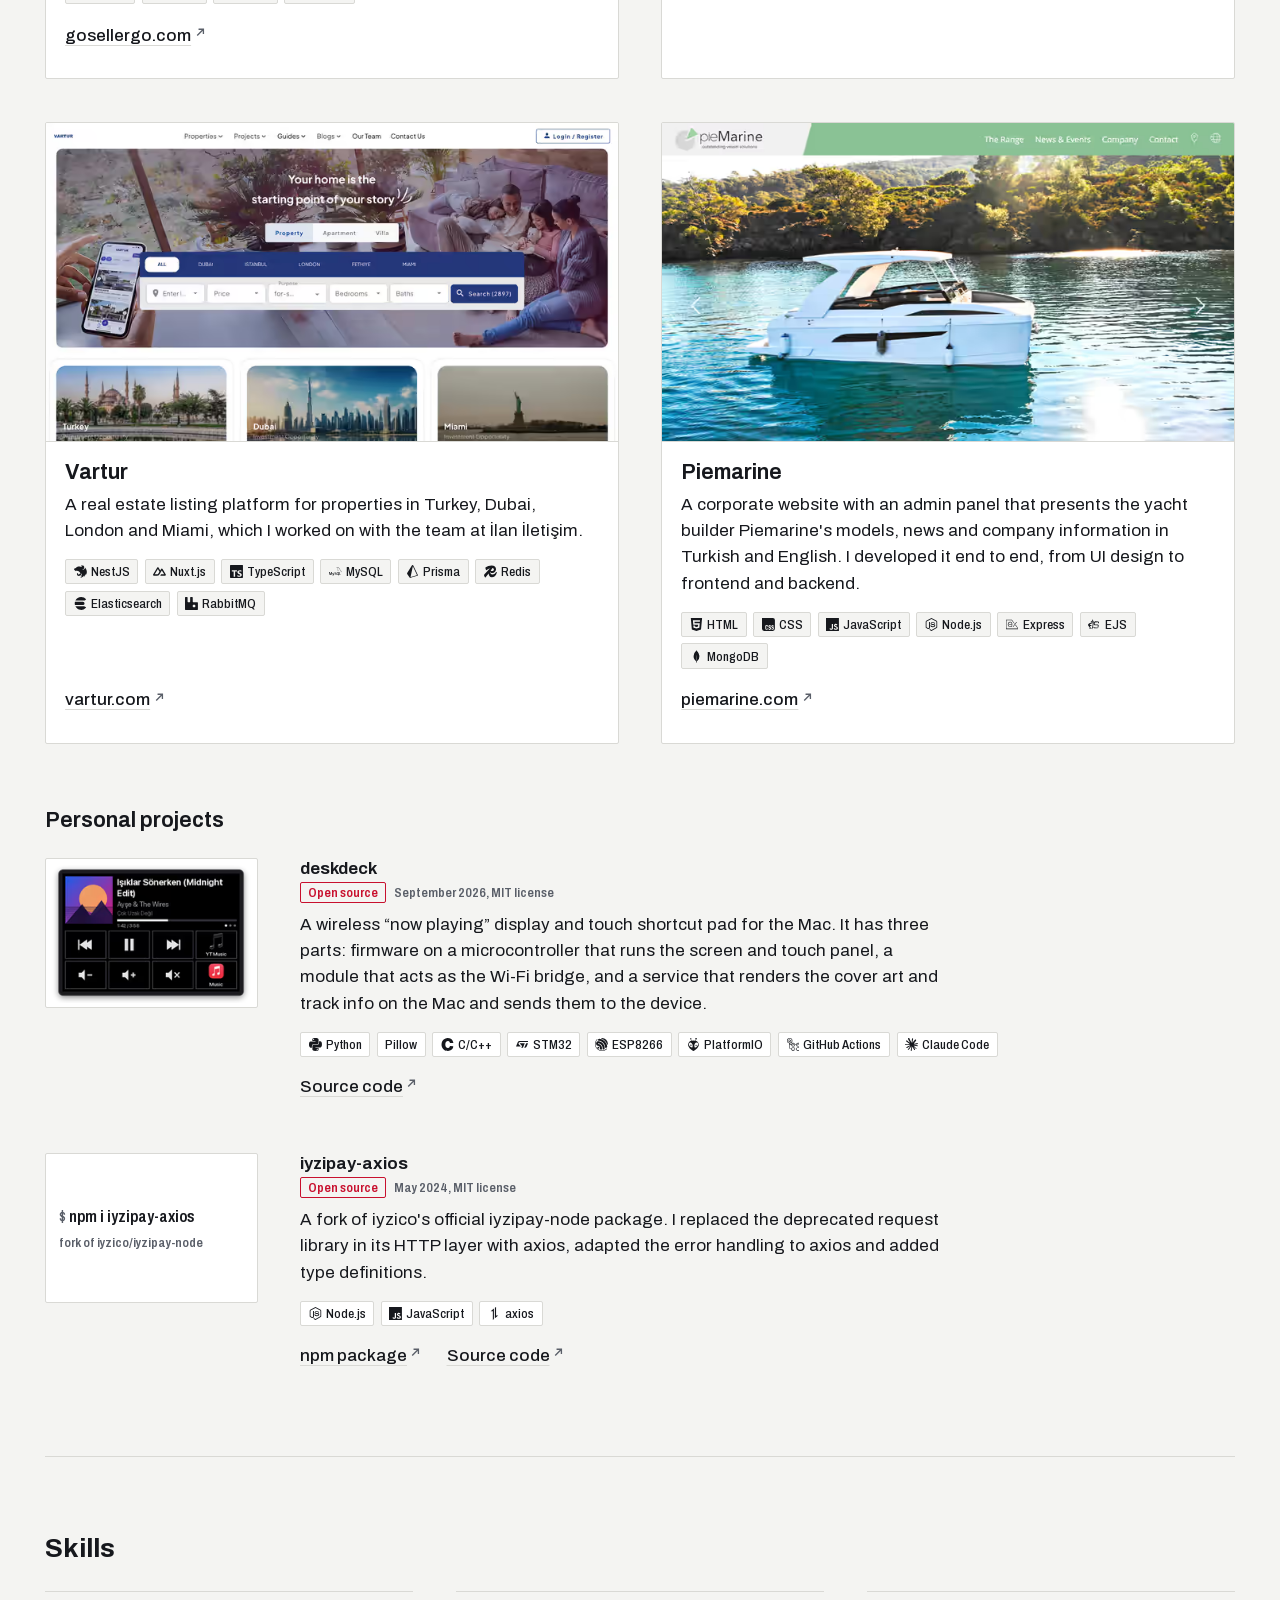
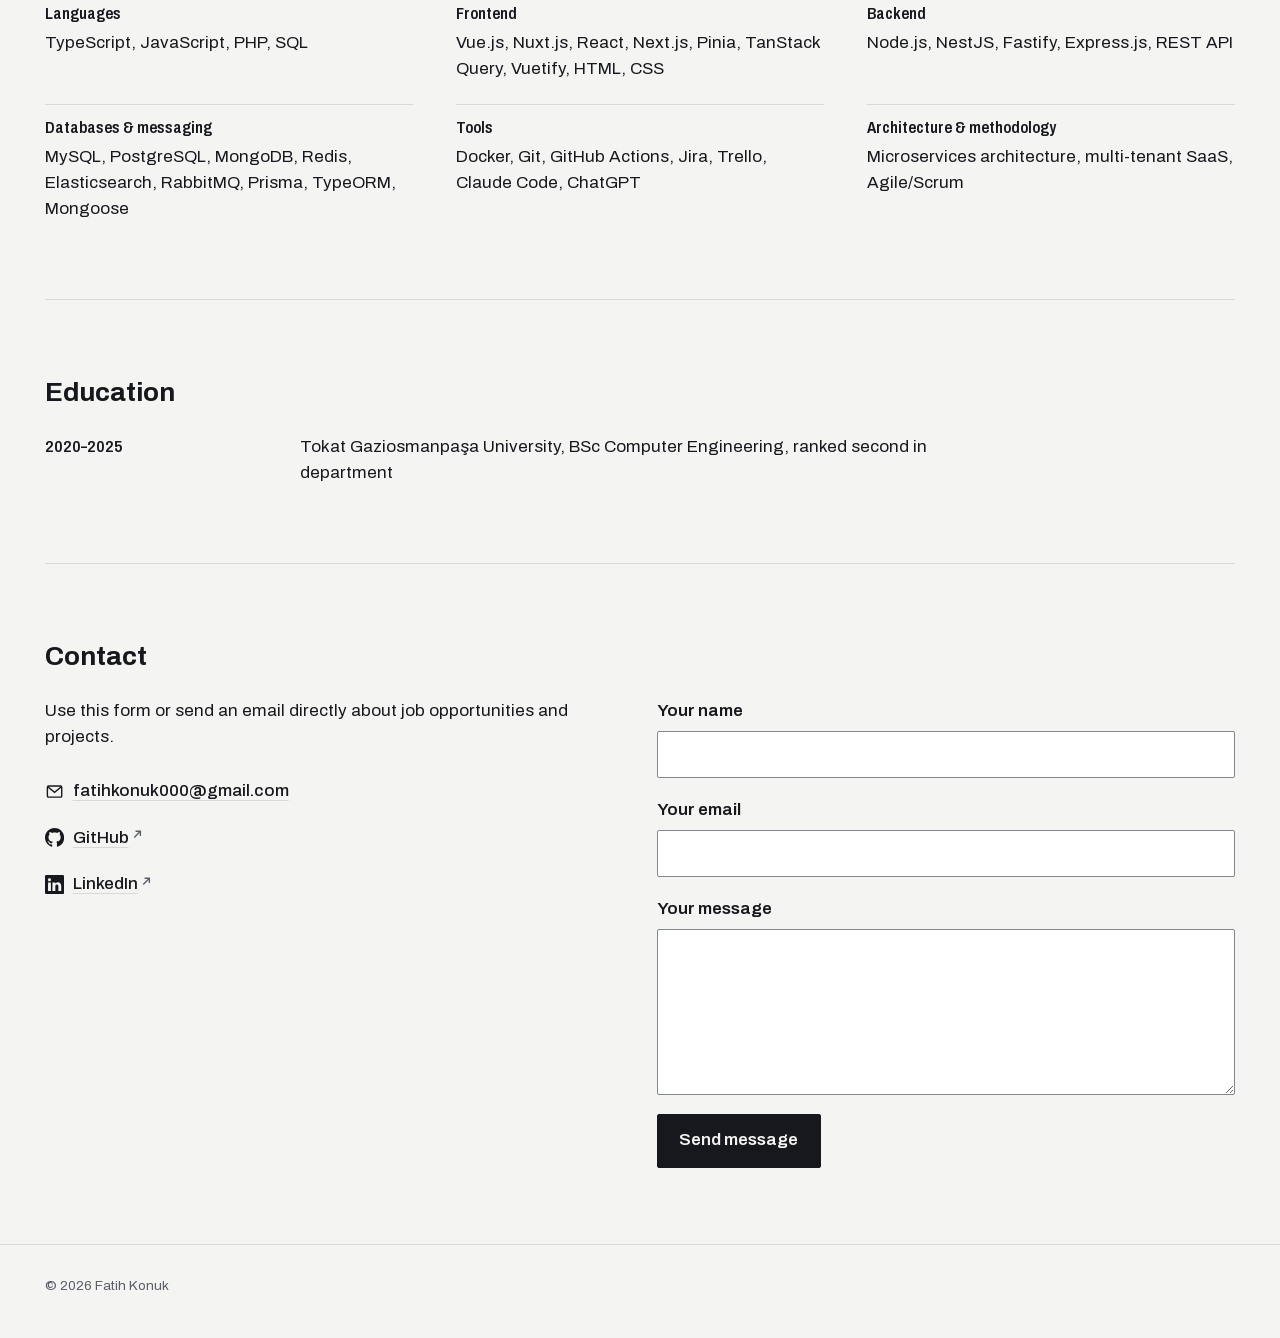
==== commit 71a8c609: "Sync projects and skills with the CV - Rewrite the GoSellerGo, LabTrack and Piemarine cards from the" ====
--- a/en/index.html
+++ b/en/index.html
@@ -54,7 +54,7 @@
     "@type": "CollegeOrUniversity",
     "name": "Tokat Gaziosmanpaşa University"
   },
-  "knowsAbout": ["Vue.js", "Nuxt.js", "React", "Next.js", "TypeScript", "JavaScript", "Node.js", "NestJS", "PHP", "Python", "FastAPI", "MySQL", "PostgreSQL", "Redis", "Docker"]
+  "knowsAbout": ["Vue.js", "Nuxt.js", "React", "Next.js", "TypeScript", "JavaScript", "Node.js", "NestJS", "PHP", "MySQL", "PostgreSQL", "Redis", "Docker"]
 }
 </script>
 </head>
@@ -95,7 +95,7 @@
         <li><a href="https://www.linkedin.com/in/fatihkonuk/" target="_blank" rel="noopener noreferrer"><svg viewBox="0 0 16 16" aria-hidden="true" focusable="false"><path fill="currentColor" d="M0 1.15C0 .51.53 0 1.18 0h13.64C15.47 0 16 .51 16 1.15v13.7c0 .64-.53 1.15-1.18 1.15H1.18C.53 16 0 15.49 0 14.85V1.15zm4.94 12.25V6.17h-2.4v7.23h2.4zm-1.2-8.21c.84 0 1.36-.56 1.36-1.25-.02-.71-.52-1.25-1.34-1.25-.82 0-1.36.54-1.36 1.25 0 .69.52 1.25 1.33 1.25h.01zm4.91 8.21V9.36c0-.22.02-.43.08-.59.17-.43.57-.88 1.23-.88.87 0 1.22.66 1.22 1.63v3.87h2.4V9.25c0-2.22-1.18-3.25-2.76-3.25-1.27 0-1.85.7-2.17 1.19V6.17h-2.4c.03.68 0 7.23 0 7.23h2.4z"/></svg><span>LinkedIn</span><svg class="ext" viewBox="0 0 12 12" aria-hidden="true" focusable="false"><path d="M4 2.5h5.5V8M9.5 2.5 2.5 9.5" fill="none" stroke="currentColor" stroke-width="1.5"/></svg><span class="vh"> (opens in a new tab)</span></a></li>
         <li><a href="mailto:fatihkonuk000@gmail.com" rel="noopener noreferrer"><svg viewBox="0 0 24 24" aria-hidden="true" focusable="false"><rect x="3" y="5" width="18" height="14" rx="1.5" fill="none" stroke="currentColor" stroke-width="1.75"/><path d="m3.5 6 8.5 7 8.5-7" fill="none" stroke="currentColor" stroke-width="1.75"/></svg><span>fatihkonuk000@gmail.com</span></a></li>
       </ul>
-      <a class="cv btn" href="/cv/fatih-konuk-cv-en.pdf" download="Fatih-Konuk-CV-EN.pdf" type="application/pdf"><svg viewBox="0 0 24 24" aria-hidden="true" focusable="false"><path d="M12 4v11m-4.5-4.5L12 15l4.5-4.5M5 19.5h14" fill="none" stroke="currentColor" stroke-width="2"/></svg><span>Download CV <span class="meta">(PDF, 118 KB)</span></span></a>
+      <a class="cv btn" href="https://fatihkonuk.dev/cv/fatih-konuk-cv-en.pdf" type="application/pdf"><svg viewBox="0 0 24 24" aria-hidden="true" focusable="false"><path d="M12 4v11m-4.5-4.5L12 15l4.5-4.5M5 19.5h14" fill="none" stroke="currentColor" stroke-width="2"/></svg><span>Download CV <span class="meta">(PDF, 118 KB)</span></span></a>
     </div>
   </section>
 
@@ -212,8 +212,8 @@
         </div>
         <div class="body">
           <h4>GoSellerGo</h4>
-          <p class="desc">A multi-tenant SaaS product for managing Amazon, Temu and Shopify seller accounts from a single dashboard; I set up the architecture of its new version.</p>
-          <ul class="tags" aria-label="Technologies"><li>Next.js</li><li>React</li><li>JWT</li><li>Python</li><li>FastAPI</li><li>Redis</li><li>Docker</li></ul>
+          <p class="desc">A multi-tenant SaaS product that manages seller accounts across sales channels such as Amazon, Temu and Shopify from a single dashboard. On its new version I made the architectural decisions, provided technical guidance to the development team and set up the frontend project structure.</p>
+          <ul class="tags" aria-label="Technologies"><li>Next.js</li><li>React</li><li>Redis</li><li>Docker</li></ul>
           <ul class="contact ext-links" aria-label="Links">
             <li><a href="https://gosellergo.com" target="_blank" rel="noopener noreferrer"><span>gosellergo.com</span><svg class="ext" viewBox="0 0 12 12" aria-hidden="true" focusable="false"><path d="M4 2.5h5.5V8M9.5 2.5 2.5 9.5" fill="none" stroke="currentColor" stroke-width="1.5"/></svg><span class="vh"> (opens in a new tab)</span></a></li>
           </ul>
@@ -229,7 +229,7 @@
         </div>
         <div class="body">
           <h4>LabTrack</h4>
-          <p class="desc">A laboratory information management system (LIMS) built for AnkaTheraHub at Ankara University, which I worked on as a full-stack developer: it manages staff, customers, instruments and requests, and tracks data from NGS and HPLC instruments.</p>
+          <p class="desc">A laboratory information management system (LIMS) built for AnkaTheraHub at Ankara University. It covers laboratory operations from request management to equipment, inventory and reporting; I took end-to-end development ownership.</p>
           <ul class="tags" aria-label="Technologies"><li>Nuxt.js</li><li>Vue.js</li><li>TypeScript</li><li>Pinia</li><li>Vuetify</li><li>PHP</li><li>MySQL</li></ul>
         </div>
       </li>
@@ -244,7 +244,7 @@
         <div class="body">
           <h4>Vartur</h4>
           <p class="desc">A real estate listing platform for properties in Turkey, Dubai, London and Miami, which I worked on with the team at İlan İletişim.</p>
-          <ul class="tags" aria-label="Technologies"><li>NestJS</li><li>Nuxt.js</li><li>TypeScript</li><li>MySQL</li><li>Redis</li><li>Elasticsearch</li><li>RabbitMQ</li></ul>
+          <ul class="tags" aria-label="Technologies"><li>NestJS</li><li>Nuxt.js</li><li>TypeScript</li><li>MySQL</li><li>Prisma</li><li>Redis</li><li>Elasticsearch</li><li>RabbitMQ</li></ul>
           <ul class="contact ext-links" aria-label="Links">
             <li><a href="https://www.vartur.com" target="_blank" rel="noopener noreferrer"><span>vartur.com</span><svg class="ext" viewBox="0 0 12 12" aria-hidden="true" focusable="false"><path d="M4 2.5h5.5V8M9.5 2.5 2.5 9.5" fill="none" stroke="currentColor" stroke-width="1.5"/></svg><span class="vh"> (opens in a new tab)</span></a></li>
           </ul>
@@ -260,7 +260,7 @@
         </div>
         <div class="body">
           <h4>Piemarine</h4>
-          <p class="desc">A bilingual corporate website for the yacht builder Piemarine, presenting its range, news and company information, which I built together with its admin panel.</p>
+          <p class="desc">A corporate website with an admin panel that presents the yacht builder Piemarine's models, news and company information in Turkish and English. I developed it end to end, from UI design to frontend and backend.</p>
           <ul class="tags" aria-label="Technologies"><li>HTML</li><li>CSS</li><li>JavaScript</li><li>Node.js</li><li>Express</li><li>EJS</li><li>MongoDB</li></ul>
           <ul class="contact ext-links" aria-label="Links">
             <li><a href="https://piemarine.com" target="_blank" rel="noopener noreferrer"><span>piemarine.com</span><svg class="ext" viewBox="0 0 12 12" aria-hidden="true" focusable="false"><path d="M4 2.5h5.5V8M9.5 2.5 2.5 9.5" fill="none" stroke="currentColor" stroke-width="1.5"/></svg><span class="vh"> (opens in a new tab)</span></a></li>
@@ -319,14 +319,12 @@
   <section id="skills" aria-labelledby="skills-h">
     <h2 id="skills-h">Skills</h2>
     <dl class="skills">
-      <div><dt>Languages</dt><dd>TypeScript, JavaScript, Python, PHP, SQL</dd></div>
+      <div><dt>Languages</dt><dd>TypeScript, JavaScript, PHP, SQL</dd></div>
       <div><dt>Frontend</dt><dd>Vue.js, Nuxt.js, React, Next.js, Pinia, TanStack Query, Vuetify, HTML, CSS</dd></div>
-      <div><dt>Backend</dt><dd>Node.js, NestJS, Fastify, Express.js, FastAPI, REST API, JWT authentication</dd></div>
-      <div><dt>Data &amp; messaging</dt><dd>MySQL, PostgreSQL, MongoDB, Redis, Elasticsearch, RabbitMQ</dd></div>
-      <div><dt>ORM</dt><dd>Prisma, TypeORM, Mongoose</dd></div>
-      <div><dt>DevOps &amp; tools</dt><dd>Docker, GitHub Actions, Git, Jira, Trello</dd></div>
-      <div><dt>AI-assisted development</dt><dd>Claude Code, ChatGPT</dd></div>
-      <div><dt>Methods</dt><dd>Agile/Scrum, microservice architecture, multi-tenant SaaS</dd></div>
+      <div><dt>Backend</dt><dd>Node.js, NestJS, Fastify, Express.js, REST API</dd></div>
+      <div><dt>Databases &amp; messaging</dt><dd>MySQL, PostgreSQL, MongoDB, Redis, Elasticsearch, RabbitMQ, Prisma, TypeORM, Mongoose</dd></div>
+      <div><dt>Tools</dt><dd>Docker, Git, GitHub Actions, Jira, Trello, Claude Code, ChatGPT</dd></div>
+      <div><dt>Architecture &amp; methodology</dt><dd>Microservices architecture, multi-tenant SaaS, Agile/Scrum</dd></div>
     </dl>
   </section>
 
--- a/assets/css/site.css
+++ b/assets/css/site.css
@@ -902,7 +902,7 @@
 
   .client { gap: var(--gap); }
 
-  .skills { grid-template-columns: repeat(4, minmax(0, 1fr)); column-gap: var(--gap); }
+  .skills { grid-template-columns: repeat(3, minmax(0, 1fr)); column-gap: var(--gap); }
 
   .contact-grid {
     grid-template-columns: minmax(0, 1fr) minmax(0, 34rem);
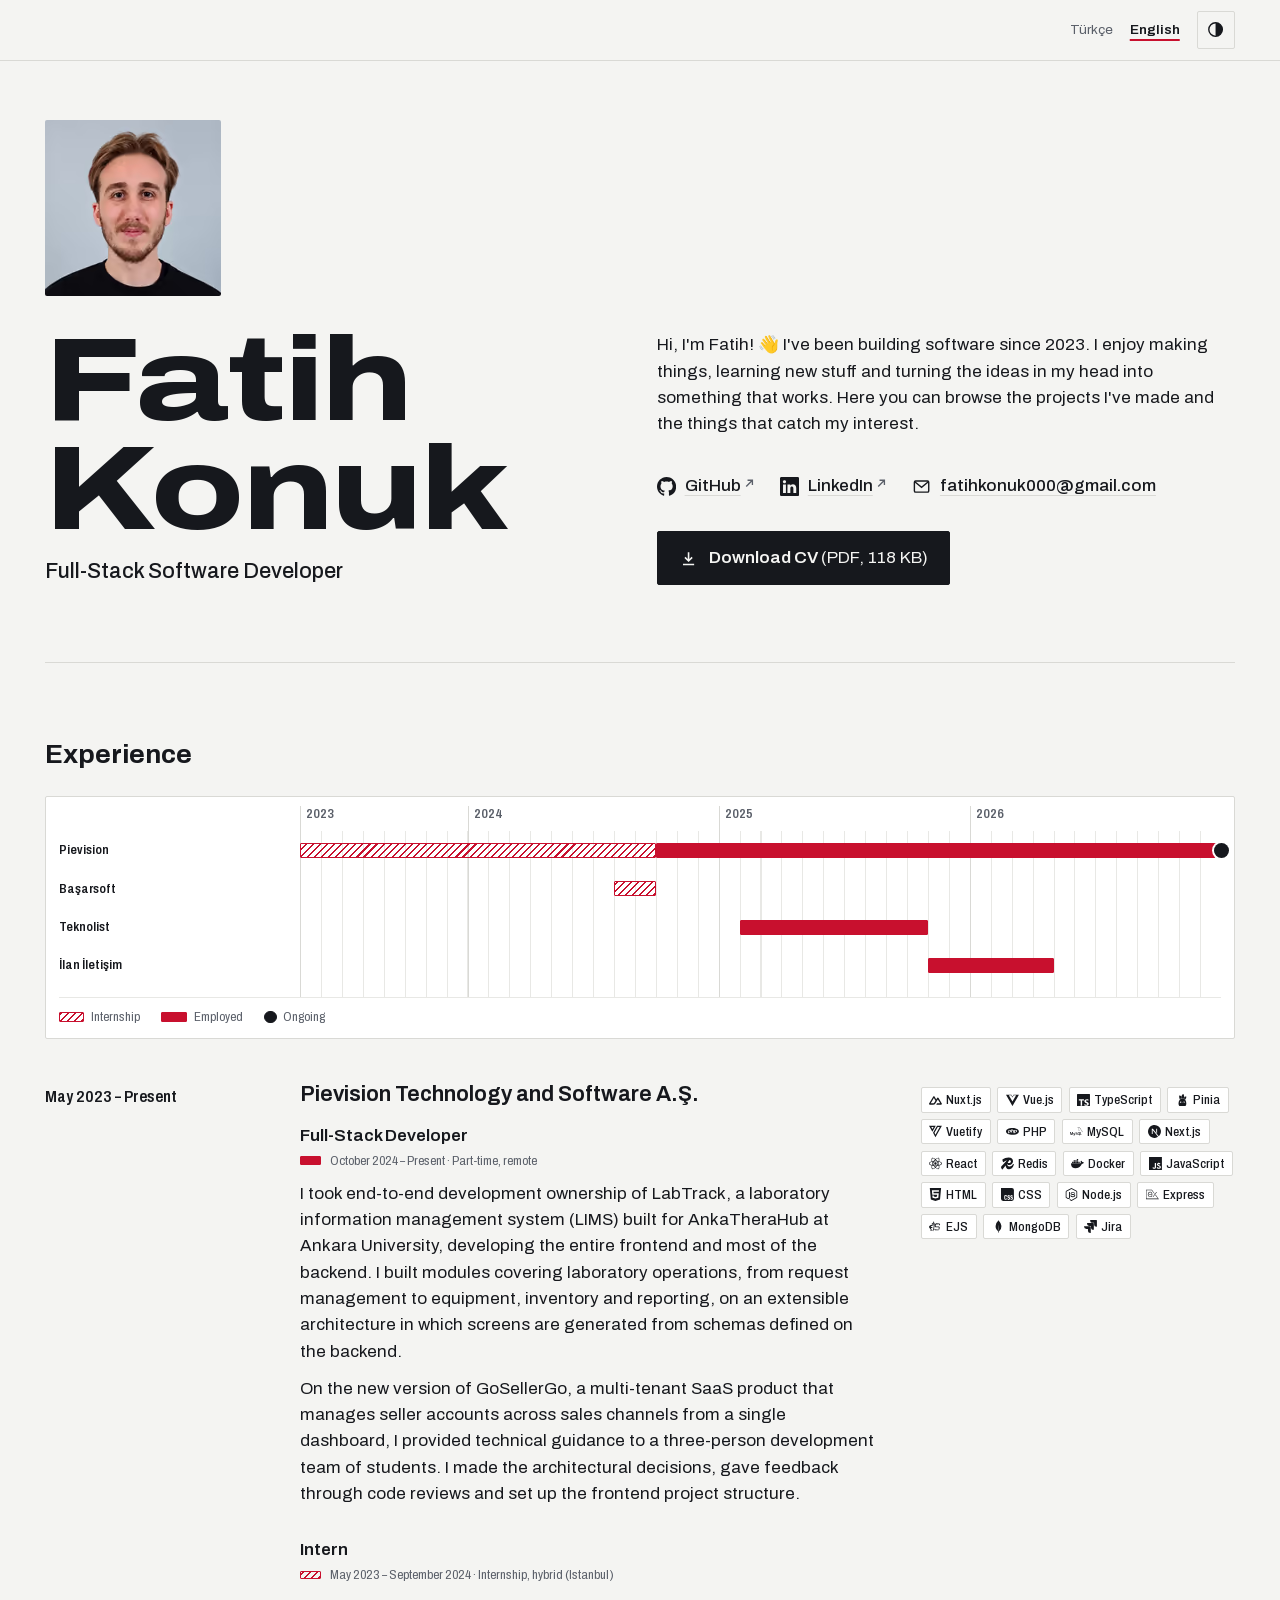
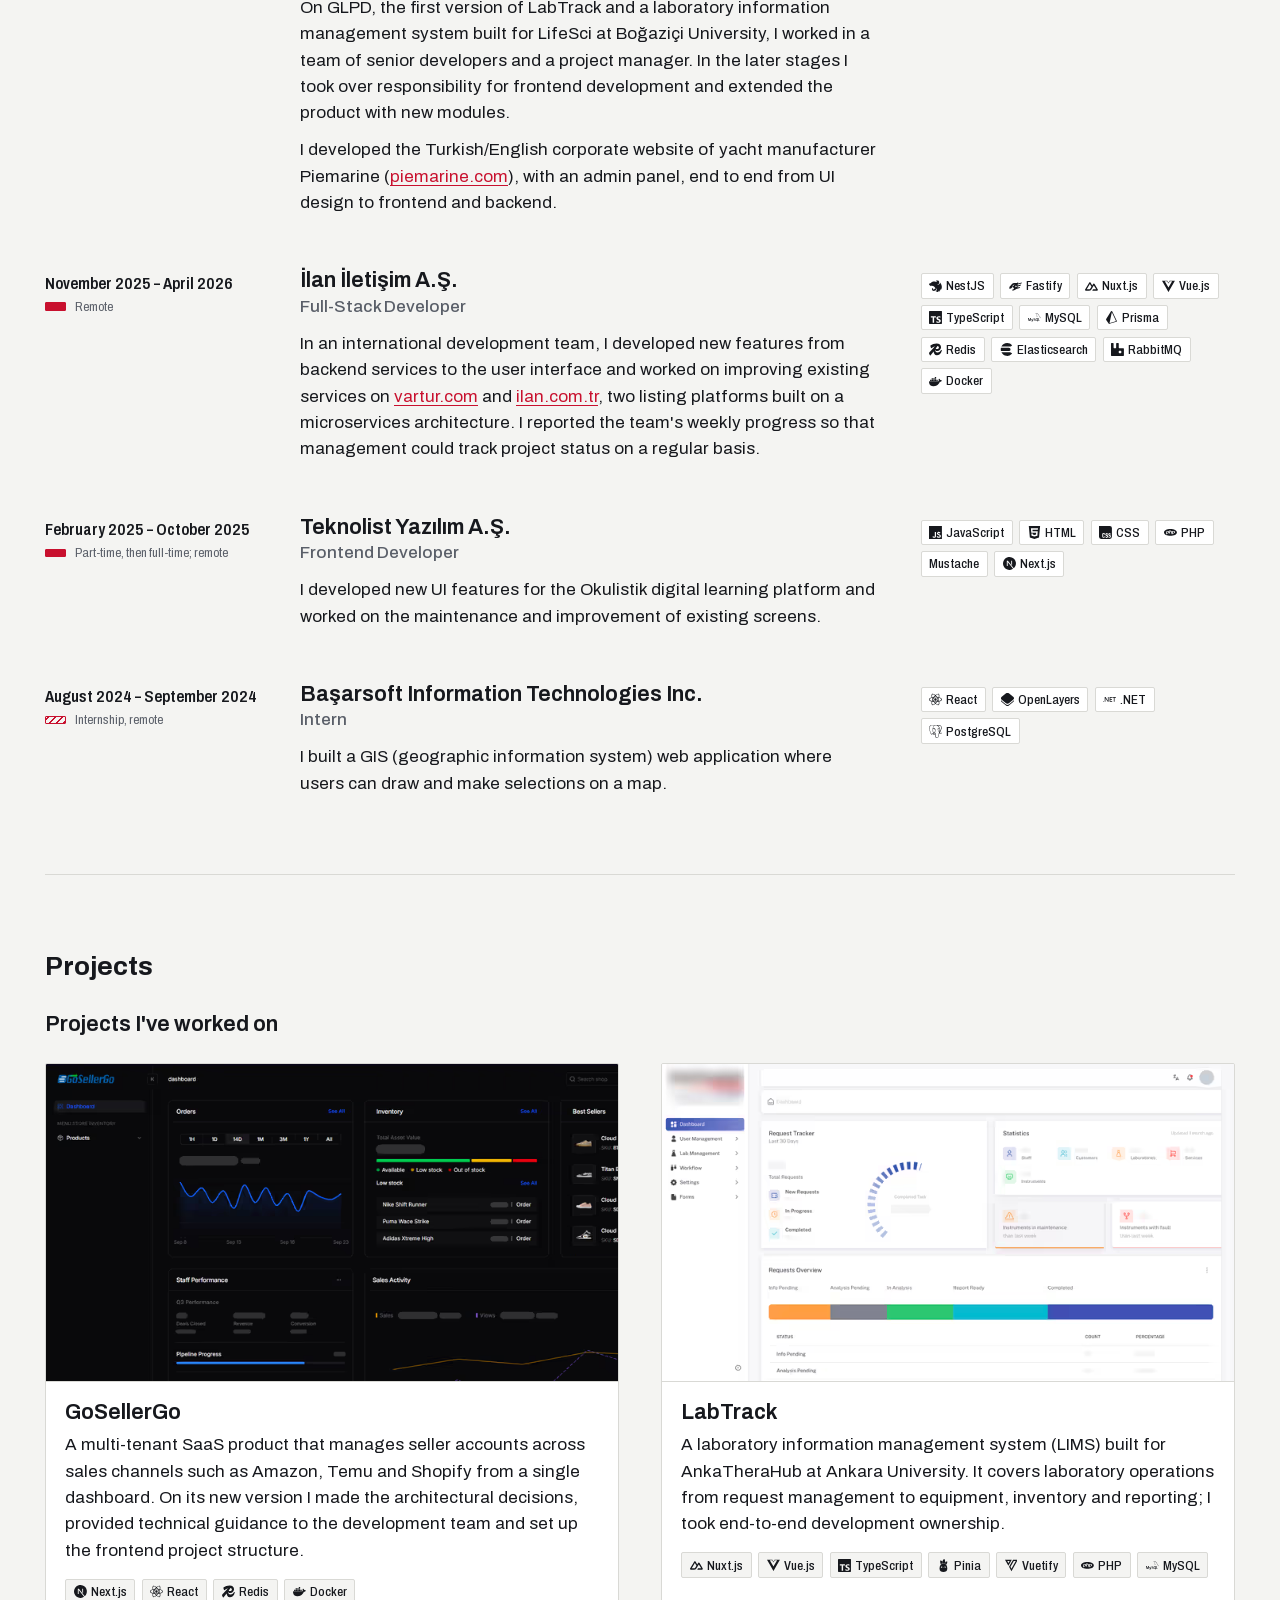
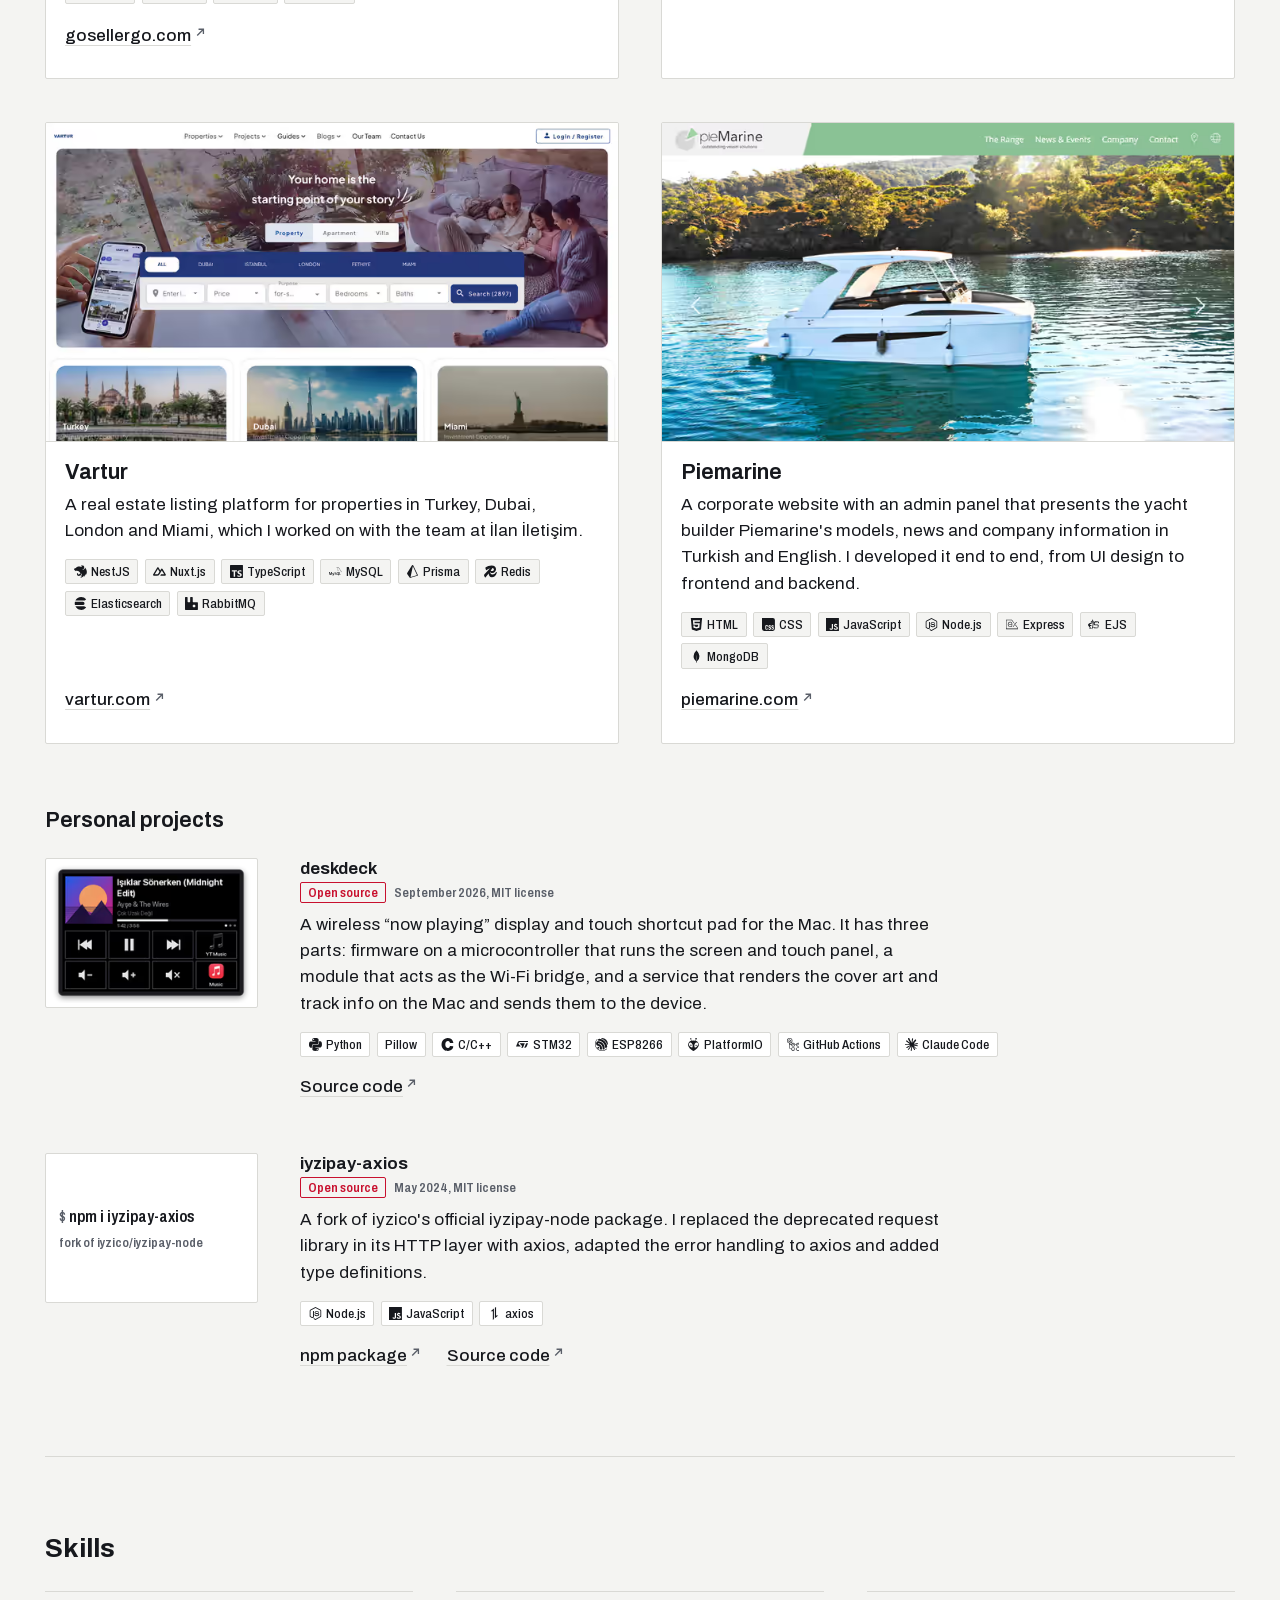
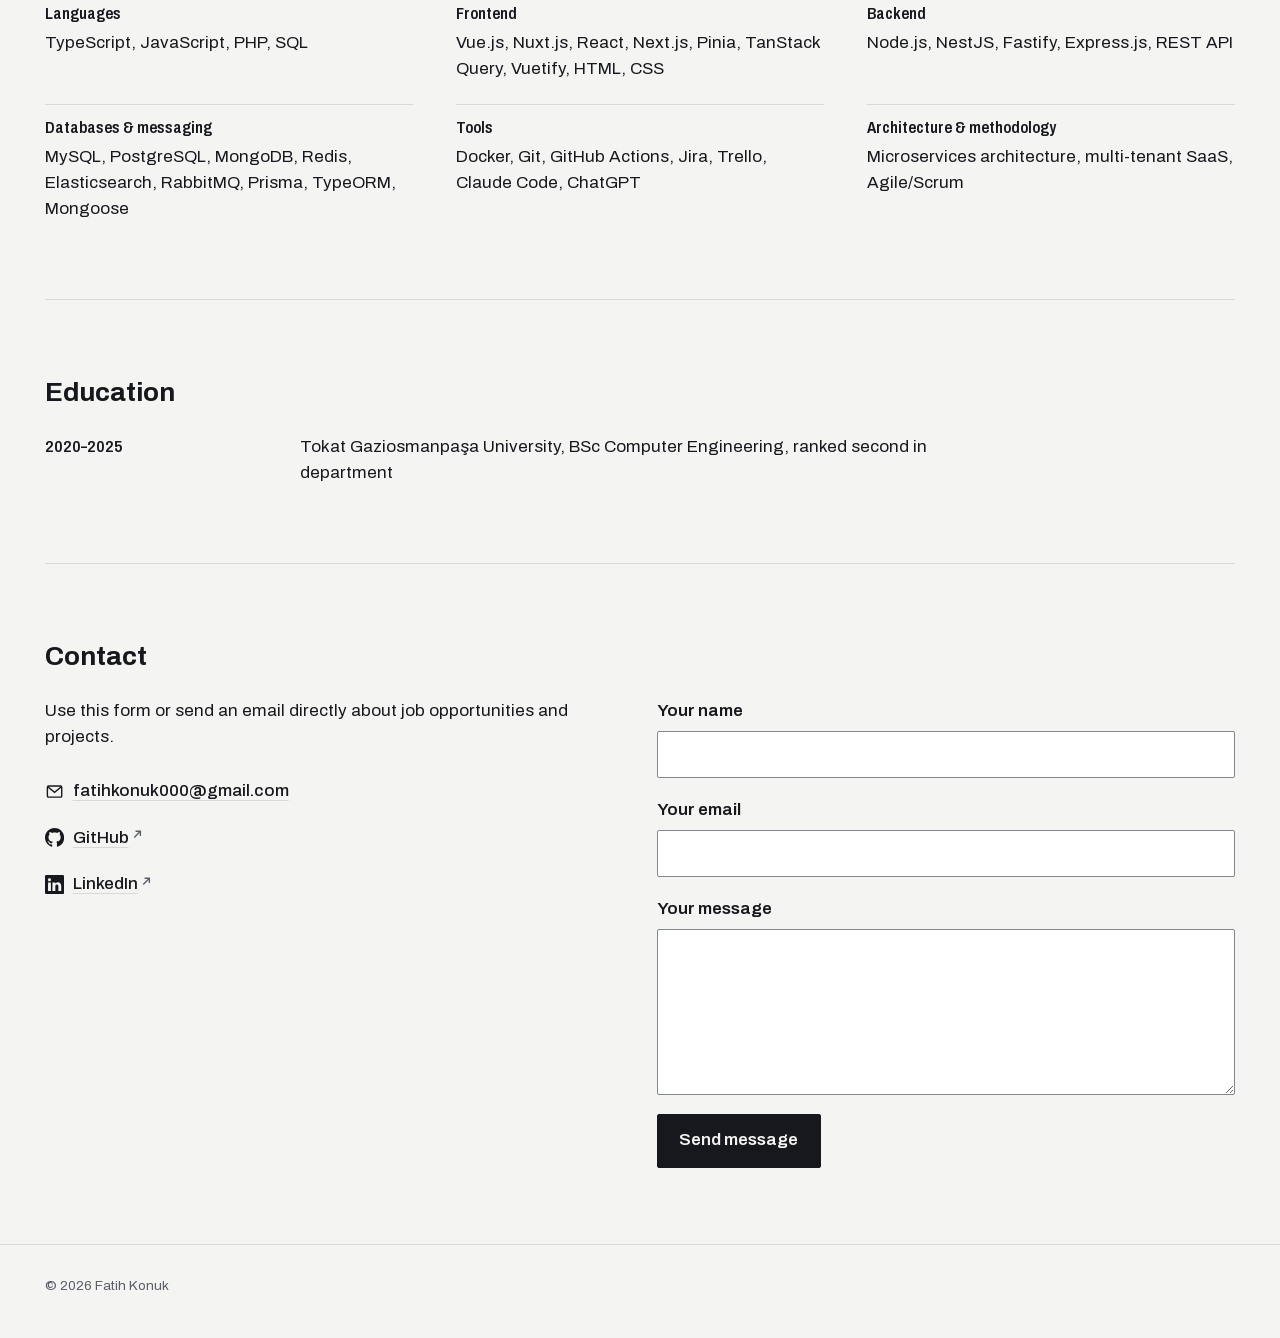
==== commit b3c12d71: "Use the CV's company names for Teknolist and Başarsoft Teknolist is now Teknolist Yazılım A.Ş. on bo" ====
--- a/en/index.html
+++ b/en/index.html
@@ -172,7 +172,7 @@
           <p class="kind">Part-time, then full-time; remote</p>
         </div>
         <div class="body">
-          <h3>Teknolist</h3>
+          <h3>Teknolist Yazılım A.Ş.</h3>
           <p class="role">Frontend Developer</p>
           <p class="desc">I developed new UI features for the Okulistik digital learning platform and worked on the maintenance and improvement of existing screens.</p>
         </div>
@@ -186,7 +186,7 @@
           <p class="kind intern">Internship, remote</p>
         </div>
         <div class="body">
-          <h3>Başarsoft Bilgi Teknolojileri A.Ş.</h3>
+          <h3>Başarsoft Information Technologies Inc.</h3>
           <p class="role">Intern</p>
           <p class="desc">I built a GIS (geographic information system) web application where users can draw and make selections on a map.</p>
         </div>
